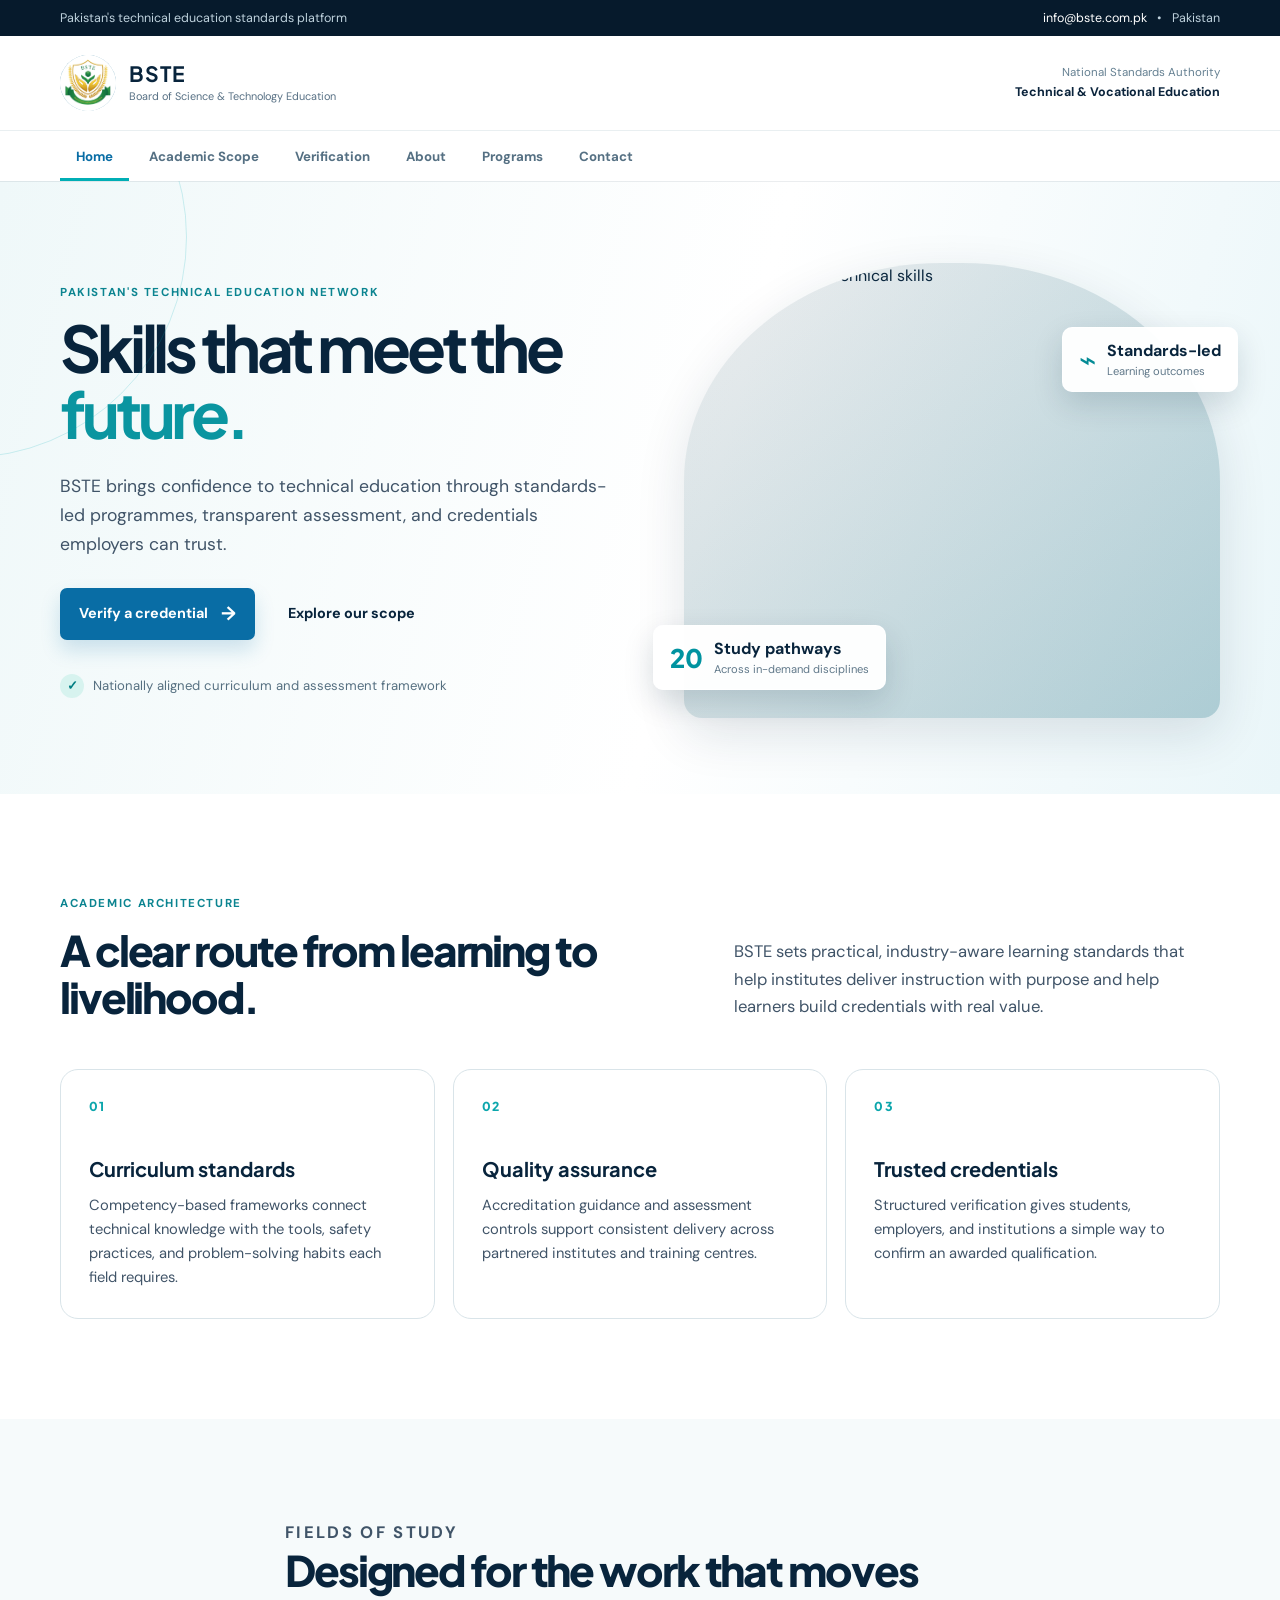
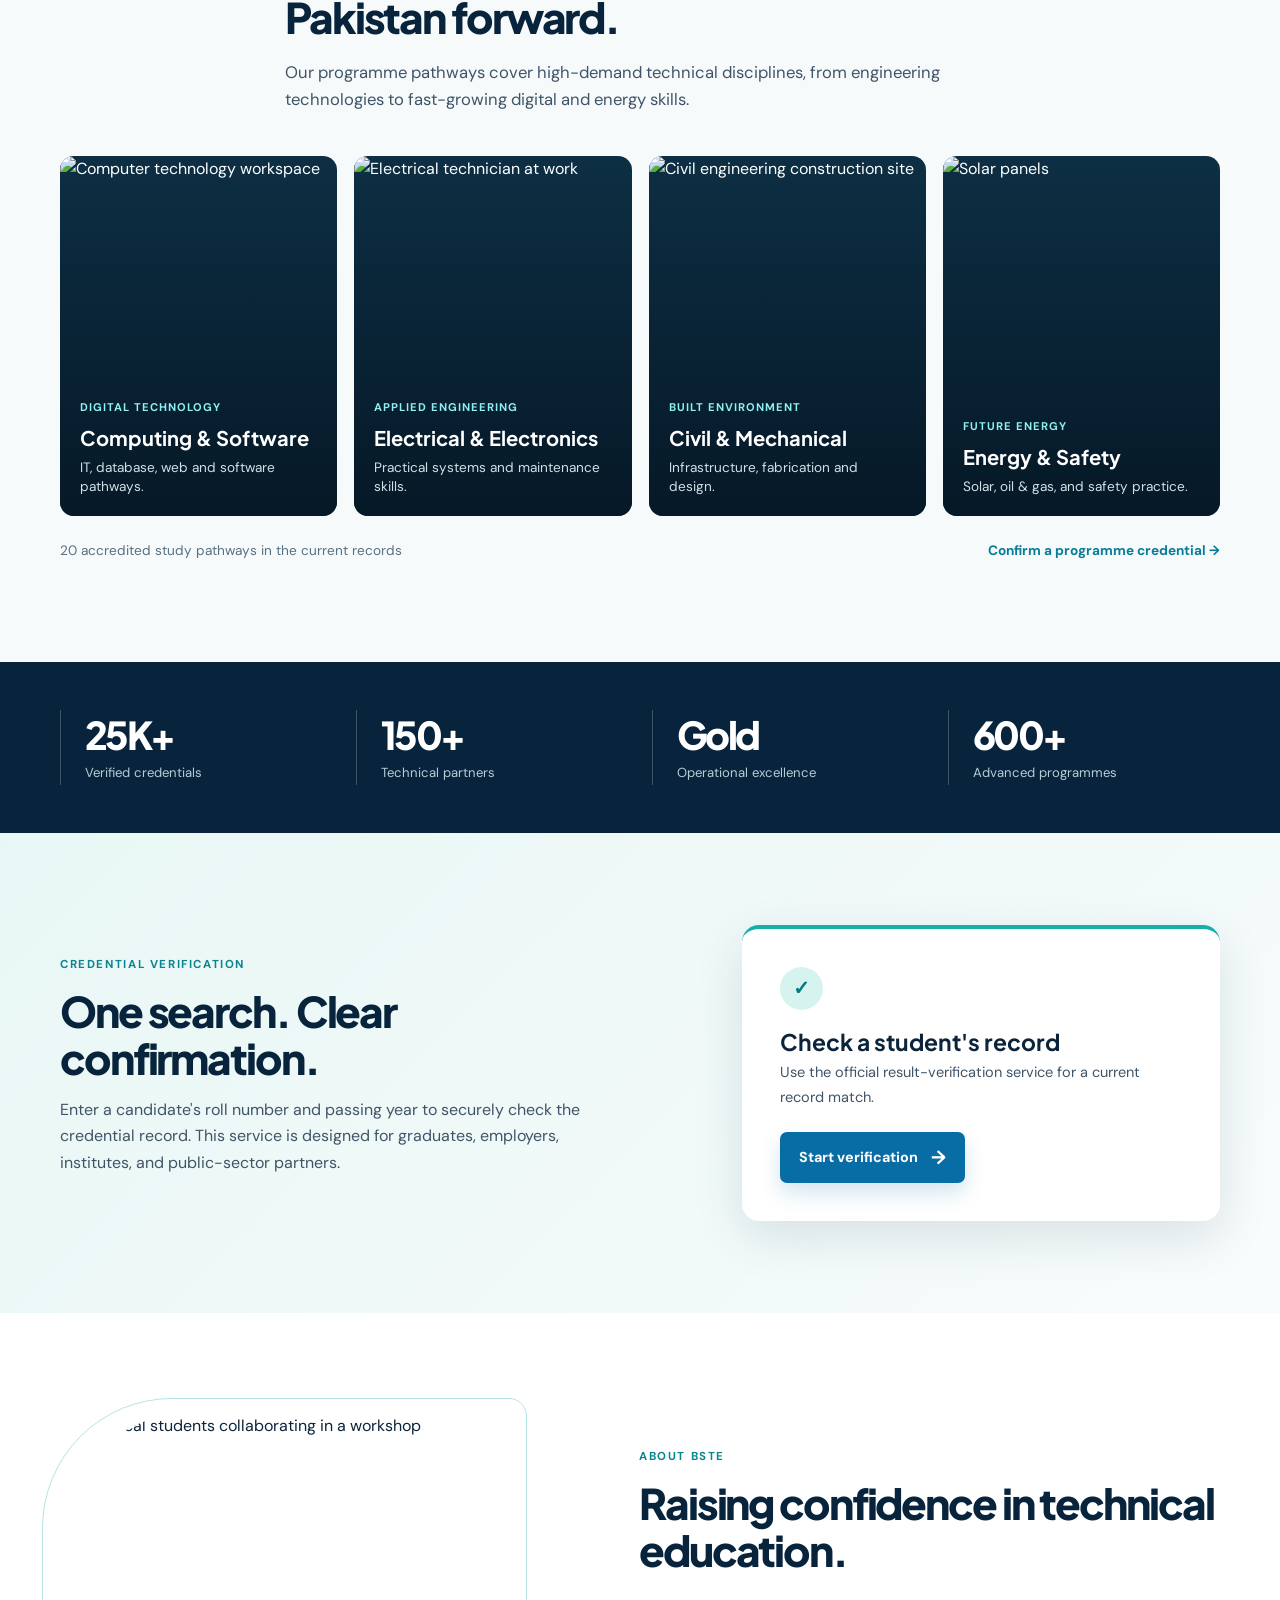
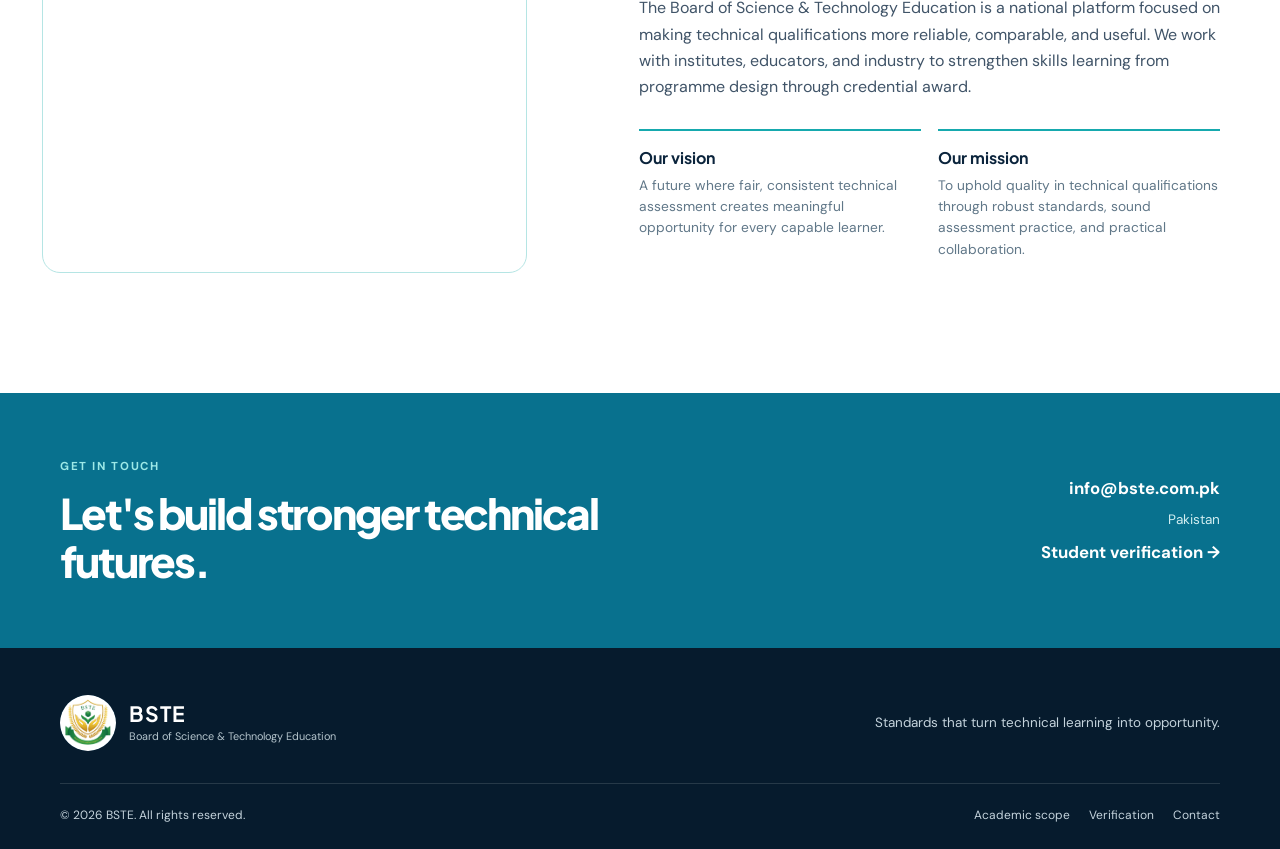
==== index.html @ 21e6ef75 "Update index.html" ====
<!DOCTYPE html>
<html lang="en">
<head>
  <meta charset="UTF-8">
  <meta name="viewport" content="width=device-width, initial-scale=1.0">
  <meta name="description" content="Board of Science & Technology Education — standards, programmes and credential verification.">
  <title>BSTE | Board of Science &amp; Technology Education</title>
  <link rel="preconnect" href="https://fonts.googleapis.com">
  <link rel="preconnect" href="https://fonts.gstatic.com" crossorigin>
  <link href="https://fonts.googleapis.com/css2?family=DM+Sans:wght@400;500;600;700&family=Plus+Jakarta+Sans:wght@600;700;800&display=swap" rel="stylesheet">
  <link rel="stylesheet" href="styles.css">
  <link rel="stylesheet" href="logo-override.css">
</head>
<body>
  <a class="skip-link" href="#main-content">Skip to content</a>
  <div class="topbar">
    <div class="container topbar-inner">
      <span>Pakistan's technical education standards platform</span>
      <div><a href="mailto:info@bste.com.pk">info@bste.com.pk</a><span aria-hidden="true">•</span><span>Pakistan</span></div>
    </div>
  </div>

  <header class="site-header">
    <div class="container header-inner">
      <a class="brand" href="index.html" aria-label="BSTE home">
        <span class="brand-logo" aria-label="BSTE logo"></span>
        <span class="brand-copy"><strong>BSTE</strong><small>Board of Science &amp; Technology Education</small></span>
      </a>
      <div class="header-meta"><span>National Standards Authority</span><strong>Technical &amp; Vocational Education</strong></div>
      <button class="menu-toggle" aria-label="Open menu" aria-expanded="false"><span></span><span></span><span></span></button>
    </div>
    <nav class="main-nav" aria-label="Primary navigation">
      <div class="container nav-inner">
        <a class="active" href="#home">Home</a>
        <a href="#academic-scope">Academic Scope</a>
        <a href="v.html">Verification</a>
        <a href="#about">About</a>
        <a href="#programs">Programs</a>
        <a href="#contact">Contact</a>
      </div>
    </nav>
  </header>

  <main id="main-content">
    <section class="hero" id="home">
      <div class="container hero-grid">
        <div class="hero-copy">
          <p class="eyebrow">Pakistan's technical education network</p>
          <h1>Skills that meet the <em>future.</em></h1>
          <p class="lead">BSTE brings confidence to technical education through standards-led programmes, transparent assessment, and credentials employers can trust.</p>
          <div class="hero-actions">
            <a class="button button-primary" href="v.html">Verify a credential <span>→</span></a>
            <a class="button button-quiet" href="#academic-scope">Explore our scope</a>
          </div>
          <div class="hero-trust"><span class="trust-mark">✓</span><span>Nationally aligned curriculum and assessment framework</span></div>
        </div>
        <div class="hero-visual" aria-label="Technical education student working in a lab">
          <img src="https://images.pexels.com/photos/256381/pexels-photo-256381.jpeg?auto=compress&amp;cs=tinysrgb&amp;w=1200" alt="Student learning technical skills">
          <div class="hero-card hero-card-top"><span class="card-icon">⌁</span><div><strong>Standards-led</strong><small>Learning outcomes</small></div></div>
          <div class="hero-card hero-card-bottom"><span class="metric-number">20</span><div><strong>Study pathways</strong><small>Across in-demand disciplines</small></div></div>
        </div>
      </div>
    </section>

    <section class="section academic" id="academic-scope">
      <div class="container split-heading">
        <div><p class="eyebrow">Academic architecture</p><h2>A clear route from learning to livelihood.</h2></div>
        <p>BSTE sets practical, industry-aware learning standards that help institutes deliver instruction with purpose and help learners build credentials with real value.</p>
      </div>
      <div class="container architecture-grid">
        <article class="architecture-card"><span>01</span><h3>Curriculum standards</h3><p>Competency-based frameworks connect technical knowledge with the tools, safety practices, and problem-solving habits each field requires.</p></article>
        <article class="architecture-card"><span>02</span><h3>Quality assurance</h3><p>Accreditation guidance and assessment controls support consistent delivery across partnered institutes and training centres.</p></article>
        <article class="architecture-card"><span>03</span><h3>Trusted credentials</h3><p>Structured verification gives students, employers, and institutions a simple way to confirm an awarded qualification.</p></article>
      </div>
    </section>

    <section class="section program-section" id="programs">
      <div class="container section-intro">
        <p class="eyebrow">Fields of study</p>
        <h2>Designed for the work that moves Pakistan forward.</h2>
        <p>Our programme pathways cover high-demand technical disciplines, from engineering technologies to fast-growing digital and energy skills.</p>
      </div>
      <div class="container program-grid">
        <article class="program-card featured"><img src="https://images.pexels.com/photos/3861969/pexels-photo-3861969.jpeg?auto=compress&amp;cs=tinysrgb&amp;w=900" alt="Computer technology workspace"><div><span>Digital technology</span><h3>Computing &amp; Software</h3><p>IT, database, web and software pathways.</p></div></article>
        <article class="program-card"><img src="https://images.pexels.com/photos/4481328/pexels-photo-4481328.jpeg?auto=compress&amp;cs=tinysrgb&amp;w=900" alt="Electrical technician at work"><div><span>Applied engineering</span><h3>Electrical &amp; Electronics</h3><p>Practical systems and maintenance skills.</p></div></article>
        <article class="program-card"><img src="https://images.pexels.com/photos/8961134/pexels-photo-8961134.jpeg?auto=compress&amp;cs=tinysrgb&amp;w=900" alt="Civil engineering construction site"><div><span>Built environment</span><h3>Civil &amp; Mechanical</h3><p>Infrastructure, fabrication and design.</p></div></article>
        <article class="program-card"><img src="https://images.pexels.com/photos/9800029/pexels-photo-9800029.jpeg?auto=compress&amp;cs=tinysrgb&amp;w=900" alt="Solar panels"><div><span>Future energy</span><h3>Energy &amp; Safety</h3><p>Solar, oil &amp; gas, and safety practice.</p></div></article>
      </div>
      <div class="container program-footer"><span>20 accredited study pathways in the current records</span><a href="v.html">Confirm a programme credential →</a></div>
    </section>

    <section class="stats-band" aria-label="BSTE statistics">
      <div class="container stats-grid">
        <div><strong>25K+</strong><span>Verified credentials</span></div>
        <div><strong>150+</strong><span>Technical partners</span></div>
        <div><strong>Gold</strong><span>Operational excellence</span></div>
        <div><strong>600+</strong><span>Advanced programmes</span></div>
      </div>
    </section>

    <section class="section verification-panel" id="verification">
      <div class="container verify-grid">
        <div><p class="eyebrow">Credential verification</p><h2>One search. Clear confirmation.</h2><p>Enter a candidate's roll number and passing year to securely check the credential record. This service is designed for graduates, employers, institutes, and public-sector partners.</p></div>
        <div class="verify-callout"><span class="verify-shield">✓</span><h3>Check a student's record</h3><p>Use the official result-verification service for a current record match.</p><a class="button button-primary" href="v.html">Start verification <span>→</span></a></div>
      </div>
    </section>

    <section class="section about-section" id="about">
      <div class="container about-grid">
        <div class="about-image"><img src="https://images.pexels.com/photos/5428003/pexels-photo-5428003.jpeg?auto=compress&amp;cs=tinysrgb&amp;w=1100" alt="Technical students collaborating in a workshop"></div>
        <div class="about-copy"><p class="eyebrow">About BSTE</p><h2>Raising confidence in technical education.</h2><p>The Board of Science &amp; Technology Education is a national platform focused on making technical qualifications more reliable, comparable, and useful. We work with institutes, educators, and industry to strengthen skills learning from programme design through credential award.</p><div class="beliefs"><div><h3>Our vision</h3><p>A future where fair, consistent technical assessment creates meaningful opportunity for every capable learner.</p></div><div><h3>Our mission</h3><p>To uphold quality in technical qualifications through robust standards, sound assessment practice, and practical collaboration.</p></div></div></div>
      </div>
    </section>

    <section class="contact-section" id="contact">
      <div class="container contact-inner"><div><p class="eyebrow">Get in touch</p><h2>Let's build stronger technical futures.</h2></div><div class="contact-links"><a href="mailto:info@bste.com.pk">info@bste.com.pk</a><span>Pakistan</span><a href="v.html">Student verification →</a></div></div>
    </section>
  </main>

  <footer class="site-footer">
    <div class="container footer-top"><a class="brand footer-brand" href="index.html"><span class="brand-logo" aria-hidden="true"></span><span class="brand-copy"><strong>BSTE</strong><small>Board of Science &amp; Technology Education</small></span></a><p>Standards that turn technical learning into opportunity.</p></div>
    <div class="container footer-bottom"><span>© <span id="current-year"></span> BSTE. All rights reserved.</span><div><a href="#academic-scope">Academic scope</a><a href="v.html">Verification</a><a href="#contact">Contact</a></div></div>
  </footer>
  <script src="site.js"></script>
</body>
</html>
---- styles.css ----
:root{--ink:#0b243c;--ink-soft:#405468;--navy:#08243c;--blue:#096da5;--cyan:#00aeb5;--gold:#e6a631;--mist:#eff6f8;--line:#d9e4e9;--white:#fff;--shadow:0 16px 50px rgba(13,42,62,.12);--radius:18px}*{box-sizing:border-box}html{scroll-behavior:smooth}body{margin:0;background:#fff;color:var(--ink);font-family:"DM Sans",Arial,sans-serif;font-size:16px;line-height:1.65}a{color:inherit;text-decoration:none}.container{width:min(1160px,calc(100% - 48px));margin-inline:auto}.skip-link{position:absolute;left:-999px;top:10px;z-index:20;background:#fff;padding:8px 12px}.skip-link:focus{left:12px}.topbar{background:#061a2c;color:#bfd2dd;font-size:.78rem}.topbar-inner{min-height:36px;display:flex;align-items:center;justify-content:space-between;gap:16px}.topbar a{color:#fff}.topbar-inner div{display:flex;align-items:center;gap:10px}.site-header{background:var(--white);position:sticky;top:0;z-index:10;box-shadow:0 1px 0 rgba(8,36,60,.08)}.header-inner{min-height:94px;display:flex;align-items:center;justify-content:space-between;gap:24px}.brand{display:flex;align-items:center;gap:13px;min-width:0}.brand-logo{flex:0 0 56px;width:56px;height:56px;border-radius:50%;background:#0a668f url("logo.png") center/contain no-repeat;box-shadow:inset 0 0 0 2px rgba(255,255,255,.45);position:relative}.brand-logo:not(:has(img))::after{content:"BSTE";font-family:"Plus Jakarta Sans",sans-serif;font-weight:800;color:#fff;font-size:.71rem;letter-spacing:-.06em;position:absolute;inset:0;display:grid;place-items:center}.brand-copy{display:grid;line-height:1.15}.brand-copy strong{font-family:"Plus Jakarta Sans",sans-serif;font-size:1.32rem;letter-spacing:.05em;color:var(--navy)}.brand-copy small{font-size:.68rem;color:#577084;max-width:245px;line-height:1.35;margin-top:3px}.header-meta{text-align:right;display:grid;line-height:1.3;font-size:.72rem;color:#658092}.header-meta strong{font-size:.78rem;color:var(--ink);margin-top:3px}.main-nav{border-top:1px solid #e9eff1}.nav-inner{height:50px;display:flex;align-items:stretch;gap:4px}.main-nav a{font-size:.83rem;font-weight:700;color:#557083;padding:15px 16px 12px;border-bottom:3px solid transparent;white-space:nowrap}.main-nav a:hover,.main-nav a.active{color:var(--blue);border-color:var(--cyan)}.menu-toggle{display:none;background:transparent;border:0;padding:8px;cursor:pointer}.menu-toggle span{display:block;width:24px;height:2px;background:var(--ink);margin:5px}.hero{overflow:hidden;position:relative;background:linear-gradient(105deg,#eff8f9 0%,#fff 55%,#eaf6f9 100%);padding:82px 0 76px}.hero::before{content:"";position:absolute;width:440px;height:440px;border:1px solid rgba(0,174,181,.18);border-radius:50%;left:-255px;top:-165px}.hero-grid{display:grid;grid-template-columns:1.02fr .98fr;align-items:center;gap:66px}.eyebrow{text-transform:uppercase;letter-spacing:.14em;font-weight:700;color:#0b8490;font-size:.72rem;margin:0 0 13px}.hero h1,.verify-hero h1,.result-hero h1{font-family:"Plus Jakarta Sans",sans-serif;font-size:clamp(2.65rem,5vw,4.65rem);letter-spacing:-.065em;line-height:1.03;margin:0;color:var(--navy);max-width:600px}.hero h1 em,.verify-hero em,.result-hero em{font-style:normal;color:#0a95a0}.lead{max-width:550px;font-size:1.1rem;color:var(--ink-soft);margin:25px 0 29px}.hero-actions{display:flex;gap:14px;align-items:center;flex-wrap:wrap}.button{display:inline-flex;align-items:center;justify-content:center;gap:13px;border-radius:7px;padding:13px 18px;font-weight:700;font-size:.9rem;transition:.2s ease;cursor:pointer;border:1px solid transparent}.button span{font-size:1.2rem;line-height:1}.button-primary{background:var(--blue);color:#fff;box-shadow:0 10px 20px rgba(9,109,165,.18)}.button-primary:hover{transform:translateY(-2px);background:#075b8a}.button-quiet{color:var(--navy)}.button-quiet:hover{color:var(--blue)}.hero-trust{display:flex;align-items:center;gap:9px;margin-top:34px;font-size:.82rem;color:#567081}.trust-mark,.verify-shield,.note-icon{display:grid;place-items:center;background:#d7f3ef;color:#007d82;font-weight:800;width:24px;height:24px;border-radius:50%}.hero-visual{height:455px;position:relative}.hero-visual>img{height:100%;width:100%;object-fit:cover;border-radius:48% 48% 18px 18px;display:block;box-shadow:var(--shadow)}.hero-visual::before{content:"";position:absolute;z-index:1;inset:0;border-radius:48% 48% 18px 18px;background:linear-gradient(145deg,rgba(6,32,51,.08),rgba(8,94,115,.28));pointer-events:none}.hero-card{z-index:2;position:absolute;display:flex;gap:11px;align-items:center;background:rgba(255,255,255,.96);border:1px solid rgba(255,255,255,.85);box-shadow:0 12px 30px rgba(10,40,58,.15);border-radius:10px;padding:13px 16px;color:var(--navy);line-height:1.25}.hero-card strong,.hero-card small{display:block}.hero-card small{font-size:.7rem;color:#61798a;margin-top:3px}.hero-card-top{right:-18px;top:64px}.hero-card-bottom{left:-31px;bottom:28px}.card-icon{color:#038b95;font-size:1.8rem}.metric-number{font:800 1.6rem/1 "Plus Jakarta Sans",sans-serif;color:#0093a0}.section{padding:100px 0}.split-heading{display:grid;grid-template-columns:1.1fr .9fr;gap:80px;align-items:end}.section h2,.contact-section h2{font:800 clamp(2rem,3.3vw,3.2rem)/1.12 "Plus Jakarta Sans",sans-serif;letter-spacing:-.05em;margin:0;color:var(--navy)}.split-heading>p,.section-intro>p{color:var(--ink-soft);margin:0;font-size:1.04rem}.architecture-grid{display:grid;grid-template-columns:repeat(3,1fr);gap:18px;margin-top:48px}.architecture-card{border:1px solid var(--line);border-radius:var(--radius);padding:28px;transition:.2s;background:#fff}.architecture-card:hover{transform:translateY(-4px);box-shadow:var(--shadow);border-color:transparent}.architecture-card>span{display:block;font:800 .77rem "Plus Jakarta Sans",sans-serif;color:#0ca6ac;letter-spacing:.1em}.architecture-card h3{font:700 1.25rem "Plus Jakarta Sans",sans-serif;margin:42px 0 12px;color:var(--navy)}.architecture-card p{color:var(--ink-soft);font-size:.92rem;margin:0}.program-section{background:#f6fafb}.section-intro{max-width:710px}.section-intro>p:last-child{margin-top:18px}.program-grid{display:grid;grid-template-columns:repeat(4,1fr);gap:17px;margin-top:42px}.program-card{min-height:360px;position:relative;overflow:hidden;border-radius:14px;background:#0d2f44;color:#fff;isolation:isolate}.program-card img{height:100%;width:100%;object-fit:cover;position:absolute;inset:0;transition:transform .45s ease}.program-card:hover img{transform:scale(1.07)}.program-card::after{content:"";position:absolute;inset:0;background:linear-gradient(180deg,rgba(8,31,48,.02),rgba(5,23,37,.94));z-index:-1}.program-card div{position:absolute;inset:auto 20px 20px}.program-card span{font-size:.7rem;letter-spacing:.09em;text-transform:uppercase;font-weight:700;color:#90eff0}.program-card h3{font:700 1.26rem/1.2 "Plus Jakarta Sans",sans-serif;margin:7px 0}.program-card p{margin:0;color:#d0e1e6;font-size:.85rem;line-height:1.4}.program-footer{display:flex;justify-content:space-between;gap:20px;margin-top:24px;font-size:.85rem;color:#577082}.program-footer a{font-weight:700;color:#087c98}.stats-band{padding:48px 0;background:var(--navy);color:#fff}.stats-grid{display:grid;grid-template-columns:repeat(4,1fr);gap:24px}.stats-grid div{padding-left:24px;border-left:1px solid rgba(255,255,255,.22)}.stats-grid strong{display:block;font:800 clamp(1.7rem,3vw,2.7rem) "Plus Jakarta Sans",sans-serif;letter-spacing:-.07em}.stats-grid span{font-size:.82rem;color:#b7ccd7}.verification-panel{padding:92px 0;background:linear-gradient(135deg,#e8f7f5,#f8fcfc)}.verify-grid{display:grid;grid-template-columns:1fr .85fr;gap:120px;align-items:center}.verify-grid>div>p:not(.eyebrow){color:var(--ink-soft);max-width:550px}.verify-callout{background:#fff;padding:38px;border-radius:17px;box-shadow:var(--shadow);border-top:4px solid #15b0ad}.verify-shield{height:43px;width:43px;font-size:1.25rem}.verify-callout h3{font:700 1.43rem "Plus Jakarta Sans",sans-serif;margin:17px 0 5px}.verify-callout p{font-size:.91rem;margin:0 0 22px}.about-grid{display:grid;grid-template-columns:.92fr 1.08fr;gap:84px;align-items:center}.about-image{min-height:480px;position:relative}.about-image::before{content:"";position:absolute;inset:-15px 28px 20px -18px;border:1px solid #b5e5e4;border-radius:130px 18px 18px 18px}.about-image img{position:relative;width:100%;height:480px;display:block;object-fit:cover;border-radius:130px 18px 18px 18px}.about-copy>p:not(.eyebrow){color:var(--ink-soft);margin:22px 0}.beliefs{display:grid;grid-template-columns:1fr 1fr;gap:17px;margin-top:28px}.beliefs>div{border-top:2px solid #16a9ae;padding-top:16px}.beliefs h3{font:700 1rem "Plus Jakarta Sans",sans-serif;margin:0 0 7px}.beliefs p{font-size:.86rem;line-height:1.55;color:#607788;margin:0}.contact-section{padding:64px 0;background:#08718e;color:#fff}.contact-section .eyebrow{color:#9de9e7}.contact-section h2{color:#fff;max-width:550px}.contact-inner{display:flex;align-items:center;justify-content:space-between;gap:40px}.contact-links{display:grid;gap:7px;text-align:right}.contact-links a{font-weight:700;font-size:1.05rem}.contact-links span{color:#d0edf0;font-size:.85rem}.site-footer{background:#061b2d;color:#c4d3dc;padding:47px 0 23px}.footer-top{display:flex;justify-content:space-between;gap:24px;align-items:center;border-bottom:1px solid rgba(255,255,255,.13);padding-bottom:32px}.footer-top .brand-copy strong{color:#fff}.footer-top .brand-copy small{color:#b5c5cd}.footer-top>p{font-size:.84rem;margin:0}.footer-bottom{display:flex;justify-content:space-between;gap:20px;padding-top:22px;font-size:.75rem}.footer-bottom div{display:flex;gap:19px}.footer-bottom a:hover{color:#fff}.verification-page,.result-page{background:#f5f9fa;min-height:600px}.verify-hero,.result-hero{background:linear-gradient(114deg,#e4f4f4,#fff);padding:70px 0 64px;border-bottom:1px solid #dce9eb}.verify-hero h1,.result-hero h1{font-size:clamp(2.3rem,4vw,3.7rem)}.verify-hero .container>p:last-child{margin:18px 0 0;color:var(--ink-soft);font-size:1.03rem}.form-section{padding:70px 0 94px}.form-layout{display:grid;grid-template-columns:.8fr 1.2fr;gap:42px;align-items:stretch}.verify-notes{background:var(--navy);border-radius:16px;color:#d2e3e8;padding:40px}.note-icon{width:42px;height:42px;font-size:1.15rem}.verify-notes h2{color:#fff;font:700 1.6rem "Plus Jakarta Sans",sans-serif;margin:22px 0 8px}.verify-notes p{font-size:.91rem;margin:0}.verify-notes ul{list-style:none;margin:34px 0 0;padding:0;border-top:1px solid rgba(255,255,255,.18)}.verify-notes li{padding:13px 0;border-bottom:1px solid rgba(255,255,255,.13);font-size:.86rem}.verify-notes li::before{content:"✓";color:#58d8d2;margin-right:9px}.verification-form-card{background:#fff;border-radius:16px;padding:42px;box-shadow:0 10px 38px rgba(12,45,62,.09)}.form-kicker{margin:0;text-transform:uppercase;letter-spacing:.13em;color:#078895;font-size:.7rem;font-weight:700}.verification-form-card h2{font:700 1.75rem "Plus Jakarta Sans",sans-serif;margin:8px 0 5px}.form-copy{color:#657b8b;font-size:.91rem;margin:0 0 27px}.verification-form-card form{display:grid;gap:18px}.verification-form-card label{font-size:.84rem;font-weight:700;color:#233f52}.verification-form-card input{margin-top:7px;display:block;width:100%;border:1px solid #cad9df;border-radius:7px;padding:14px 14px;color:var(--ink);font:500 1rem "DM Sans",sans-serif;outline:none}.verification-form-card input:focus{border-color:#0794a1;box-shadow:0 0 0 3px rgba(7,148,161,.12)}.form-status{min-height:1.3em;margin:0;font-size:.85rem;color:#b3261e}.form-status.success{color:#087c69}.button-wide{width:100%;padding-block:15px}.privacy-note{font-size:.75rem;color:#718591;margin:19px 0 0}.result-section{padding:58px 0 96px}.result-card{background:#fff;border-radius:17px;box-shadow:0 12px 38px rgba(12,45,62,.1);overflow:hidden}.result-status{padding:23px 32px;background:#e4f7f4;display:flex;align-items:center;gap:12px;color:#087b72;font-weight:700}.result-status span{display:grid;place-items:center;width:29px;height:29px;border-radius:50%;background:#10a99f;color:#fff}.result-title{padding:35px 32px 29px;border-bottom:1px solid var(--line)}.result-title .eyebrow{margin-bottom:8px}.result-title h2{font:700 clamp(1.55rem,3vw,2.15rem) "Plus Jakarta Sans",sans-serif;margin:0;color:var(--navy)}.record-grid{padding:5px 32px 26px;display:grid;grid-template-columns:repeat(2,1fr);column-gap:44px}.record-row{padding:17px 0;border-bottom:1px solid #e6eef1;display:flex;align-items:baseline;justify-content:space-between;gap:20px}.record-row dt{font-size:.78rem;color:#607887;font-weight:700}.record-row dd{font-size:.9rem;color:var(--navy);font-weight:600;text-align:right;margin:0}.performance{margin:0 32px 31px;background:#f2f8f9;border-radius:11px;padding:22px 20px}.performance-top{display:flex;justify-content:space-between;gap:14px;align-items:center;margin-bottom:11px}.performance-top span{font-size:.78rem;font-weight:700;color:#526e7e}.performance-top strong{font-size:.91rem;color:#057c82}.performance-bar{height:9px;border-radius:20px;background:#d7e7ea;overflow:hidden}.performance-fill{height:100%;background:linear-gradient(90deg,#0a7fa5,#16bcb5);border-radius:20px}.result-actions{padding:0 32px 34px;display:flex;gap:13px}.button-outline{border-color:#b9cbd3;color:var(--navy);background:#fff}.button-outline:hover{border-color:#078b9a;color:#078b9a}.missing-result{max-width:620px;margin:auto;background:#fff;border-radius:17px;padding:50px;text-align:center;box-shadow:var(--shadow)}.missing-result h2{font:700 1.8rem "Plus Jakarta Sans",sans-serif;margin:17px 0 8px}.missing-result p{color:#617887;margin:0 0 25px}.missing-icon{margin:auto;background:#fcecec;color:#b12727;width:47px;height:47px;display:grid;place-items:center;border-radius:50%;font-weight:800;font-size:1.35rem}@media(max-width:850px){.header-meta{display:none}.hero-grid,.about-grid,.verify-grid,.form-layout{grid-template-columns:1fr;gap:42px}.hero{padding:66px 0}.hero-visual{max-width:550px;width:92%;height:400px;margin-left:auto}.split-heading{grid-template-columns:1fr;gap:17px}.program-grid{grid-template-columns:repeat(2,1fr)}.about-image{max-width:550px}.contact-inner{align-items:flex-start;flex-direction:column}.contact-links{text-align:left}.stats-grid{grid-template-columns:repeat(2,1fr);row-gap:32px}.verify-notes{padding:32px}.form-layout{max-width:650px}.main-nav{overflow:auto}.nav-inner{width:max-content;margin-inline:24px}.main-nav a{padding-inline:12px}}@media(max-width:560px){.container{width:min(100% - 32px,1160px)}.topbar-inner{justify-content:center;text-align:center}.topbar-inner>span{display:none}.header-inner{min-height:75px}.brand-logo{flex-basis:46px;width:46px;height:46px}.brand-copy strong{font-size:1.12rem}.brand-copy small{max-width:190px;font-size:.59rem}.menu-toggle{display:block}.main-nav{max-height:0;overflow:hidden;transition:max-height .25s ease}.main-nav.open{max-height:300px}.nav-inner{height:auto;width:auto;display:grid;margin:0;padding:9px 16px}.main-nav a{padding:9px 3px;border-bottom:0;border-left:3px solid transparent}.main-nav a.active{border-left-color:var(--cyan)}.hero h1{font-size:2.72rem}.hero-visual{width:100%;height:330px}.hero-card-top{right:8px;top:34px}.hero-card-bottom{left:8px;bottom:14px}.hero-card{padding:10px;font-size:.78rem}.section{padding:70px 0}.architecture-grid,.program-grid,.beliefs{grid-template-columns:1fr}.program-card{min-height:270px}.stats-grid{gap:0}.stats-grid div{padding:14px 12px}.stats-grid strong{font-size:1.65rem}.footer-top,.footer-bottom{align-items:flex-start;flex-direction:column}.footer-bottom div{flex-wrap:wrap}.verification-form-card{padding:27px 21px}.verify-hero,.result-hero{padding:53px 0}.record-grid{grid-template-columns:1fr;padding-inline:20px}.result-status,.result-title{padding-inline:20px}.performance{margin-inline:20px}.result-actions{padding:0 20px 25px;flex-direction:column}.result-actions .button{width:100%}.missing-result{padding:34px 22px}.record-row{gap:12px}.record-row dd{max-width:58%}}
---- logo-override.css ----
/* The uploaded root-level logo.png takes precedence over the temporary wordmark. */
.brand-logo::after { display: none !important; }
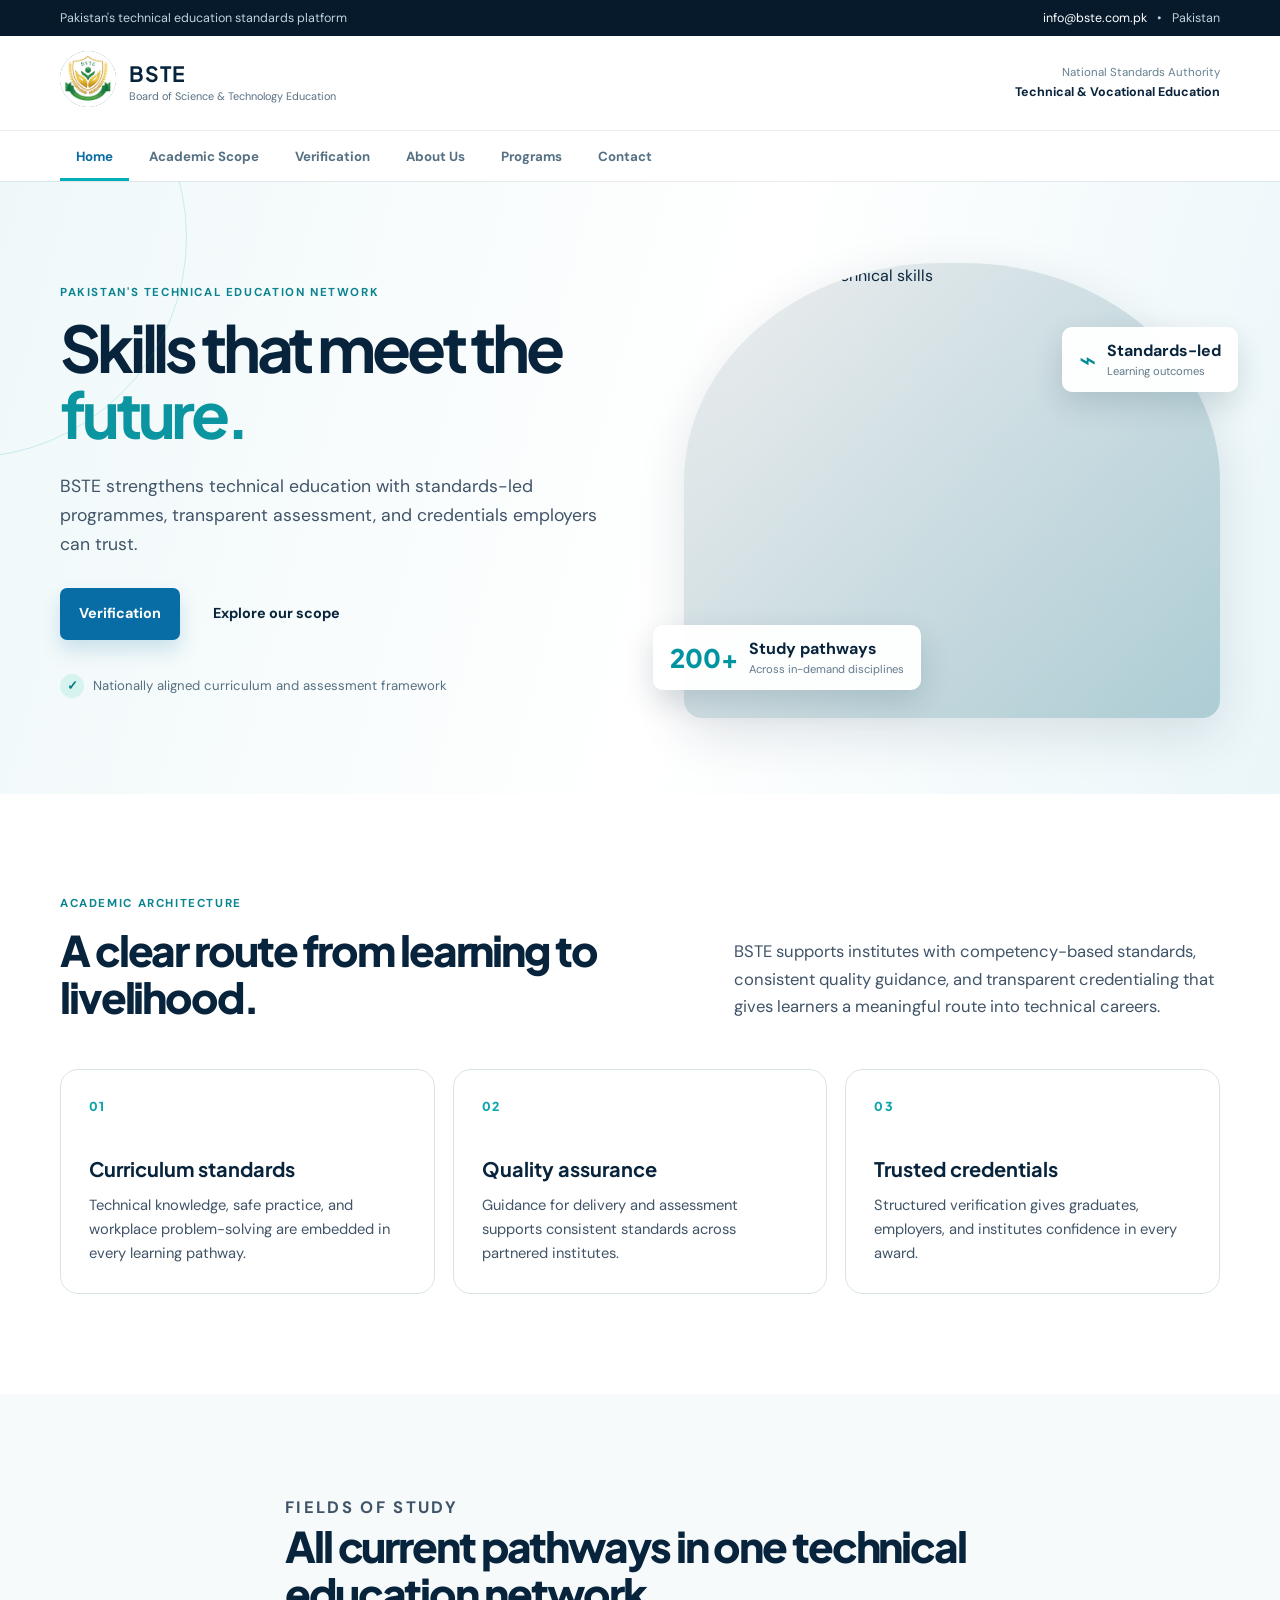
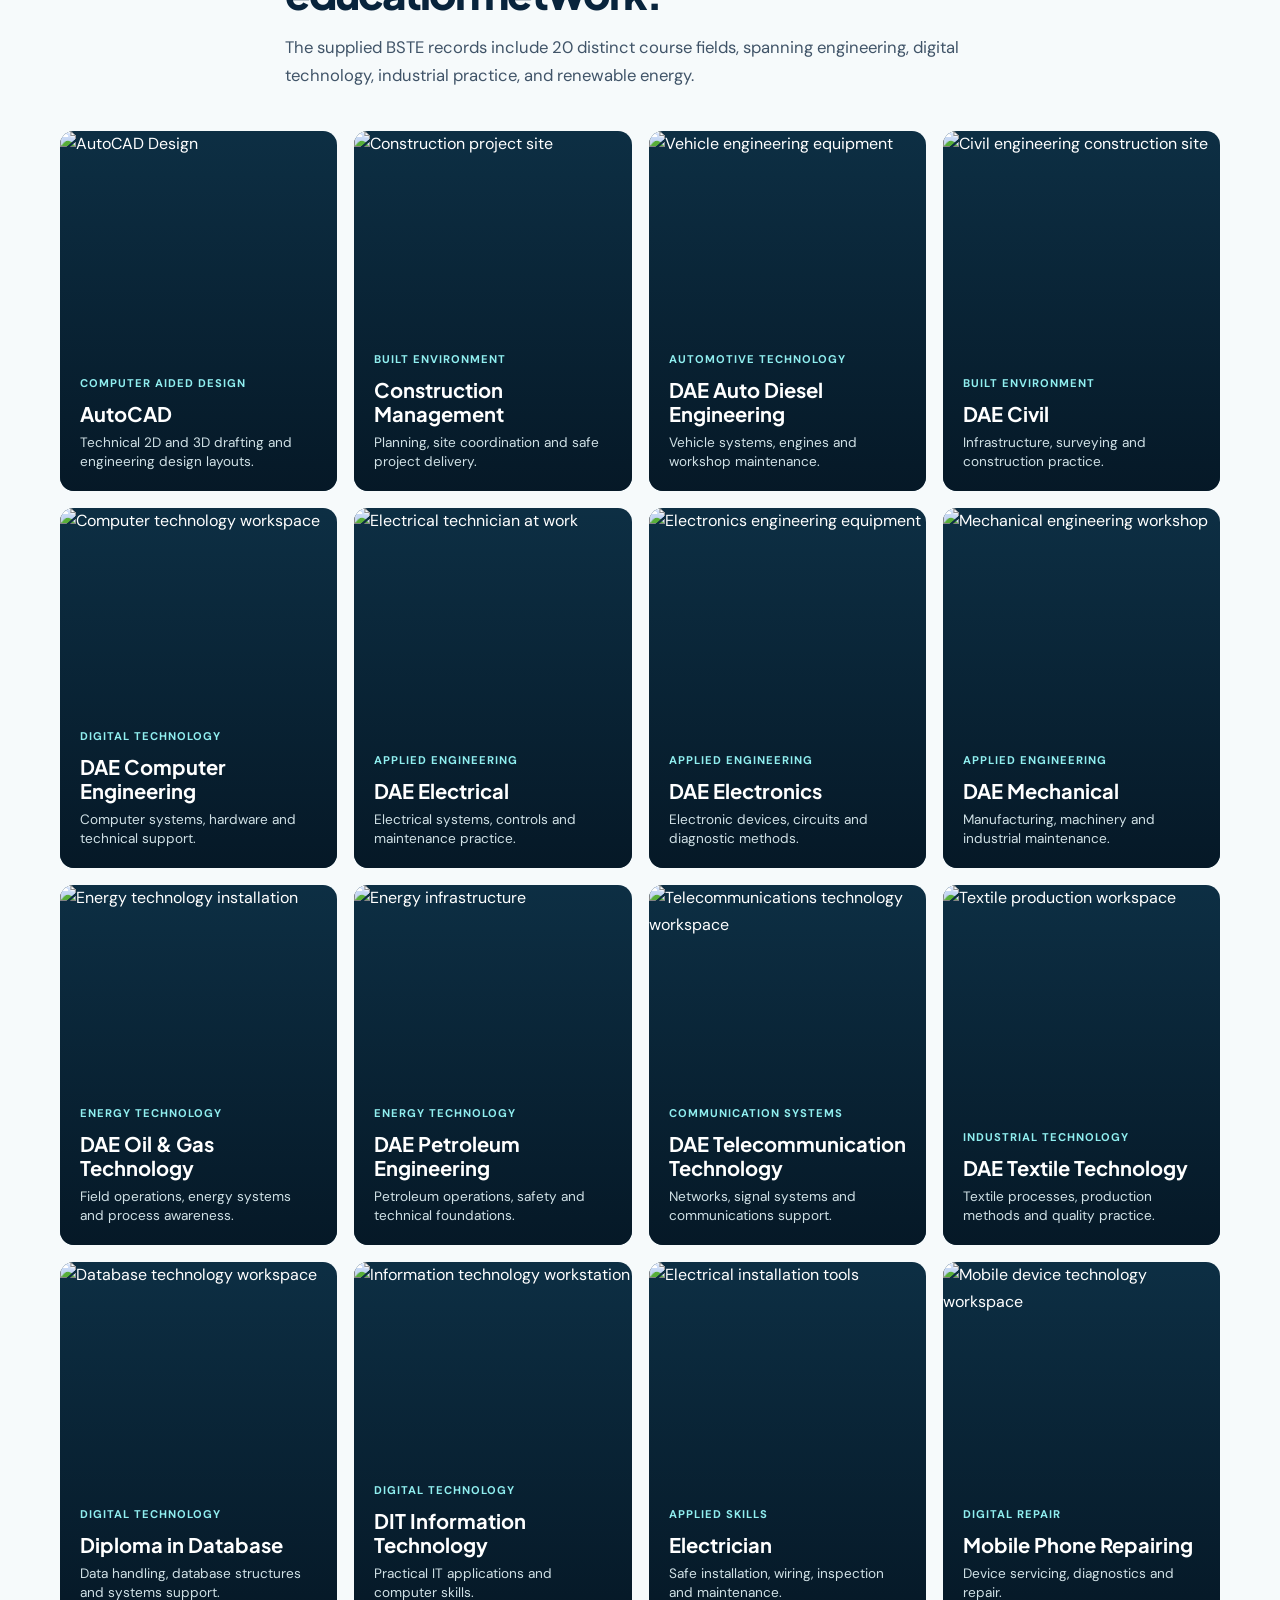
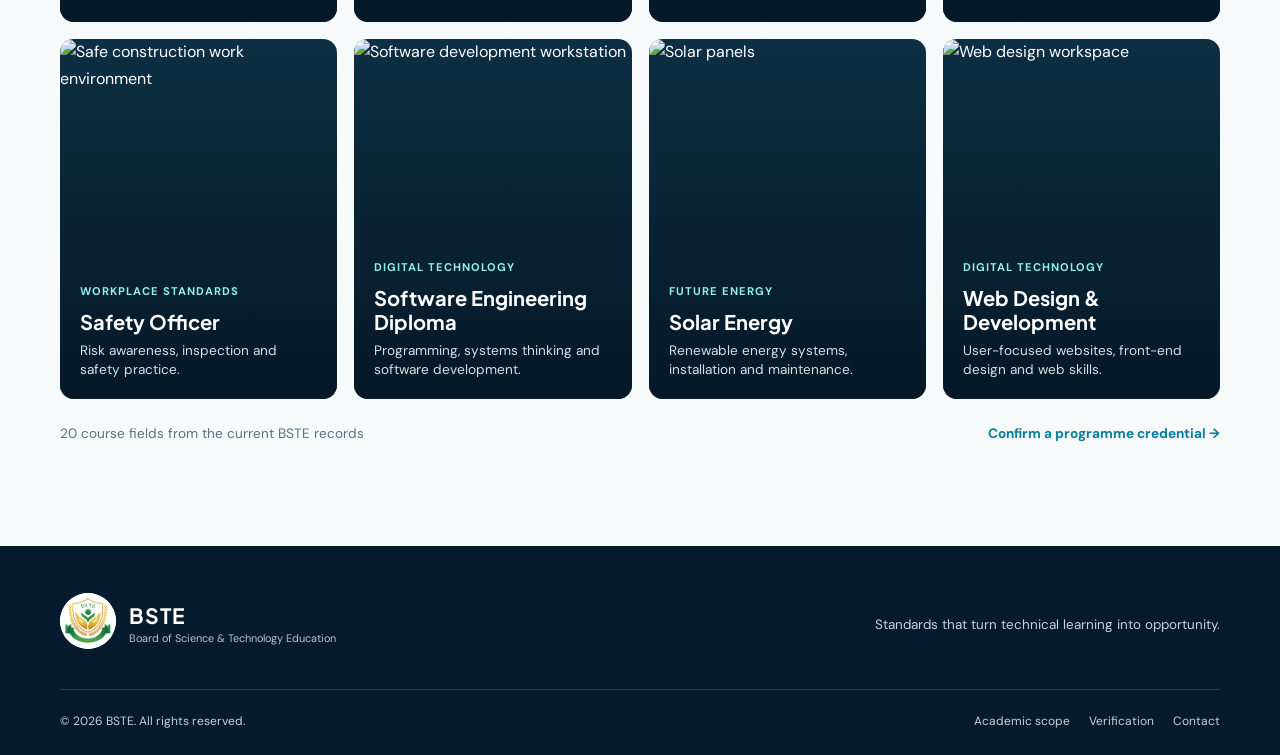
==== commit d2b95078: "Refactor index.html for improved structure and content Updated HTML structure and content for better" ====
--- a/index.html
+++ b/index.html
@@ -1,125 +1,87 @@
-<!DOCTYPE html>
+<!doctype html>
 <html lang="en">
 <head>
-  <meta charset="UTF-8">
-  <meta name="viewport" content="width=device-width, initial-scale=1.0">
-  <meta name="description" content="Board of Science & Technology Education — standards, programmes and credential verification.">
+  <meta charset="utf-8"><meta name="viewport" content="width=device-width,initial-scale=1">
+  <meta name="description" content="Board of Science and Technology Education">
   <title>BSTE | Board of Science &amp; Technology Education</title>
-  <link rel="preconnect" href="https://fonts.googleapis.com">
-  <link rel="preconnect" href="https://fonts.gstatic.com" crossorigin>
+  <link rel="preconnect" href="https://fonts.googleapis.com"><link rel="preconnect" href="https://fonts.gstatic.com" crossorigin>
   <link href="https://fonts.googleapis.com/css2?family=DM+Sans:wght@400;500;600;700&family=Plus+Jakarta+Sans:wght@600;700;800&display=swap" rel="stylesheet">
   <link rel="stylesheet" href="styles.css">
-  <link rel="stylesheet" href="logo-override.css">
 </head>
 <body>
   <a class="skip-link" href="#main-content">Skip to content</a>
-  <div class="topbar">
-    <div class="container topbar-inner">
-      <span>Pakistan's technical education standards platform</span>
-      <div><a href="mailto:info@bste.com.pk">info@bste.com.pk</a><span aria-hidden="true">•</span><span>Pakistan</span></div>
-    </div>
-  </div>
-
+  <div class="topbar"><div class="container topbar-inner"><span>Pakistan's technical education standards platform</span><div><a href="mailto:info@bste.com.pk">info@bste.com.pk</a><span>•</span><span>Pakistan</span></div></div></div>
   <header class="site-header">
-    <div class="container header-inner">
-      <a class="brand" href="index.html" aria-label="BSTE home">
-        <span class="brand-logo" aria-label="BSTE logo"></span>
-        <span class="brand-copy"><strong>BSTE</strong><small>Board of Science &amp; Technology Education</small></span>
-      </a>
-      <div class="header-meta"><span>National Standards Authority</span><strong>Technical &amp; Vocational Education</strong></div>
-      <button class="menu-toggle" aria-label="Open menu" aria-expanded="false"><span></span><span></span><span></span></button>
-    </div>
-    <nav class="main-nav" aria-label="Primary navigation">
-      <div class="container nav-inner">
-        <a class="active" href="#home">Home</a>
-        <a href="#academic-scope">Academic Scope</a>
-        <a href="v.html">Verification</a>
-        <a href="#about">About</a>
-        <a href="#programs">Programs</a>
-        <a href="#contact">Contact</a>
-      </div>
-    </nav>
+    <div class="container header-inner"><a class="brand" href="index.html" aria-label="BSTE home"><div class="logo-circle"><img src="/logo.png" alt="BSTE logo" class="brand-logo"></div><span class="brand-copy"><strong>BSTE</strong><small>Board of Science &amp; Technology Education</small></span></a><div class="header-meta"><span>National Standards Authority</span><strong>Technical &amp; Vocational Education</strong></div><button class="menu-toggle" aria-label="Open menu" aria-expanded="false"><span></span><span></span><span></span></button></div>
+    <nav class="main-nav" aria-label="Primary navigation"><div class="container nav-inner"><a class="active" href="#home">Home</a><a href="#academic-scope">Academic Scope</a><a href="v.html">Verification</a><a href="#about">About Us</a><a href="#programs">Programs</a><a href="#contact">Contact</a></div></nav>
   </header>
-
   <main id="main-content">
-    <section class="hero" id="home">
-      <div class="container hero-grid">
-        <div class="hero-copy">
-          <p class="eyebrow">Pakistan's technical education network</p>
-          <h1>Skills that meet the <em>future.</em></h1>
-          <p class="lead">BSTE brings confidence to technical education through standards-led programmes, transparent assessment, and credentials employers can trust.</p>
-          <div class="hero-actions">
-            <a class="button button-primary" href="v.html">Verify a credential <span>→</span></a>
-            <a class="button button-quiet" href="#academic-scope">Explore our scope</a>
-          </div>
-          <div class="hero-trust"><span class="trust-mark">✓</span><span>Nationally aligned curriculum and assessment framework</span></div>
-        </div>
-        <div class="hero-visual" aria-label="Technical education student working in a lab">
-          <img src="https://images.pexels.com/photos/256381/pexels-photo-256381.jpeg?auto=compress&amp;cs=tinysrgb&amp;w=1200" alt="Student learning technical skills">
-          <div class="hero-card hero-card-top"><span class="card-icon">⌁</span><div><strong>Standards-led</strong><small>Learning outcomes</small></div></div>
-          <div class="hero-card hero-card-bottom"><span class="metric-number">20</span><div><strong>Study pathways</strong><small>Across in-demand disciplines</small></div></div>
-        </div>
-      </div>
-    </section>
-
-    <section class="section academic" id="academic-scope">
-      <div class="container split-heading">
-        <div><p class="eyebrow">Academic architecture</p><h2>A clear route from learning to livelihood.</h2></div>
-        <p>BSTE sets practical, industry-aware learning standards that help institutes deliver instruction with purpose and help learners build credentials with real value.</p>
-      </div>
-      <div class="container architecture-grid">
-        <article class="architecture-card"><span>01</span><h3>Curriculum standards</h3><p>Competency-based frameworks connect technical knowledge with the tools, safety practices, and problem-solving habits each field requires.</p></article>
-        <article class="architecture-card"><span>02</span><h3>Quality assurance</h3><p>Accreditation guidance and assessment controls support consistent delivery across partnered institutes and training centres.</p></article>
-        <article class="architecture-card"><span>03</span><h3>Trusted credentials</h3><p>Structured verification gives students, employers, and institutions a simple way to confirm an awarded qualification.</p></article>
-      </div>
-    </section>
-
-    <section class="section program-section" id="programs">
-      <div class="container section-intro">
-        <p class="eyebrow">Fields of study</p>
-        <h2>Designed for the work that moves Pakistan forward.</h2>
-        <p>Our programme pathways cover high-demand technical disciplines, from engineering technologies to fast-growing digital and energy skills.</p>
-      </div>
-      <div class="container program-grid">
-        <article class="program-card featured"><img src="https://images.pexels.com/photos/3861969/pexels-photo-3861969.jpeg?auto=compress&amp;cs=tinysrgb&amp;w=900" alt="Computer technology workspace"><div><span>Digital technology</span><h3>Computing &amp; Software</h3><p>IT, database, web and software pathways.</p></div></article>
-        <article class="program-card"><img src="https://images.pexels.com/photos/4481328/pexels-photo-4481328.jpeg?auto=compress&amp;cs=tinysrgb&amp;w=900" alt="Electrical technician at work"><div><span>Applied engineering</span><h3>Electrical &amp; Electronics</h3><p>Practical systems and maintenance skills.</p></div></article>
-        <article class="program-card"><img src="https://images.pexels.com/photos/8961134/pexels-photo-8961134.jpeg?auto=compress&amp;cs=tinysrgb&amp;w=900" alt="Civil engineering construction site"><div><span>Built environment</span><h3>Civil &amp; Mechanical</h3><p>Infrastructure, fabrication and design.</p></div></article>
-        <article class="program-card"><img src="https://images.pexels.com/photos/9800029/pexels-photo-9800029.jpeg?auto=compress&amp;cs=tinysrgb&amp;w=900" alt="Solar panels"><div><span>Future energy</span><h3>Energy &amp; Safety</h3><p>Solar, oil &amp; gas, and safety practice.</p></div></article>
-      </div>
-      <div class="container program-footer"><span>20 accredited study pathways in the current records</span><a href="v.html">Confirm a programme credential →</a></div>
-    </section>
-
-    <section class="stats-band" aria-label="BSTE statistics">
-      <div class="container stats-grid">
-        <div><strong>25K+</strong><span>Verified credentials</span></div>
-        <div><strong>150+</strong><span>Technical partners</span></div>
-        <div><strong>Gold</strong><span>Operational excellence</span></div>
-        <div><strong>600+</strong><span>Advanced programmes</span></div>
-      </div>
-    </section>
-
-    <section class="section verification-panel" id="verification">
-      <div class="container verify-grid">
-        <div><p class="eyebrow">Credential verification</p><h2>One search. Clear confirmation.</h2><p>Enter a candidate's roll number and passing year to securely check the credential record. This service is designed for graduates, employers, institutes, and public-sector partners.</p></div>
-        <div class="verify-callout"><span class="verify-shield">✓</span><h3>Check a student's record</h3><p>Use the official result-verification service for a current record match.</p><a class="button button-primary" href="v.html">Start verification <span>→</span></a></div>
-      </div>
-    </section>
-
-    <section class="section about-section" id="about">
-      <div class="container about-grid">
-        <div class="about-image"><img src="https://images.pexels.com/photos/5428003/pexels-photo-5428003.jpeg?auto=compress&amp;cs=tinysrgb&amp;w=1100" alt="Technical students collaborating in a workshop"></div>
-        <div class="about-copy"><p class="eyebrow">About BSTE</p><h2>Raising confidence in technical education.</h2><p>The Board of Science &amp; Technology Education is a national platform focused on making technical qualifications more reliable, comparable, and useful. We work with institutes, educators, and industry to strengthen skills learning from programme design through credential award.</p><div class="beliefs"><div><h3>Our vision</h3><p>A future where fair, consistent technical assessment creates meaningful opportunity for every capable learner.</p></div><div><h3>Our mission</h3><p>To uphold quality in technical qualifications through robust standards, sound assessment practice, and practical collaboration.</p></div></div></div>
-      </div>
-    </section>
-
-    <section class="contact-section" id="contact">
-      <div class="container contact-inner"><div><p class="eyebrow">Get in touch</p><h2>Let's build stronger technical futures.</h2></div><div class="contact-links"><a href="mailto:info@bste.com.pk">info@bste.com.pk</a><span>Pakistan</span><a href="v.html">Student verification →</a></div></div>
-    </section>
+    <section class="hero" id="home"><div class="container hero-grid"><div class="hero-copy"><p class="eyebrow">Pakistan's technical education network</p><h1>Skills that meet the <em>future.</em></h1><p class="lead">BSTE strengthens technical education with standards-led programmes, transparent assessment, and credentials employers can trust.</p><div class="hero-actions"><a class="button button-primary" href="v.html">Verification</a><a class="button button-quiet" href="#academic-scope">Explore our scope</a></div><div class="hero-trust"><span class="trust-mark">✓</span><span>Nationally aligned curriculum and assessment framework</span></div></div><div class="hero-visual"><img src="https://images.pexels.com/photos/256381/pexels-photo-256381.jpeg?auto=compress&amp;cs=tinysrgb&amp;w=1200" alt="Student learning technical skills"><div class="hero-card hero-card-top"><span class="card-icon">⌁</span><div><strong>Standards-led</strong><small>Learning outcomes</small></div></div><div class="hero-card hero-card-bottom"><span class="metric-number">200+</span><div><strong>Study pathways</strong><small>Across in-demand disciplines</small></div></div></div></div></section>
+    <section class="section academic" id="academic-scope"><div class="container split-heading"><div><p class="eyebrow">Academic architecture</p><h2>A clear route from learning to livelihood.</h2></div><p>BSTE supports institutes with competency-based standards, consistent quality guidance, and transparent credentialing that gives learners a meaningful route into technical careers.</p></div><div class="container architecture-grid"><article class="architecture-card"><span>01</span><h3>Curriculum standards</h3><p>Technical knowledge, safe practice, and workplace problem-solving are embedded in every learning pathway.</p></article><article class="architecture-card"><span>02</span><h3>Quality assurance</h3><p>Guidance for delivery and assessment supports consistent standards across partnered institutes.</p></article><article class="architecture-card"><span>03</span><h3>Trusted credentials</h3><p>Structured verification gives graduates, employers, and institutes confidence in every award.</p></article></div></section>
+    <section class="section program-section" id="programs"><div class="container section-intro"><p class="eyebrow">Fields of study</p><h2>All current pathways in one technical education network.</h2><p>The supplied BSTE records include 20 distinct course fields, spanning engineering, digital technology, industrial practice, and renewable energy.</p></div><div class="container program-grid">
+      <!-- 01. AutoCAD -->
+      <article class="program-card"><img src="https://images.pexels.com/photos/3862379/pexels-photo-3862379.jpeg?auto=compress&cs=tinysrgb&w=400" alt="AutoCAD Design"><div><span>Computer Aided Design</span><h3>AutoCAD</h3><p>Technical 2D and 3D drafting and engineering design layouts.</p></div></article>
+            
+      <!-- 03. Construction Management -->
+      <article class="program-card"><img src="https://images.pexels.com/photos/1216589/pexels-photo-1216589.jpeg?auto=compress&cs=tinysrgb&w=400" alt="Construction project site"><div><span>Built environment</span><h3>Construction Management</h3><p>Planning, site coordination and safe project delivery.</p></div></article>
+      
+      <!-- 04. DAE Auto Diesel Engineering -->
+      <article class="program-card"><img src="https://images.pexels.com/photos/36598766/pexels-photo-36598766.jpeg?auto=compress&cs=tinysrgb&w=400" alt="Vehicle engineering equipment"><div><span>Automotive technology</span><h3>DAE Auto Diesel Engineering</h3><p>Vehicle systems, engines and workshop maintenance.</p></div></article>
+      
+      <!-- 05. DAE Civil -->
+      <article class="program-card"><img src="https://images.pexels.com/photos/2219024/pexels-photo-2219024.jpeg?auto=compress&cs=tinysrgb&w=400" alt="Civil engineering construction site"><div><span>Built environment</span><h3>DAE Civil</h3><p>Infrastructure, surveying and construction practice.</p></div></article>
+      
+      <!-- 06. DAE Computer Engineering -->
+      <article class="program-card"><img src="https://images.pexels.com/photos/2582937/pexels-photo-2582937.jpeg?auto=compress&cs=tinysrgb&w=400" alt="Computer technology workspace"><div><span>Digital technology</span><h3>DAE Computer Engineering</h3><p>Computer systems, hardware and technical support.</p></div></article>
+      
+      <!-- 07. DAE Electrical -->
+      <article class="program-card"><img src="https://images.pexels.com/photos/257736/pexels-photo-257736.jpeg?auto=compress&cs=tinysrgb&w=400" alt="Electrical technician at work"><div><span>Applied engineering</span><h3>DAE Electrical</h3><p>Electrical systems, controls and maintenance practice.</p></div></article>
+      
+      <!-- 08. DAE Electronics -->
+      <article class="program-card"><img src="https://images.pexels.com/photos/6636463/pexels-photo-6636463.jpeg?auto=compress&cs=tinysrgb&w=400" alt="Electronics engineering equipment"><div><span>Applied engineering</span><h3>DAE Electronics</h3><p>Electronic devices, circuits and diagnostic methods.</p></div></article>
+      
+      <!-- 09. DAE Mechanical -->
+      <article class="program-card"><img src="https://images.pexels.com/photos/190539/pexels-photo-190539.jpeg?auto=compress&cs=tinysrgb&w=400" alt="Mechanical engineering workshop"><div><span>Applied engineering</span><h3>DAE Mechanical</h3><p>Manufacturing, machinery and industrial maintenance.</p></div></article>
+      
+      <!-- 10. DAE Oil & Gas Technology -->
+      <article class="program-card"><img src="https://images.pexels.com/photos/11958377/pexels-photo-11958377.jpeg?auto=compress&cs=tinysrgb&w=400" alt="Energy technology installation"><div><span>Energy technology</span><h3>DAE Oil &amp; Gas Technology</h3><p>Field operations, energy systems and process awareness.</p></div></article>
+      
+      <!-- 11. DAE Petroleum Engineering -->
+      <article class="program-card"><img src="https://images.pexels.com/photos/28606799/pexels-photo-28606799.jpeg?auto=compress&cs=tinysrgb&w=400" alt="Energy infrastructure"><div><span>Energy technology</span><h3>DAE Petroleum Engineering</h3><p>Petroleum operations, safety and technical foundations.</p></div></article>
+      
+      <!-- 12. DAE Telecommunication Technology -->
+      <article class="program-card"><img src="https://images.pexels.com/photos/4373997/pexels-photo-4373997.jpeg?auto=compress&cs=tinysrgb&w=400" alt="Telecommunications technology workspace"><div><span>Communication systems</span><h3>DAE Telecommunication Technology</h3><p>Networks, signal systems and communications support.</p></div></article>
+      
+      <!-- 13. DAE Textile Technology -->
+      <article class="program-card"><img src="https://images.pexels.com/photos/6634739/pexels-photo-6634739.jpeg?auto=compress&cs=tinysrgb&w=400" alt="Textile production workspace"><div><span>Industrial technology</span><h3>DAE Textile Technology</h3><p>Textile processes, production methods and quality practice.</p></div></article>
+      
+      <!-- 14. Diploma in Database -->
+      <article class="program-card"><img src="https://images.pexels.com/photos/4508751/pexels-photo-4508751.jpeg?auto=compress&cs=tinysrgb&w=400" alt="Database technology workspace"><div><span>Digital technology</span><h3>Diploma in Database</h3><p>Data handling, database structures and systems support.</p></div></article>
+      
+      <!-- 15. DIT Information Technology -->
+      <article class="program-card"><img src="https://images.pexels.com/photos/37605911/pexels-photo-37605911.jpeg?auto=compress&cs=tinysrgb&w=400" alt="Information technology workstation"><div><span>Digital technology</span><h3>DIT Information Technology</h3><p>Practical IT applications and computer skills.</p></div></article>
+      
+      <!-- 16. Electrician -->
+      <article class="program-card"><img src="https://images.pexels.com/photos/14319099/pexels-photo-14319099.jpeg?auto=compress&cs=tinysrgb&w=400" alt="Electrical installation tools"><div><span>Applied skills</span><h3>Electrician</h3><p>Safe installation, wiring, inspection and maintenance.</p></div></article>
+      
+      <!-- 17. Mobile Phone Repairing -->
+      <article class="program-card"><img src="https://images.pexels.com/photos/31862953/pexels-photo-31862953.jpeg?auto=compress&cs=tinysrgb&w=400" alt="Mobile device technology workspace"><div><span>Digital repair</span><h3>Mobile Phone Repairing</h3><p>Device servicing, diagnostics and repair.</p></div></article>
+      
+      <!-- 18. Safety Officer -->
+      <article class="program-card"><img src="https://images.pexels.com/photos/845451/pexels-photo-845451.jpeg?auto=compress&cs=tinysrgb&w=400" alt="Safe construction work environment"><div><span>Workplace standards</span><h3>Safety Officer</h3><p>Risk awareness, inspection and safety practice.</p></div></article>
+      
+      <!-- 19. Software Engineering Diploma -->
+      <article class="program-card"><img src="https://images.pexels.com/photos/1181244/pexels-photo-1181244.jpeg?auto=compress&cs=tinysrgb&w=400" alt="Software development workstation"><div><span>Digital technology</span><h3>Software Engineering Diploma</h3><p>Programming, systems thinking and software development.</p></div></article>
+      
+      <!-- 20. Solar Energy -->
+      <article class="program-card"><img src="https://images.pexels.com/photos/356036/pexels-photo-356036.jpeg?auto=compress&cs=tinysrgb&w=400" alt="Solar panels"><div><span>Future energy</span><h3>Solar Energy</h3><p>Renewable energy systems, installation and maintenance.</p></div></article>
+      
+      <!-- 21. Web Design & Development -->
+      <article class="program-card"><img src="https://images.pexels.com/photos/270404/pexels-photo-270404.jpeg?auto=compress&cs=tinysrgb&w=400" alt="Web design workspace"><div><span>Digital technology</span><h3>Web Design &amp; Development</h3><p>User-focused websites, front-end design and web skills.</p></div></article>
+    </div><div class="container program-footer"><span>20 course fields from the current BSTE records</span><a href="v.html">Confirm a programme credential →</a></div></section>
   </main>
-
-  <footer class="site-footer">
-    <div class="container footer-top"><a class="brand footer-brand" href="index.html"><span class="brand-logo" aria-hidden="true"></span><span class="brand-copy"><strong>BSTE</strong><small>Board of Science &amp; Technology Education</small></span></a><p>Standards that turn technical learning into opportunity.</p></div>
-    <div class="container footer-bottom"><span>© <span id="current-year"></span> BSTE. All rights reserved.</span><div><a href="#academic-scope">Academic scope</a><a href="v.html">Verification</a><a href="#contact">Contact</a></div></div>
+ <footer class="site-footer">
+    <div class="container footer-top"><a class="brand" href="index.html"><div class="logo-circle"><img src="/logo.png" alt="BSTE logo" class="brand-logo"></div><span class="brand-copy"><strong>BSTE</strong><small>Board of Science &amp; Technology Education</small></span></a><p>Standards that turn technical learning into opportunity.</p></div><div class="container footer-bottom"><span>© <span id="current-year"></span> BSTE. All rights reserved.</span><div><a href="#academic-scope">Academic scope</a><a href="v.html">Verification</a><a href="#contact">Contact</a></div></div>
   </footer>
   <script src="site.js"></script>
 </body>
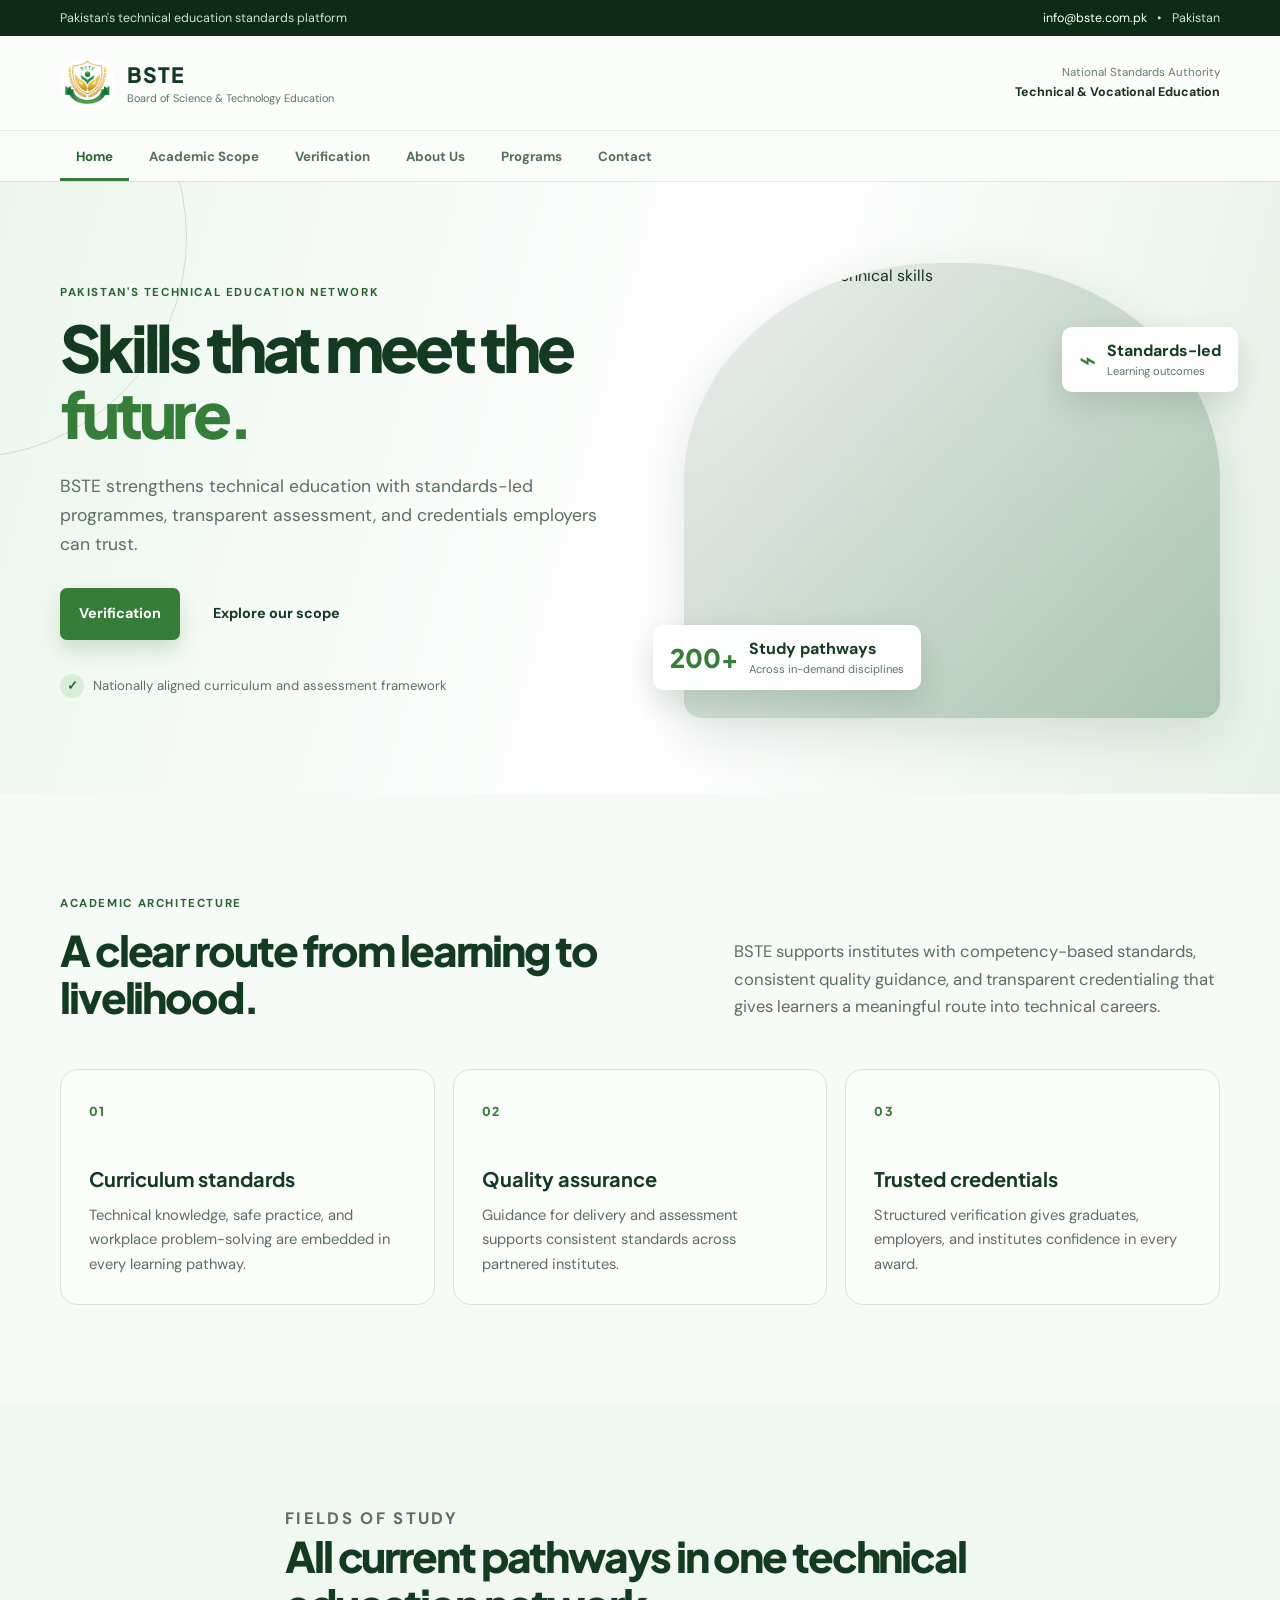
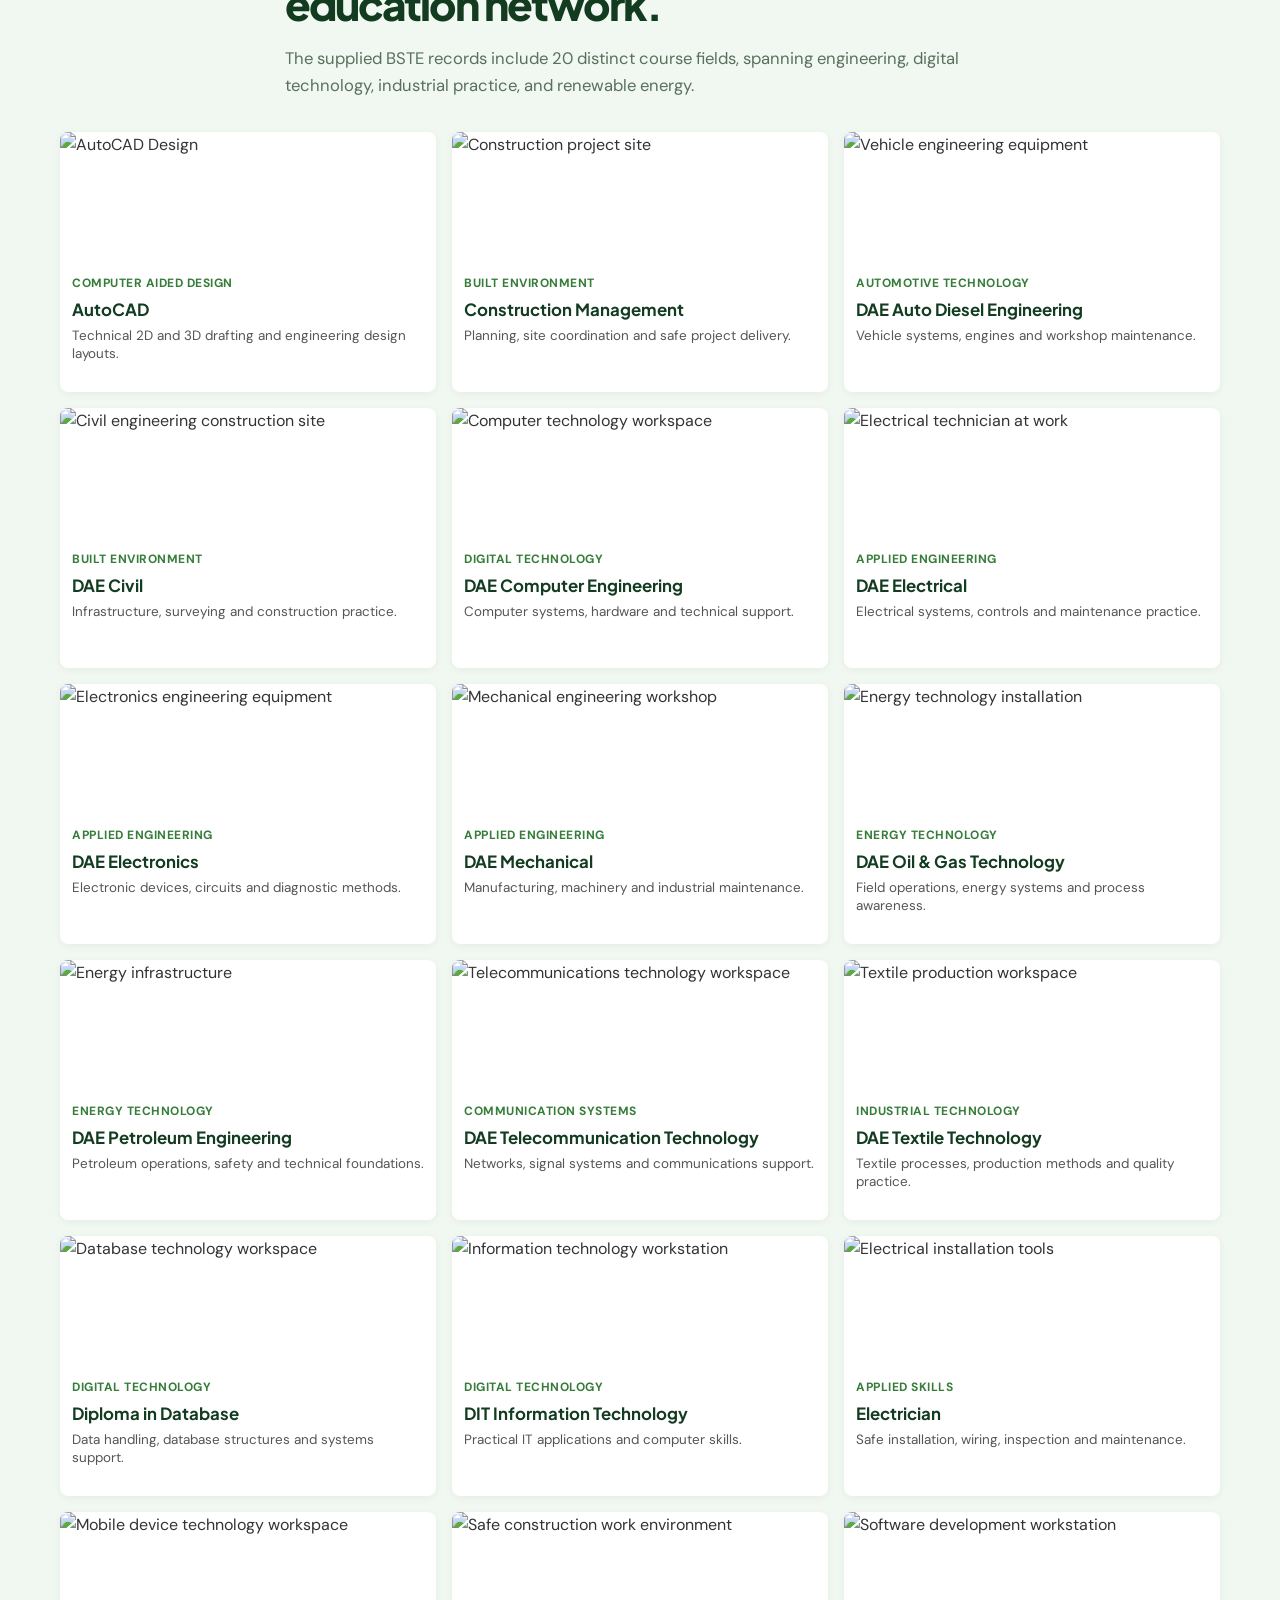
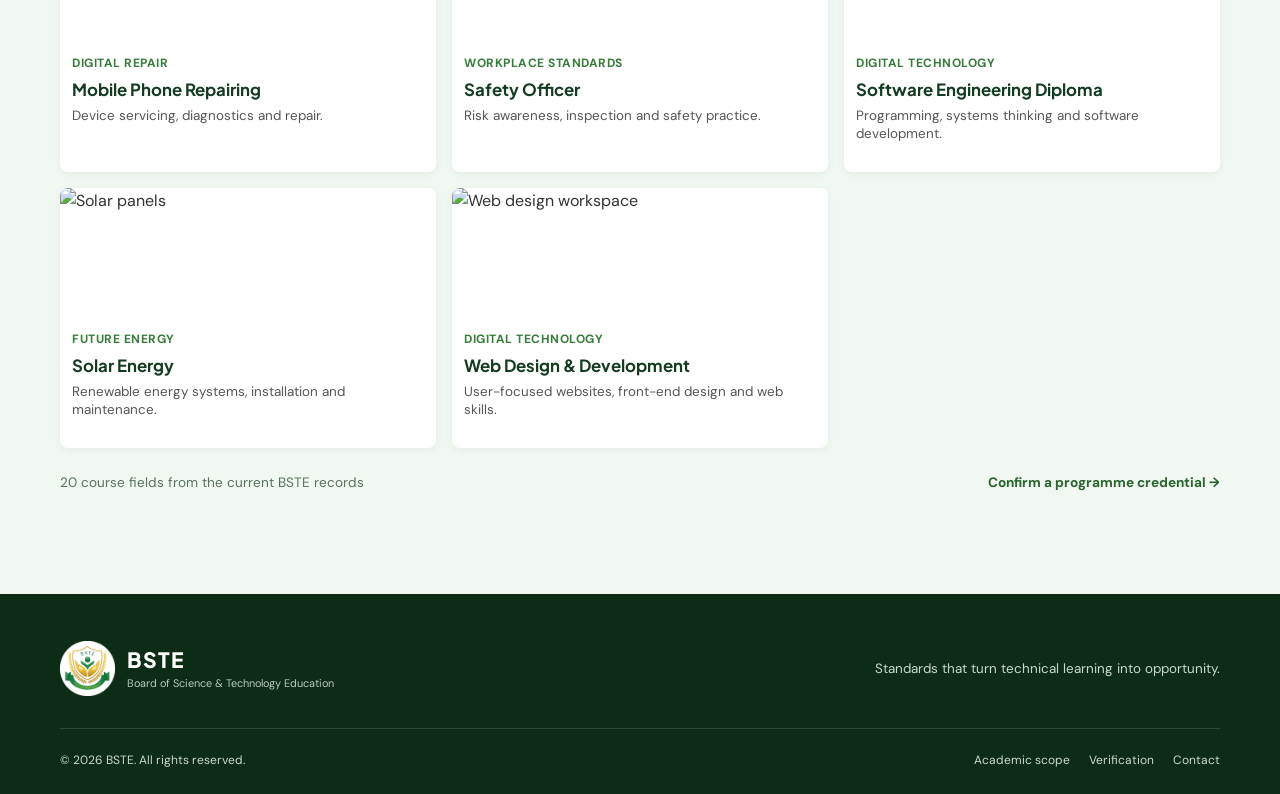
==== commit 03094957: "Update header and footer styles in index.html" ====
--- a/index.html
+++ b/index.html
@@ -12,7 +12,7 @@
   <a class="skip-link" href="#main-content">Skip to content</a>
   <div class="topbar"><div class="container topbar-inner"><span>Pakistan's technical education standards platform</span><div><a href="mailto:info@bste.com.pk">info@bste.com.pk</a><span>•</span><span>Pakistan</span></div></div></div>
   <header class="site-header">
-    <div class="container header-inner"><a class="brand" href="index.html" aria-label="BSTE home"><div class="logo-circle"><img src="/logo.png" alt="BSTE logo" class="brand-logo"></div><span class="brand-copy"><strong>BSTE</strong><small>Board of Science &amp; Technology Education</small></span></a><div class="header-meta"><span>National Standards Authority</span><strong>Technical &amp; Vocational Education</strong></div><button class="menu-toggle" aria-label="Open menu" aria-expanded="false"><span></span><span></span><span></span></button></div>
+    <div class="container header-inner"><a class="brand" href="index.html" aria-label="BSTE home" style="display: flex !important; align-items: center !important; gap: 12px !important; text-decoration: none !important;"><img src="logo.png" alt="BSTE logo" style="height: 55px !important; width: auto !important; max-width: none !important; object-fit: contain !important; display: block !important;"> <span class="brand-copy"><strong>BSTE</strong><small>Board of Science &amp; Technology Education</small></span></a><div class="header-meta"><span>National Standards Authority</span><strong>Technical &amp; Vocational Education</strong></div><button class="menu-toggle" aria-label="Open menu" aria-expanded="false"><span></span><span></span><span></span></button></div>
     <nav class="main-nav" aria-label="Primary navigation"><div class="container nav-inner"><a class="active" href="#home">Home</a><a href="#academic-scope">Academic Scope</a><a href="v.html">Verification</a><a href="#about">About Us</a><a href="#programs">Programs</a><a href="#contact">Contact</a></div></nav>
   </header>
   <main id="main-content">
@@ -81,7 +81,7 @@
     </div><div class="container program-footer"><span>20 course fields from the current BSTE records</span><a href="v.html">Confirm a programme credential →</a></div></section>
   </main>
  <footer class="site-footer">
-    <div class="container footer-top"><a class="brand" href="index.html"><div class="logo-circle"><img src="/logo.png" alt="BSTE logo" class="brand-logo"></div><span class="brand-copy"><strong>BSTE</strong><small>Board of Science &amp; Technology Education</small></span></a><p>Standards that turn technical learning into opportunity.</p></div><div class="container footer-bottom"><span>© <span id="current-year"></span> BSTE. All rights reserved.</span><div><a href="#academic-scope">Academic scope</a><a href="v.html">Verification</a><a href="#contact">Contact</a></div></div>
+    <div class="container footer-top"><a class="brand" href="index.html" style="display: flex !important; align-items: center !important; gap: 12px !important; text-decoration: none !important;"><img src="logo.png" alt="BSTE logo" style="height: 55px !important; width: auto !important; max-width: none !important; object-fit: contain !important; display: block !important;"> <span class="brand-copy"><strong>BSTE</strong><small>Board of Science &amp; Technology Education</small></span></a><p>Standards that turn technical learning into opportunity.</p></div><div class="container footer-bottom"><span>© <span id="current-year"></span> BSTE. All rights reserved.</span><div><a href="#academic-scope">Academic scope</a><a href="v.html">Verification</a><a href="#contact">Contact</a></div></div>
   </footer>
   <script src="site.js"></script>
 </body>
--- a/styles.css
+++ b/styles.css
@@ -1 +1,32 @@
-:root{--ink:#0b243c;--ink-soft:#405468;--navy:#08243c;--blue:#096da5;--cyan:#00aeb5;--gold:#e6a631;--mist:#eff6f8;--line:#d9e4e9;--white:#fff;--shadow:0 16px 50px rgba(13,42,62,.12);--radius:18px}*{box-sizing:border-box}html{scroll-behavior:smooth}body{margin:0;background:#fff;color:var(--ink);font-family:"DM Sans",Arial,sans-serif;font-size:16px;line-height:1.65}a{color:inherit;text-decoration:none}.container{width:min(1160px,calc(100% - 48px));margin-inline:auto}.skip-link{position:absolute;left:-999px;top:10px;z-index:20;background:#fff;padding:8px 12px}.skip-link:focus{left:12px}.topbar{background:#061a2c;color:#bfd2dd;font-size:.78rem}.topbar-inner{min-height:36px;display:flex;align-items:center;justify-content:space-between;gap:16px}.topbar a{color:#fff}.topbar-inner div{display:flex;align-items:center;gap:10px}.site-header{background:var(--white);position:sticky;top:0;z-index:10;box-shadow:0 1px 0 rgba(8,36,60,.08)}.header-inner{min-height:94px;display:flex;align-items:center;justify-content:space-between;gap:24px}.brand{display:flex;align-items:center;gap:13px;min-width:0}.brand-logo{flex:0 0 56px;width:56px;height:56px;border-radius:50%;background:#0a668f url("logo.png") center/contain no-repeat;box-shadow:inset 0 0 0 2px rgba(255,255,255,.45);position:relative}.brand-logo:not(:has(img))::after{content:"BSTE";font-family:"Plus Jakarta Sans",sans-serif;font-weight:800;color:#fff;font-size:.71rem;letter-spacing:-.06em;position:absolute;inset:0;display:grid;place-items:center}.brand-copy{display:grid;line-height:1.15}.brand-copy strong{font-family:"Plus Jakarta Sans",sans-serif;font-size:1.32rem;letter-spacing:.05em;color:var(--navy)}.brand-copy small{font-size:.68rem;color:#577084;max-width:245px;line-height:1.35;margin-top:3px}.header-meta{text-align:right;display:grid;line-height:1.3;font-size:.72rem;color:#658092}.header-meta strong{font-size:.78rem;color:var(--ink);margin-top:3px}.main-nav{border-top:1px solid #e9eff1}.nav-inner{height:50px;display:flex;align-items:stretch;gap:4px}.main-nav a{font-size:.83rem;font-weight:700;color:#557083;padding:15px 16px 12px;border-bottom:3px solid transparent;white-space:nowrap}.main-nav a:hover,.main-nav a.active{color:var(--blue);border-color:var(--cyan)}.menu-toggle{display:none;background:transparent;border:0;padding:8px;cursor:pointer}.menu-toggle span{display:block;width:24px;height:2px;background:var(--ink);margin:5px}.hero{overflow:hidden;position:relative;background:linear-gradient(105deg,#eff8f9 0%,#fff 55%,#eaf6f9 100%);padding:82px 0 76px}.hero::before{content:"";position:absolute;width:440px;height:440px;border:1px solid rgba(0,174,181,.18);border-radius:50%;left:-255px;top:-165px}.hero-grid{display:grid;grid-template-columns:1.02fr .98fr;align-items:center;gap:66px}.eyebrow{text-transform:uppercase;letter-spacing:.14em;font-weight:700;color:#0b8490;font-size:.72rem;margin:0 0 13px}.hero h1,.verify-hero h1,.result-hero h1{font-family:"Plus Jakarta Sans",sans-serif;font-size:clamp(2.65rem,5vw,4.65rem);letter-spacing:-.065em;line-height:1.03;margin:0;color:var(--navy);max-width:600px}.hero h1 em,.verify-hero em,.result-hero em{font-style:normal;color:#0a95a0}.lead{max-width:550px;font-size:1.1rem;color:var(--ink-soft);margin:25px 0 29px}.hero-actions{display:flex;gap:14px;align-items:center;flex-wrap:wrap}.button{display:inline-flex;align-items:center;justify-content:center;gap:13px;border-radius:7px;padding:13px 18px;font-weight:700;font-size:.9rem;transition:.2s ease;cursor:pointer;border:1px solid transparent}.button span{font-size:1.2rem;line-height:1}.button-primary{background:var(--blue);color:#fff;box-shadow:0 10px 20px rgba(9,109,165,.18)}.button-primary:hover{transform:translateY(-2px);background:#075b8a}.button-quiet{color:var(--navy)}.button-quiet:hover{color:var(--blue)}.hero-trust{display:flex;align-items:center;gap:9px;margin-top:34px;font-size:.82rem;color:#567081}.trust-mark,.verify-shield,.note-icon{display:grid;place-items:center;background:#d7f3ef;color:#007d82;font-weight:800;width:24px;height:24px;border-radius:50%}.hero-visual{height:455px;position:relative}.hero-visual>img{height:100%;width:100%;object-fit:cover;border-radius:48% 48% 18px 18px;display:block;box-shadow:var(--shadow)}.hero-visual::before{content:"";position:absolute;z-index:1;inset:0;border-radius:48% 48% 18px 18px;background:linear-gradient(145deg,rgba(6,32,51,.08),rgba(8,94,115,.28));pointer-events:none}.hero-card{z-index:2;position:absolute;display:flex;gap:11px;align-items:center;background:rgba(255,255,255,.96);border:1px solid rgba(255,255,255,.85);box-shadow:0 12px 30px rgba(10,40,58,.15);border-radius:10px;padding:13px 16px;color:var(--navy);line-height:1.25}.hero-card strong,.hero-card small{display:block}.hero-card small{font-size:.7rem;color:#61798a;margin-top:3px}.hero-card-top{right:-18px;top:64px}.hero-card-bottom{left:-31px;bottom:28px}.card-icon{color:#038b95;font-size:1.8rem}.metric-number{font:800 1.6rem/1 "Plus Jakarta Sans",sans-serif;color:#0093a0}.section{padding:100px 0}.split-heading{display:grid;grid-template-columns:1.1fr .9fr;gap:80px;align-items:end}.section h2,.contact-section h2{font:800 clamp(2rem,3.3vw,3.2rem)/1.12 "Plus Jakarta Sans",sans-serif;letter-spacing:-.05em;margin:0;color:var(--navy)}.split-heading>p,.section-intro>p{color:var(--ink-soft);margin:0;font-size:1.04rem}.architecture-grid{display:grid;grid-template-columns:repeat(3,1fr);gap:18px;margin-top:48px}.architecture-card{border:1px solid var(--line);border-radius:var(--radius);padding:28px;transition:.2s;background:#fff}.architecture-card:hover{transform:translateY(-4px);box-shadow:var(--shadow);border-color:transparent}.architecture-card>span{display:block;font:800 .77rem "Plus Jakarta Sans",sans-serif;color:#0ca6ac;letter-spacing:.1em}.architecture-card h3{font:700 1.25rem "Plus Jakarta Sans",sans-serif;margin:42px 0 12px;color:var(--navy)}.architecture-card p{color:var(--ink-soft);font-size:.92rem;margin:0}.program-section{background:#f6fafb}.section-intro{max-width:710px}.section-intro>p:last-child{margin-top:18px}.program-grid{display:grid;grid-template-columns:repeat(4,1fr);gap:17px;margin-top:42px}.program-card{min-height:360px;position:relative;overflow:hidden;border-radius:14px;background:#0d2f44;color:#fff;isolation:isolate}.program-card img{height:100%;width:100%;object-fit:cover;position:absolute;inset:0;transition:transform .45s ease}.program-card:hover img{transform:scale(1.07)}.program-card::after{content:"";position:absolute;inset:0;background:linear-gradient(180deg,rgba(8,31,48,.02),rgba(5,23,37,.94));z-index:-1}.program-card div{position:absolute;inset:auto 20px 20px}.program-card span{font-size:.7rem;letter-spacing:.09em;text-transform:uppercase;font-weight:700;color:#90eff0}.program-card h3{font:700 1.26rem/1.2 "Plus Jakarta Sans",sans-serif;margin:7px 0}.program-card p{margin:0;color:#d0e1e6;font-size:.85rem;line-height:1.4}.program-footer{display:flex;justify-content:space-between;gap:20px;margin-top:24px;font-size:.85rem;color:#577082}.program-footer a{font-weight:700;color:#087c98}.stats-band{padding:48px 0;background:var(--navy);color:#fff}.stats-grid{display:grid;grid-template-columns:repeat(4,1fr);gap:24px}.stats-grid div{padding-left:24px;border-left:1px solid rgba(255,255,255,.22)}.stats-grid strong{display:block;font:800 clamp(1.7rem,3vw,2.7rem) "Plus Jakarta Sans",sans-serif;letter-spacing:-.07em}.stats-grid span{font-size:.82rem;color:#b7ccd7}.verification-panel{padding:92px 0;background:linear-gradient(135deg,#e8f7f5,#f8fcfc)}.verify-grid{display:grid;grid-template-columns:1fr .85fr;gap:120px;align-items:center}.verify-grid>div>p:not(.eyebrow){color:var(--ink-soft);max-width:550px}.verify-callout{background:#fff;padding:38px;border-radius:17px;box-shadow:var(--shadow);border-top:4px solid #15b0ad}.verify-shield{height:43px;width:43px;font-size:1.25rem}.verify-callout h3{font:700 1.43rem "Plus Jakarta Sans",sans-serif;margin:17px 0 5px}.verify-callout p{font-size:.91rem;margin:0 0 22px}.about-grid{display:grid;grid-template-columns:.92fr 1.08fr;gap:84px;align-items:center}.about-image{min-height:480px;position:relative}.about-image::before{content:"";position:absolute;inset:-15px 28px 20px -18px;border:1px solid #b5e5e4;border-radius:130px 18px 18px 18px}.about-image img{position:relative;width:100%;height:480px;display:block;object-fit:cover;border-radius:130px 18px 18px 18px}.about-copy>p:not(.eyebrow){color:var(--ink-soft);margin:22px 0}.beliefs{display:grid;grid-template-columns:1fr 1fr;gap:17px;margin-top:28px}.beliefs>div{border-top:2px solid #16a9ae;padding-top:16px}.beliefs h3{font:700 1rem "Plus Jakarta Sans",sans-serif;margin:0 0 7px}.beliefs p{font-size:.86rem;line-height:1.55;color:#607788;margin:0}.contact-section{padding:64px 0;background:#08718e;color:#fff}.contact-section .eyebrow{color:#9de9e7}.contact-section h2{color:#fff;max-width:550px}.contact-inner{display:flex;align-items:center;justify-content:space-between;gap:40px}.contact-links{display:grid;gap:7px;text-align:right}.contact-links a{font-weight:700;font-size:1.05rem}.contact-links span{color:#d0edf0;font-size:.85rem}.site-footer{background:#061b2d;color:#c4d3dc;padding:47px 0 23px}.footer-top{display:flex;justify-content:space-between;gap:24px;align-items:center;border-bottom:1px solid rgba(255,255,255,.13);padding-bottom:32px}.footer-top .brand-copy strong{color:#fff}.footer-top .brand-copy small{color:#b5c5cd}.footer-top>p{font-size:.84rem;margin:0}.footer-bottom{display:flex;justify-content:space-between;gap:20px;padding-top:22px;font-size:.75rem}.footer-bottom div{display:flex;gap:19px}.footer-bottom a:hover{color:#fff}.verification-page,.result-page{background:#f5f9fa;min-height:600px}.verify-hero,.result-hero{background:linear-gradient(114deg,#e4f4f4,#fff);padding:70px 0 64px;border-bottom:1px solid #dce9eb}.verify-hero h1,.result-hero h1{font-size:clamp(2.3rem,4vw,3.7rem)}.verify-hero .container>p:last-child{margin:18px 0 0;color:var(--ink-soft);font-size:1.03rem}.form-section{padding:70px 0 94px}.form-layout{display:grid;grid-template-columns:.8fr 1.2fr;gap:42px;align-items:stretch}.verify-notes{background:var(--navy);border-radius:16px;color:#d2e3e8;padding:40px}.note-icon{width:42px;height:42px;font-size:1.15rem}.verify-notes h2{color:#fff;font:700 1.6rem "Plus Jakarta Sans",sans-serif;margin:22px 0 8px}.verify-notes p{font-size:.91rem;margin:0}.verify-notes ul{list-style:none;margin:34px 0 0;padding:0;border-top:1px solid rgba(255,255,255,.18)}.verify-notes li{padding:13px 0;border-bottom:1px solid rgba(255,255,255,.13);font-size:.86rem}.verify-notes li::before{content:"✓";color:#58d8d2;margin-right:9px}.verification-form-card{background:#fff;border-radius:16px;padding:42px;box-shadow:0 10px 38px rgba(12,45,62,.09)}.form-kicker{margin:0;text-transform:uppercase;letter-spacing:.13em;color:#078895;font-size:.7rem;font-weight:700}.verification-form-card h2{font:700 1.75rem "Plus Jakarta Sans",sans-serif;margin:8px 0 5px}.form-copy{color:#657b8b;font-size:.91rem;margin:0 0 27px}.verification-form-card form{display:grid;gap:18px}.verification-form-card label{font-size:.84rem;font-weight:700;color:#233f52}.verification-form-card input{margin-top:7px;display:block;width:100%;border:1px solid #cad9df;border-radius:7px;padding:14px 14px;color:var(--ink);font:500 1rem "DM Sans",sans-serif;outline:none}.verification-form-card input:focus{border-color:#0794a1;box-shadow:0 0 0 3px rgba(7,148,161,.12)}.form-status{min-height:1.3em;margin:0;font-size:.85rem;color:#b3261e}.form-status.success{color:#087c69}.button-wide{width:100%;padding-block:15px}.privacy-note{font-size:.75rem;color:#718591;margin:19px 0 0}.result-section{padding:58px 0 96px}.result-card{background:#fff;border-radius:17px;box-shadow:0 12px 38px rgba(12,45,62,.1);overflow:hidden}.result-status{padding:23px 32px;background:#e4f7f4;display:flex;align-items:center;gap:12px;color:#087b72;font-weight:700}.result-status span{display:grid;place-items:center;width:29px;height:29px;border-radius:50%;background:#10a99f;color:#fff}.result-title{padding:35px 32px 29px;border-bottom:1px solid var(--line)}.result-title .eyebrow{margin-bottom:8px}.result-title h2{font:700 clamp(1.55rem,3vw,2.15rem) "Plus Jakarta Sans",sans-serif;margin:0;color:var(--navy)}.record-grid{padding:5px 32px 26px;display:grid;grid-template-columns:repeat(2,1fr);column-gap:44px}.record-row{padding:17px 0;border-bottom:1px solid #e6eef1;display:flex;align-items:baseline;justify-content:space-between;gap:20px}.record-row dt{font-size:.78rem;color:#607887;font-weight:700}.record-row dd{font-size:.9rem;color:var(--navy);font-weight:600;text-align:right;margin:0}.performance{margin:0 32px 31px;background:#f2f8f9;border-radius:11px;padding:22px 20px}.performance-top{display:flex;justify-content:space-between;gap:14px;align-items:center;margin-bottom:11px}.performance-top span{font-size:.78rem;font-weight:700;color:#526e7e}.performance-top strong{font-size:.91rem;color:#057c82}.performance-bar{height:9px;border-radius:20px;background:#d7e7ea;overflow:hidden}.performance-fill{height:100%;background:linear-gradient(90deg,#0a7fa5,#16bcb5);border-radius:20px}.result-actions{padding:0 32px 34px;display:flex;gap:13px}.button-outline{border-color:#b9cbd3;color:var(--navy);background:#fff}.button-outline:hover{border-color:#078b9a;color:#078b9a}.missing-result{max-width:620px;margin:auto;background:#fff;border-radius:17px;padding:50px;text-align:center;box-shadow:var(--shadow)}.missing-result h2{font:700 1.8rem "Plus Jakarta Sans",sans-serif;margin:17px 0 8px}.missing-result p{color:#617887;margin:0 0 25px}.missing-icon{margin:auto;background:#fcecec;color:#b12727;width:47px;height:47px;display:grid;place-items:center;border-radius:50%;font-weight:800;font-size:1.35rem}@media(max-width:850px){.header-meta{display:none}.hero-grid,.about-grid,.verify-grid,.form-layout{grid-template-columns:1fr;gap:42px}.hero{padding:66px 0}.hero-visual{max-width:550px;width:92%;height:400px;margin-left:auto}.split-heading{grid-template-columns:1fr;gap:17px}.program-grid{grid-template-columns:repeat(2,1fr)}.about-image{max-width:550px}.contact-inner{align-items:flex-start;flex-direction:column}.contact-links{text-align:left}.stats-grid{grid-template-columns:repeat(2,1fr);row-gap:32px}.verify-notes{padding:32px}.form-layout{max-width:650px}.main-nav{overflow:auto}.nav-inner{width:max-content;margin-inline:24px}.main-nav a{padding-inline:12px}}@media(max-width:560px){.container{width:min(100% - 32px,1160px)}.topbar-inner{justify-content:center;text-align:center}.topbar-inner>span{display:none}.header-inner{min-height:75px}.brand-logo{flex-basis:46px;width:46px;height:46px}.brand-copy strong{font-size:1.12rem}.brand-copy small{max-width:190px;font-size:.59rem}.menu-toggle{display:block}.main-nav{max-height:0;overflow:hidden;transition:max-height .25s ease}.main-nav.open{max-height:300px}.nav-inner{height:auto;width:auto;display:grid;margin:0;padding:9px 16px}.main-nav a{padding:9px 3px;border-bottom:0;border-left:3px solid transparent}.main-nav a.active{border-left-color:var(--cyan)}.hero h1{font-size:2.72rem}.hero-visual{width:100%;height:330px}.hero-card-top{right:8px;top:34px}.hero-card-bottom{left:8px;bottom:14px}.hero-card{padding:10px;font-size:.78rem}.section{padding:70px 0}.architecture-grid,.program-grid,.beliefs{grid-template-columns:1fr}.program-card{min-height:270px}.stats-grid{gap:0}.stats-grid div{padding:14px 12px}.stats-grid strong{font-size:1.65rem}.footer-top,.footer-bottom{align-items:flex-start;flex-direction:column}.footer-bottom div{flex-wrap:wrap}.verification-form-card{padding:27px 21px}.verify-hero,.result-hero{padding:53px 0}.record-grid{grid-template-columns:1fr;padding-inline:20px}.result-status,.result-title{padding-inline:20px}.performance{margin-inline:20px}.result-actions{padding:0 20px 25px;flex-direction:column}.result-actions .button{width:100%}.missing-result{padding:34px 22px}.record-row{gap:12px}.record-row dd{max-width:58%}}
+:root{--ink:#17321d;--soft:#58705d;--forest:#123b20;--green:#367d39;--dark:#28642c;--mint:#eaf4eb;--line:#d7e4d8;--white:#fbfdfb;--shadow:0 16px 50px rgba(23,50,29,.12)}*{box-sizing:border-box}html{scroll-behavior:smooth}body{margin:0;background:#f7fbf7;color:var(--ink);font:16px/1.65 "DM Sans",Arial,sans-serif}a{color:inherit;text-decoration:none}.container{width:min(1160px,calc(100% - 48px));margin:auto}.skip-link{position:absolute;left:-999px;top:10px;z-index:50;background:#fff;padding:8px 12px}.skip-link:focus{left:12px}.topbar{background:#0d2c16;color:#cfe1d0;font-size:.78rem}.topbar-inner{min-height:36px;display:flex;justify-content:space-between;align-items:center;gap:16px}.topbar a{color:#fff}.topbar-inner div{display:flex;gap:10px}.site-header{position:sticky;top:0;z-index:10;background:var(--white);box-shadow:0 1px 0 rgba(18,59,32,.1)}.header-inner{min-height:94px;display:flex;justify-content:space-between;align-items:center;gap:24px}.brand{display:flex;align-items:center;gap:13px}.brand-logo{width:56px;height:56px;flex:0 0 56px;border-radius:50%;background:var(--green) url("logo.png") center/contain no-repeat;box-shadow:inset 0 0 0 2px rgba(255,255,255,.45)}.brand-copy{display:grid;line-height:1.15}.brand-copy strong{color:var(--forest);font:800 1.32rem "Plus Jakarta Sans",sans-serif;letter-spacing:.05em}.brand-copy small{max-width:245px;margin-top:3px;color:#5b7460;font-size:.68rem;line-height:1.35}.header-meta{display:grid;color:#648068;font-size:.72rem;text-align:right}.header-meta strong{color:var(--ink);font-size:.78rem}.main-nav{border-top:1px solid #e3ece4}.nav-inner{height:50px;display:flex;align-items:stretch;gap:4px}.main-nav a{padding:15px 16px 12px;border-bottom:3px solid transparent;color:#527057;font-size:.83rem;font-weight:700;white-space:nowrap}.main-nav a:hover,.main-nav .active{border-color:var(--green);color:var(--dark)}.menu-toggle{display:none;border:0;background:transparent;padding:8px}.menu-toggle span{display:block;width:24px;height:2px;margin:5px;background:var(--ink)}.hero{position:relative;overflow:hidden;padding:82px 0 76px;background:linear-gradient(105deg,#edf6ee,#fff 55%,#e5f1e6)}.hero::before{content:"";position:absolute;left:-255px;top:-165px;width:440px;height:440px;border:1px solid rgba(54,125,57,.2);border-radius:50%}.hero-grid{display:grid;grid-template-columns:1.02fr .98fr;align-items:center;gap:66px}.eyebrow{margin:0 0 13px;color:var(--dark);font-size:.72rem;font-weight:700;letter-spacing:.14em;text-transform:uppercase}.hero h1,.verify-hero h1,.result-hero h1{max-width:600px;margin:0;color:var(--forest);font:800 clamp(2.6rem,5vw,4.65rem)/1.03 "Plus Jakarta Sans",sans-serif;letter-spacing:-.065em}.hero h1 em,.verify-hero em,.result-hero em{color:var(--green);font-style:normal}.lead{max-width:550px;margin:25px 0 29px;color:var(--soft);font-size:1.1rem}.hero-actions{display:flex;align-items:center;flex-wrap:wrap;gap:14px}.button{display:inline-flex;justify-content:center;align-items:center;gap:13px;padding:13px 18px;border:1px solid transparent;border-radius:7px;cursor:pointer;font-size:.9rem;font-weight:700;transition:.2s}.button span{font-size:1.2rem}.button-primary{color:#fff;background:var(--green);box-shadow:0 10px 20px rgba(54,125,57,.2)}.button-primary:hover{background:var(--dark);transform:translateY(-2px)}.button-quiet{color:var(--forest)}.hero-trust{display:flex;align-items:center;gap:9px;margin-top:34px;color:#59745e;font-size:.82rem}.trust-mark,.verify-shield,.note-icon{display:grid;place-items:center;width:24px;height:24px;border-radius:50%;background:#d8eed9;color:var(--dark);font-weight:800}.hero-visual{position:relative;height:455px}.hero-visual>img{width:100%;height:100%;display:block;border-radius:48% 48% 18px 18px;box-shadow:var(--shadow);object-fit:cover}.hero-visual:before{content:"";position:absolute;z-index:1;inset:0;border-radius:48% 48% 18px 18px;background:linear-gradient(145deg,rgba(13,44,22,.08),rgba(22,92,38,.3))}.hero-card{position:absolute;z-index:2;display:flex;align-items:center;gap:11px;padding:13px 16px;border:1px solid rgba(255,255,255,.85);border-radius:10px;background:rgba(255,255,255,.96);box-shadow:0 12px 30px rgba(22,58,30,.15);color:var(--forest);line-height:1.25}.hero-card strong,.hero-card small{display:block}.hero-card small{margin-top:3px;color:#5c7761;font-size:.7rem}.hero-card-top{right:-18px;top:64px}.hero-card-bottom{left:-31px;bottom:28px}.card-icon,.metric-number{color:var(--green)}.card-icon{font-size:1.8rem}.metric-number{font:800 1.6rem/1 "Plus Jakarta Sans",sans-serif}.section{padding:100px 0}.section h2,.contact-section h2{margin:0;color:var(--forest);font:800 clamp(2rem,3.3vw,3.2rem)/1.12 "Plus Jakarta Sans",sans-serif;letter-spacing:-.05em}.split-heading{display:grid;grid-template-columns:1.1fr .9fr;align-items:end;gap:80px}.split-heading>p,.section-intro>p{margin:0;color:var(--soft);font-size:1.04rem}.architecture-grid{display:grid;grid-template-columns:repeat(3,1fr);gap:18px;margin-top:48px}.architecture-card{padding:28px;border:1px solid var(--line);border-radius:18px;background:var(--white);transition:.2s}.architecture-card:hover{border-color:transparent;box-shadow:var(--shadow);transform:translateY(-4px)}.architecture-card>span{color:var(--green);font:800 .77rem "Plus Jakarta Sans",sans-serif;letter-spacing:.1em}.architecture-card h3{margin:42px 0 12px;color:var(--forest);font:700 1.25rem "Plus Jakarta Sans",sans-serif}.architecture-card p{margin:0;color:var(--soft);font-size:.92rem}.program-section{background:#f1f7f1}.section-intro{max-width:710px}.section-intro>p:last-child{margin-top:18px}.program-grid{display:grid;grid-template-columns:repeat(3,1fr);gap:16px;margin-top:32px}.program-card{position:relative;display:flex;flex-direction:column;min-height:260px;overflow:hidden;border-radius:8px;background:#ffffff;box-shadow:0 2px 8px rgba(0,0,0,0.05);color:#333;isolation:isolate}.program-card img{width:100%;height:130px;object-fit:cover;transition:transform .45s}.program-card:hover img{transform:scale(1.04)}.program-card:after{content:none}.program-card div{padding:12px;display:flex;flex-direction:column;gap:3px;background:transparent;border:none !important}.program-card div span{color:var(--green);font-weight:700;font-size:0.75rem;text-transform:uppercase;letter-spacing:0.5px}.program-card div h3{margin:2px 0 4px;color:var(--forest);font:700 1.05rem "Plus Jakarta Sans",sans-serif}.program-card div p{margin:0;color:#555;font-size:0.84rem;line-height:1.35}.program-footer{display:flex;justify-content:space-between;gap:20px;margin-top:24px;color:#58745d;font-size:.85rem}.program-footer a{color:var(--dark);font-weight:700}.stats-band{padding:48px 0;background:var(--forest);color:#fff}.stats-grid{display:grid;grid-template-columns:repeat(4,1fr);gap:24px}.stats-grid div{padding-left:24px;border-left:1px solid rgba(255,255,255,.22)}.stats-grid strong{display:block;font:800 clamp(1.7rem,3vw,2.7rem) "Plus Jakarta Sans",sans-serif;letter-spacing:-.07em}.stats-grid span{color:#c7dac9;font-size:.82rem}.verification-panel{padding:92px 0;background:linear-gradient(135deg,#e7f4e8,#fbfefb)}.verify-grid{display:grid;grid-template-columns:1fr .85fr;align-items:center;gap:120px}.verify-grid>div>p:not(.eyebrow){color:var(--soft)}.verify-callout{padding:38px;border-top:4px solid var(--green);border-radius:17px;background:var(--white);box-shadow:var(--shadow)}.verify-shield{width:43px;height:43px;font-size:1.25rem}.verify-callout h3{margin:17px 0 5px;color:var(--forest);font:700 1.43rem "Plus Jakarta Sans",sans-serif}.verify-callout p{margin:0 0 22px;color:var(--soft);font-size:.91rem}.about-grid{display:grid;grid-template-columns:.92fr 1.08fr;align-items:center;gap:84px}.about-image{position:relative;min-height:480px}.about-image:before{content:"";position:absolute;inset:-15px 28px 20px -18px;border:1px solid #b7dcb9;border-radius:130px 18px 18px 18px}.about-image img{position:relative;width:100%;height:480px;display:block;border-radius:130px 18px 18px 18px;object-fit:cover}.about-copy>p:not(.eyebrow){margin:22px 0;color:var(--soft)}.beliefs{display:grid;grid-template-columns:1fr 1fr;gap:17px;margin-top:28px}.beliefs>div{padding-top:16px;border-top:2px solid var(--green)}.beliefs h3{margin:0 0 7px;color:var(--forest);font:700 1rem "Plus Jakarta Sans",sans-serif}.beliefs p{margin:0;color:#5c7560;font-size:.86rem;line-height:1.55}.contact-section{padding:64px 0;background:var(--green);color:#fff}.contact-section .eyebrow{color:#dff4c7}.contact-section h2{color:#fff}.contact-inner{display:flex;align-items:center;justify-content:space-between;gap:40px}.contact-links{display:grid;gap:7px;text-align:right}.contact-links a{font-size:1.05rem;font-weight:700}.contact-links span{color:#dcf0de;font-size:.85rem}.site-footer{padding:47px 0 23px;background:#0d2c16;color:#c9daca}.footer-top{display:flex;align-items:center;justify-content:space-between;gap:24px;padding-bottom:32px;border-bottom:1px solid rgba(255,255,255,.13)}.footer-top .brand-copy strong{color:#fff}.footer-top .brand-copy small{color:#b6cdb8}.footer-top>p{margin:0;font-size:.84rem}.footer-bottom{display:flex;justify-content:space-between;gap:20px;padding-top:22px;font-size:.75rem}.footer-bottom div{display:flex;gap:19px}.footer-bottom a:hover{color:#fff}.verification-page,.result-page{min-height:600px;background:#f5faf5}.verify-hero,.result-hero{padding:48px 0 42px;border-bottom:1px solid #d6e6d7;background:linear-gradient(114deg,#e3f1e4,#fff)}.verify-hero h1,.result-hero h1{font-size:clamp(2.3rem,4vw,3.7rem)}.verify-hero .container>p:last-child{margin:14px 0 0;color:var(--soft)}.form-section{padding:44px 0 74px}.form-layout{display:grid;grid-template-columns:1.2fr .8fr;gap:32px}.verification-form-card{padding:38px 42px;border-radius:16px;background:var(--white);box-shadow:0 10px 38px rgba(23,50,29,.09)}.form-kicker{margin:0;color:var(--green);font-size:.7rem;font-weight:700;letter-spacing:.13em;text-transform:uppercase}.verification-form-card h2{margin:8px 0 5px;color:var(--forest);font:700 1.75rem "Plus Jakarta Sans",sans-serif}.form-copy{margin:0 0 23px;color:#627a66;font-size:.91rem}.verification-form-card form{display:grid;gap:15px}.verification-form-card label{color:#2b4a31;font-size:.84rem;font-weight:700}.verification-form-card input{display:block;width:100%;margin-top:7px;padding:13px 14px;border:1px solid #c9dccb;border-radius:7px;outline:none;background:#fff;color:var(--ink);font:500 1rem "DM Sans",sans-serif}.verification-form-card input:focus{border-color:var(--green);box-shadow:0 0 0 3px rgba(54,125,57,.12)}.form-status{min-height:1.3em;margin:0;color:#a62f25;font-size:.85rem}.button-wide{width:100%;padding-block:14px}.privacy-note{margin:17px 0 0;color:#708673;font-size:.75rem}.verify-notes{padding:38px;border-radius:16px;background:var(--forest);color:#d9ebdb}.note-icon{width:42px;height:42px;background:#d7ef9a;color:var(--dark);font-size:1.15rem}.verify-notes h2{margin:22px 0 8px;color:#fff;font:700 1.6rem "Plus Jakarta Sans",sans-serif}.verify-notes p{margin:0;font-size:.91rem}.verify-notes ul{margin:34px 0 0;padding:0;border-top:1px solid rgba(255,255,255,.18);list-style:none}.verify-notes li{padding:13px 0;border-bottom:1px solid rgba(255,255,255,.13);font-size:.86rem}.verify-notes li:before{content:"✓";margin-right:9px;color:#d7ef9a}.result-section{padding:26px 0 64px}.result-card{overflow:hidden;border-radius:17px;background:var(--white);box-shadow:0 12px 38px rgba(23,50,29,.1)}.result-status{display:flex;align-items:center;gap:12px;padding:17px 32px;background:#e1f1e2;color:var(--dark);font-weight:700}.result-status span{display:grid;place-items:center;width:27px;height:27px;border-radius:50%;background:var(--green);color:#fff}.result-title{padding:22px 32px 19px;border-bottom:1px solid var(--line)}.result-title .eyebrow{margin-bottom:5px}.result-title h2{margin:0;color:var(--forest);font:700 clamp(1.5rem,3vw,2rem) "Plus Jakarta Sans",sans-serif}.record-grid{display:grid;grid-template-columns:repeat(2,1fr);column-gap:44px;padding:2px 32px 17px}.record-row{display:flex;justify-content:space-between;align-items:baseline;gap:20px;padding:12px 0;border-bottom:1px solid #e2ece3}.record-row dt{color:#5f7863;font-size:.78rem;font-weight:700}.record-row dd{max-width:66%;margin:0;color:var(--forest);font-size:.89rem;font-weight:600;text-align:right}.performance{margin:0 32px 20px;padding:17px 20px;border-radius:11px;background:#f0f7f0}.performance-top{display:flex;justify-content:space-between;gap:14px;margin-bottom:10px}.performance-top span{color:#526e57;font-size:.78rem;font-weight:700}.performance-top strong{color:var(--dark);font-size:.91rem}.performance-bar{height:9px;overflow:hidden;border-radius:20px;background:#d4e6d5}.performance-fill{height:100%;border-radius:20px;background:linear-gradient(90deg,var(--green),#83b853)}.result-actions{display:flex;gap:13px;padding:0 32px 27px}.button-outline{border-color:#b8cfbb;background:var(--white);color:var(--forest)}.missing-result{max-width:620px;margin:auto;padding:50px;border-radius:17px;background:var(--white);box-shadow:var(--shadow);text-align:center}.missing-result h2{margin:17px 0 8px;color:var(--forest);font:700 1.8rem "Plus Jakarta Sans",sans-serif}.missing-result p{margin:0 0 25px;color:#617966}.missing-icon{display:grid;place-items:center;width:47px;height:47px;margin:auto;border-radius:50%;background:#fcecec;color:#a62f25;font-size:1.35rem;font-weight:800}@media(max-width:850px){.header-meta{display:none}.hero-grid,.about-grid,.verify-grid,.form-layout{grid-template-columns:1fr;gap:42px}.hero{padding:66px 0}.hero-visual{width:92%;max-width:550px;height:400px;margin-left:auto}.split-heading{grid-template-columns:1fr;gap:17px}.program-grid{grid-template-columns:repeat(2,1fr)}.program-card{min-height:375px}.about-image{max-width:550px}.contact-inner{flex-direction:column;align-items:flex-start}.contact-links{text-align:left}.stats-grid{grid-template-columns:repeat(2,1fr);row-gap:32px}.form-layout{max-width:650px}.main-nav{overflow:auto}.nav-inner{width:max-content;margin-inline:24px}.main-nav a{padding-inline:12px}}@media(max-width:560px){.container{width:min(100% - 32px,1160px)}.topbar-inner{justify-content:center;text-align:center}.topbar-inner>span,.header-meta{display:none}.header-inner{min-height:75px}.brand-logo{flex-basis:46px;width:46px;height:46px}.brand-copy strong{font-size:1.12rem}.brand-copy small{max-width:190px;font-size:.59rem}.menu-toggle{display:block}.main-nav{max-height:0;overflow:hidden;transition:max-height .25s}.main-nav.open{max-height:300px}.nav-inner{display:grid;width:auto;height:auto;margin:0;padding:9px 16px}.main-nav a{padding:9px 3px;border-bottom:0;border-left:3px solid transparent}.main-nav .active{border-left-color:var(--green)}.hero h1{font-size:2.72rem}.hero-visual{width:100%;height:330px}.hero-card-top{top:34px;right:8px}.hero-card-bottom{bottom:14px;left:8px}.hero-card{padding:10px;font-size:.78rem}.section{padding:70px 0}.architecture-grid,.program-grid,.beliefs{grid-template-columns:1fr}.program-card{min-height:330px}.program-card div{right:14px;bottom:14px;left:14px}.stats-grid{gap:0}.stats-grid div{padding:14px 12px}.footer-top,.footer-bottom{flex-direction:column;align-items:flex-start}.footer-bottom div{flex-wrap:wrap}.verify-hero,.result-hero{padding:36px 0 31px}.form-section{padding:25px 0 56px}.verification-form-card,.verify-notes{padding:27px}.result-section{padding:16px 0 45px}.result-status,.result-title{padding-inline:20px}.record-grid{grid-template-columns:1fr;padding-inline:20px}.record-row{gap:12px;padding:10px 0}.record-row dd{max-width:58%}.performance{margin-inline:20px;padding:15px}.result-actions{flex-direction:column;padding:0 20px 25px}.result-actions .button{width:100%}.missing-result{padding:34px 22px}}
+/* Logo ke wrapper ko bilkul default aur clean karne ke liye */
+.logo-circle {
+    display: block !important;
+    background: transparent !important;
+    background-color: transparent !important;
+    border-radius: 0 !important;
+    padding: 0 !important;
+    box-index: none !important;
+    box-shadow: none !important;
+    
+    /* Yahan iski fixed width/height khatam kar rahe hain taake oval shape toot jaye */
+    width: auto !important; 
+    height: 55px !important; /* Aap logo ki height yahan se control kar sakte hain */
+    min-width: unset !important;
+    min-height: unset !important;
+}
+
+/* Logo image ko uski asli scale (aspect ratio) mein dikhane ke liye */
+.brand-logo {
+    height: 100% !important;
+    width: auto !important; /* Isse image horizontally stretch nahi hogi */
+    object-fit: contain !important;
+    display: block !important;
+}
+
+/* Header ke andar space barabar karne ke liye */
+.brand {
+    display: flex !important;
+    align-items: center !important;
+    gap: 15px !important;
+}
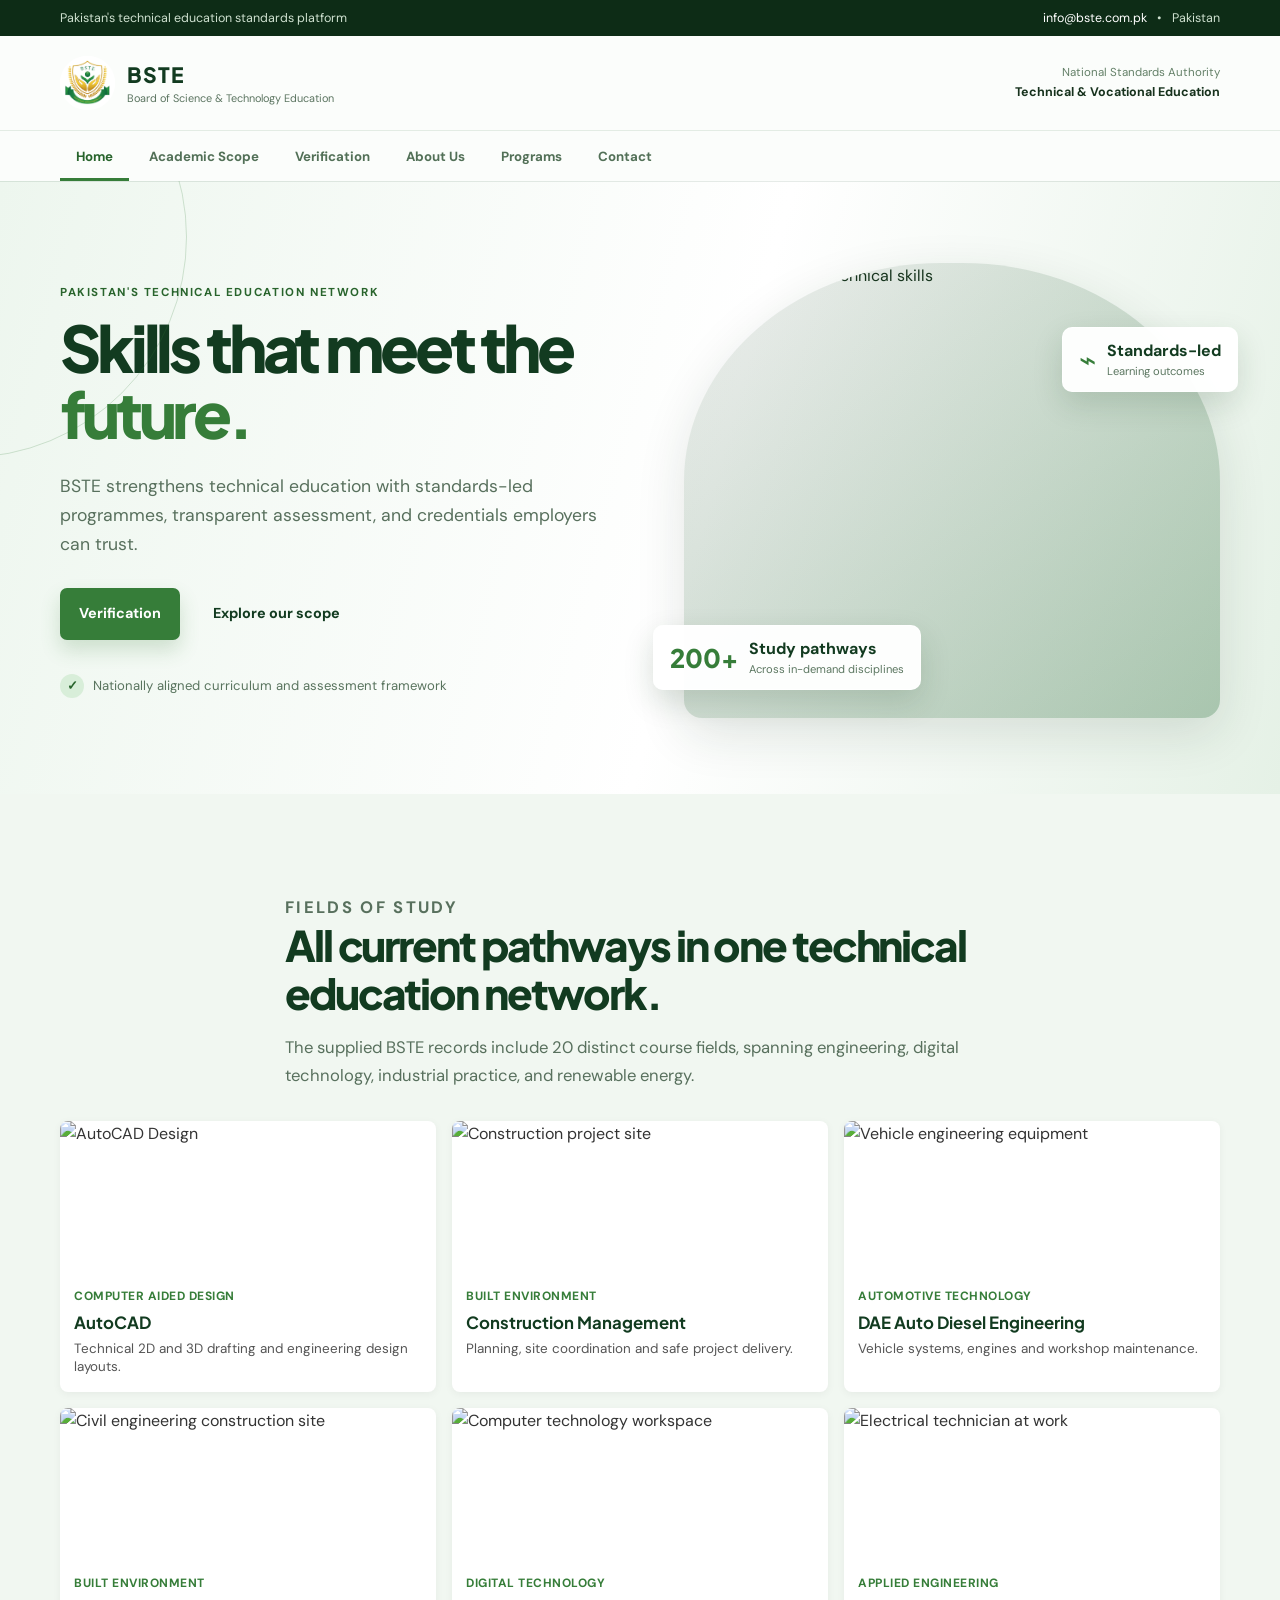
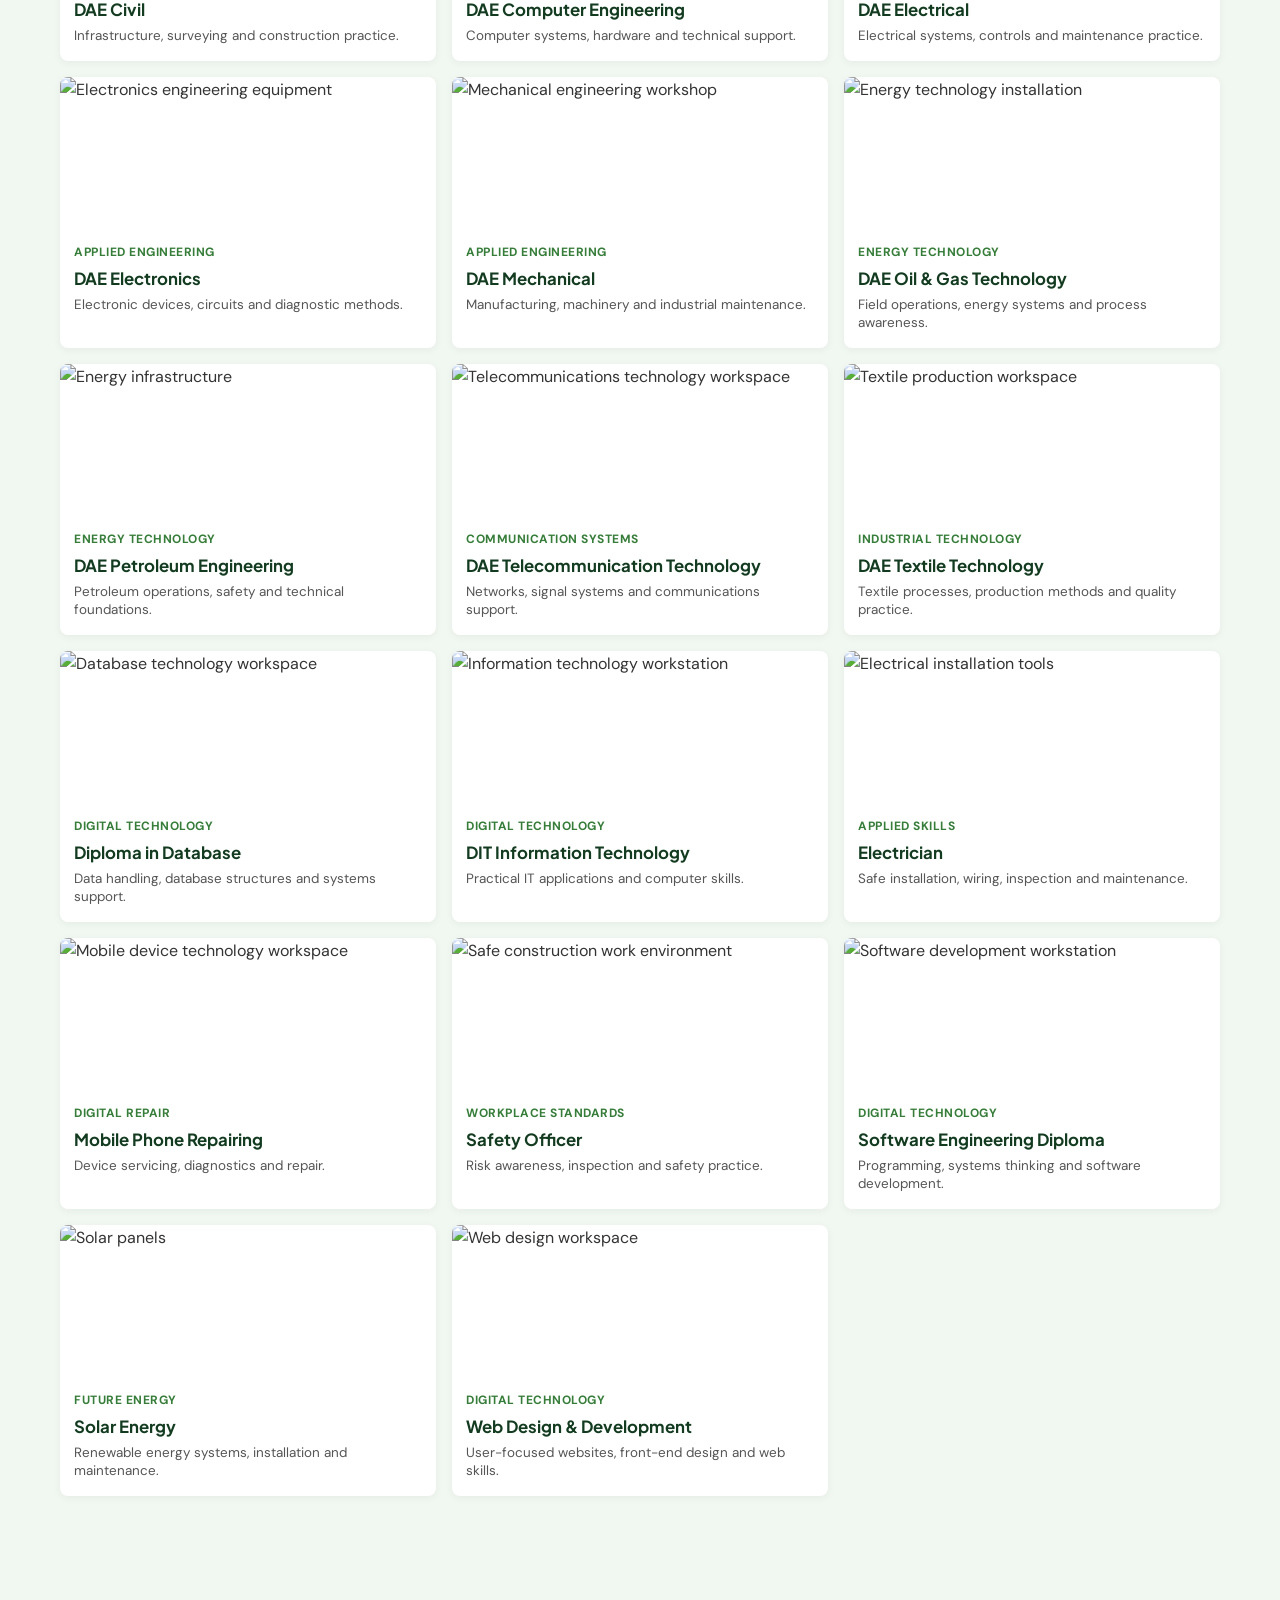
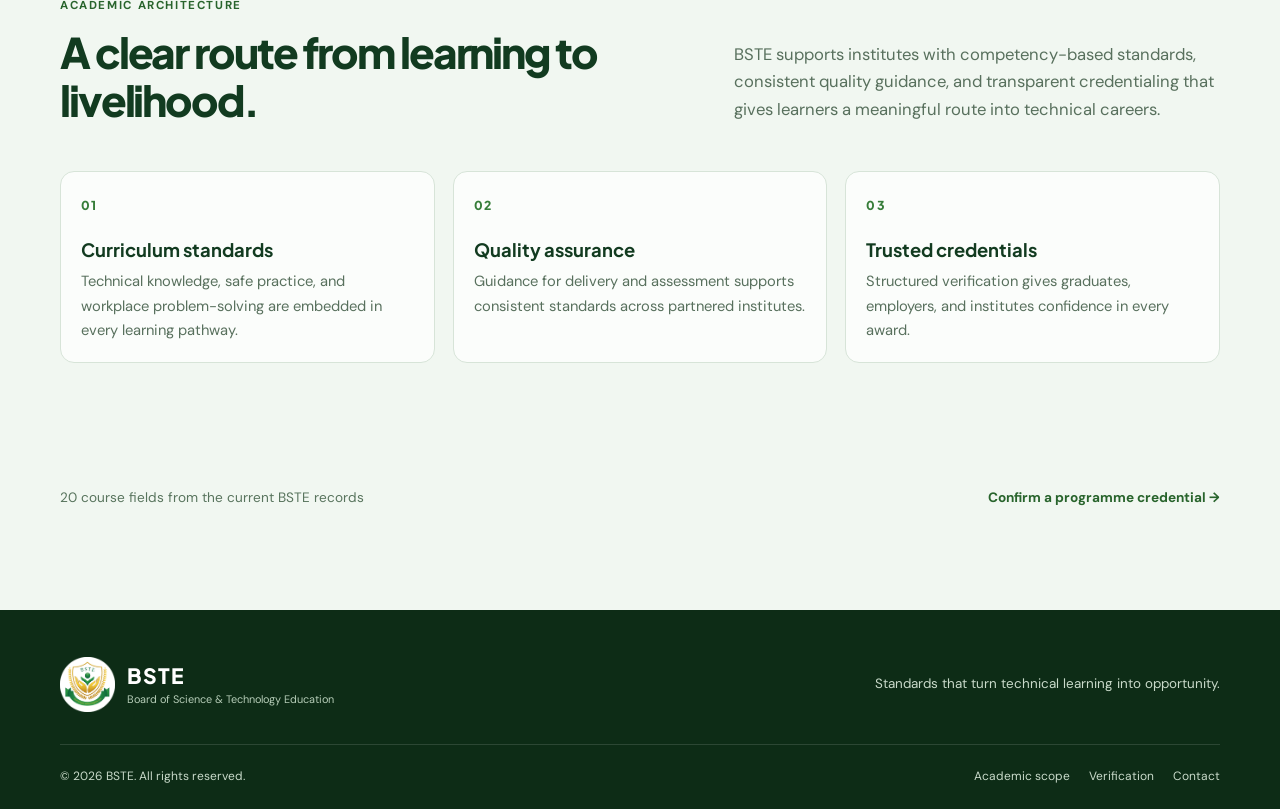
==== commit 64fadfc6: "Reorganize academic section and program footer" ====
--- a/index.html
+++ b/index.html
@@ -17,7 +17,6 @@
   </header>
   <main id="main-content">
     <section class="hero" id="home"><div class="container hero-grid"><div class="hero-copy"><p class="eyebrow">Pakistan's technical education network</p><h1>Skills that meet the <em>future.</em></h1><p class="lead">BSTE strengthens technical education with standards-led programmes, transparent assessment, and credentials employers can trust.</p><div class="hero-actions"><a class="button button-primary" href="v.html">Verification</a><a class="button button-quiet" href="#academic-scope">Explore our scope</a></div><div class="hero-trust"><span class="trust-mark">✓</span><span>Nationally aligned curriculum and assessment framework</span></div></div><div class="hero-visual"><img src="https://images.pexels.com/photos/256381/pexels-photo-256381.jpeg?auto=compress&amp;cs=tinysrgb&amp;w=1200" alt="Student learning technical skills"><div class="hero-card hero-card-top"><span class="card-icon">⌁</span><div><strong>Standards-led</strong><small>Learning outcomes</small></div></div><div class="hero-card hero-card-bottom"><span class="metric-number">200+</span><div><strong>Study pathways</strong><small>Across in-demand disciplines</small></div></div></div></div></section>
-    <section class="section academic" id="academic-scope"><div class="container split-heading"><div><p class="eyebrow">Academic architecture</p><h2>A clear route from learning to livelihood.</h2></div><p>BSTE supports institutes with competency-based standards, consistent quality guidance, and transparent credentialing that gives learners a meaningful route into technical careers.</p></div><div class="container architecture-grid"><article class="architecture-card"><span>01</span><h3>Curriculum standards</h3><p>Technical knowledge, safe practice, and workplace problem-solving are embedded in every learning pathway.</p></article><article class="architecture-card"><span>02</span><h3>Quality assurance</h3><p>Guidance for delivery and assessment supports consistent standards across partnered institutes.</p></article><article class="architecture-card"><span>03</span><h3>Trusted credentials</h3><p>Structured verification gives graduates, employers, and institutes confidence in every award.</p></article></div></section>
     <section class="section program-section" id="programs"><div class="container section-intro"><p class="eyebrow">Fields of study</p><h2>All current pathways in one technical education network.</h2><p>The supplied BSTE records include 20 distinct course fields, spanning engineering, digital technology, industrial practice, and renewable energy.</p></div><div class="container program-grid">
       <!-- 01. AutoCAD -->
       <article class="program-card"><img src="https://images.pexels.com/photos/3862379/pexels-photo-3862379.jpeg?auto=compress&cs=tinysrgb&w=400" alt="AutoCAD Design"><div><span>Computer Aided Design</span><h3>AutoCAD</h3><p>Technical 2D and 3D drafting and engineering design layouts.</p></div></article>
@@ -78,7 +77,9 @@
       
       <!-- 21. Web Design & Development -->
       <article class="program-card"><img src="https://images.pexels.com/photos/270404/pexels-photo-270404.jpeg?auto=compress&cs=tinysrgb&w=400" alt="Web design workspace"><div><span>Digital technology</span><h3>Web Design &amp; Development</h3><p>User-focused websites, front-end design and web skills.</p></div></article>
-    </div><div class="container program-footer"><span>20 course fields from the current BSTE records</span><a href="v.html">Confirm a programme credential →</a></div></section>
+    </div>
+         <section class="section academic" id="academic-scope"><div class="container split-heading"><div><p class="eyebrow">Academic architecture</p><h2>A clear route from learning to livelihood.</h2></div><p>BSTE supports institutes with competency-based standards, consistent quality guidance, and transparent credentialing that gives learners a meaningful route into technical careers.</p></div><div class="container architecture-grid"><article class="architecture-card"><span>01</span><h3>Curriculum standards</h3><p>Technical knowledge, safe practice, and workplace problem-solving are embedded in every learning pathway.</p></article><article class="architecture-card"><span>02</span><h3>Quality assurance</h3><p>Guidance for delivery and assessment supports consistent standards across partnered institutes.</p></article><article class="architecture-card"><span>03</span><h3>Trusted credentials</h3><p>Structured verification gives graduates, employers, and institutes confidence in every award.</p></article></div></section>
+      <div class="container program-footer"><span>20 course fields from the current BSTE records</span><a href="v.html">Confirm a programme credential →</a></div></section>
   </main>
  <footer class="site-footer">
     <div class="container footer-top"><a class="brand" href="index.html" style="display: flex !important; align-items: center !important; gap: 12px !important; text-decoration: none !important;"><img src="logo.png" alt="BSTE logo" style="height: 55px !important; width: auto !important; max-width: none !important; object-fit: contain !important; display: block !important;"> <span class="brand-copy"><strong>BSTE</strong><small>Board of Science &amp; Technology Education</small></span></a><p>Standards that turn technical learning into opportunity.</p></div><div class="container footer-bottom"><span>© <span id="current-year"></span> BSTE. All rights reserved.</span><div><a href="#academic-scope">Academic scope</a><a href="v.html">Verification</a><a href="#contact">Contact</a></div></div>
--- a/styles.css
+++ b/styles.css
@@ -1,32 +1,1316 @@
-:root{--ink:#17321d;--soft:#58705d;--forest:#123b20;--green:#367d39;--dark:#28642c;--mint:#eaf4eb;--line:#d7e4d8;--white:#fbfdfb;--shadow:0 16px 50px rgba(23,50,29,.12)}*{box-sizing:border-box}html{scroll-behavior:smooth}body{margin:0;background:#f7fbf7;color:var(--ink);font:16px/1.65 "DM Sans",Arial,sans-serif}a{color:inherit;text-decoration:none}.container{width:min(1160px,calc(100% - 48px));margin:auto}.skip-link{position:absolute;left:-999px;top:10px;z-index:50;background:#fff;padding:8px 12px}.skip-link:focus{left:12px}.topbar{background:#0d2c16;color:#cfe1d0;font-size:.78rem}.topbar-inner{min-height:36px;display:flex;justify-content:space-between;align-items:center;gap:16px}.topbar a{color:#fff}.topbar-inner div{display:flex;gap:10px}.site-header{position:sticky;top:0;z-index:10;background:var(--white);box-shadow:0 1px 0 rgba(18,59,32,.1)}.header-inner{min-height:94px;display:flex;justify-content:space-between;align-items:center;gap:24px}.brand{display:flex;align-items:center;gap:13px}.brand-logo{width:56px;height:56px;flex:0 0 56px;border-radius:50%;background:var(--green) url("logo.png") center/contain no-repeat;box-shadow:inset 0 0 0 2px rgba(255,255,255,.45)}.brand-copy{display:grid;line-height:1.15}.brand-copy strong{color:var(--forest);font:800 1.32rem "Plus Jakarta Sans",sans-serif;letter-spacing:.05em}.brand-copy small{max-width:245px;margin-top:3px;color:#5b7460;font-size:.68rem;line-height:1.35}.header-meta{display:grid;color:#648068;font-size:.72rem;text-align:right}.header-meta strong{color:var(--ink);font-size:.78rem}.main-nav{border-top:1px solid #e3ece4}.nav-inner{height:50px;display:flex;align-items:stretch;gap:4px}.main-nav a{padding:15px 16px 12px;border-bottom:3px solid transparent;color:#527057;font-size:.83rem;font-weight:700;white-space:nowrap}.main-nav a:hover,.main-nav .active{border-color:var(--green);color:var(--dark)}.menu-toggle{display:none;border:0;background:transparent;padding:8px}.menu-toggle span{display:block;width:24px;height:2px;margin:5px;background:var(--ink)}.hero{position:relative;overflow:hidden;padding:82px 0 76px;background:linear-gradient(105deg,#edf6ee,#fff 55%,#e5f1e6)}.hero::before{content:"";position:absolute;left:-255px;top:-165px;width:440px;height:440px;border:1px solid rgba(54,125,57,.2);border-radius:50%}.hero-grid{display:grid;grid-template-columns:1.02fr .98fr;align-items:center;gap:66px}.eyebrow{margin:0 0 13px;color:var(--dark);font-size:.72rem;font-weight:700;letter-spacing:.14em;text-transform:uppercase}.hero h1,.verify-hero h1,.result-hero h1{max-width:600px;margin:0;color:var(--forest);font:800 clamp(2.6rem,5vw,4.65rem)/1.03 "Plus Jakarta Sans",sans-serif;letter-spacing:-.065em}.hero h1 em,.verify-hero em,.result-hero em{color:var(--green);font-style:normal}.lead{max-width:550px;margin:25px 0 29px;color:var(--soft);font-size:1.1rem}.hero-actions{display:flex;align-items:center;flex-wrap:wrap;gap:14px}.button{display:inline-flex;justify-content:center;align-items:center;gap:13px;padding:13px 18px;border:1px solid transparent;border-radius:7px;cursor:pointer;font-size:.9rem;font-weight:700;transition:.2s}.button span{font-size:1.2rem}.button-primary{color:#fff;background:var(--green);box-shadow:0 10px 20px rgba(54,125,57,.2)}.button-primary:hover{background:var(--dark);transform:translateY(-2px)}.button-quiet{color:var(--forest)}.hero-trust{display:flex;align-items:center;gap:9px;margin-top:34px;color:#59745e;font-size:.82rem}.trust-mark,.verify-shield,.note-icon{display:grid;place-items:center;width:24px;height:24px;border-radius:50%;background:#d8eed9;color:var(--dark);font-weight:800}.hero-visual{position:relative;height:455px}.hero-visual>img{width:100%;height:100%;display:block;border-radius:48% 48% 18px 18px;box-shadow:var(--shadow);object-fit:cover}.hero-visual:before{content:"";position:absolute;z-index:1;inset:0;border-radius:48% 48% 18px 18px;background:linear-gradient(145deg,rgba(13,44,22,.08),rgba(22,92,38,.3))}.hero-card{position:absolute;z-index:2;display:flex;align-items:center;gap:11px;padding:13px 16px;border:1px solid rgba(255,255,255,.85);border-radius:10px;background:rgba(255,255,255,.96);box-shadow:0 12px 30px rgba(22,58,30,.15);color:var(--forest);line-height:1.25}.hero-card strong,.hero-card small{display:block}.hero-card small{margin-top:3px;color:#5c7761;font-size:.7rem}.hero-card-top{right:-18px;top:64px}.hero-card-bottom{left:-31px;bottom:28px}.card-icon,.metric-number{color:var(--green)}.card-icon{font-size:1.8rem}.metric-number{font:800 1.6rem/1 "Plus Jakarta Sans",sans-serif}.section{padding:100px 0}.section h2,.contact-section h2{margin:0;color:var(--forest);font:800 clamp(2rem,3.3vw,3.2rem)/1.12 "Plus Jakarta Sans",sans-serif;letter-spacing:-.05em}.split-heading{display:grid;grid-template-columns:1.1fr .9fr;align-items:end;gap:80px}.split-heading>p,.section-intro>p{margin:0;color:var(--soft);font-size:1.04rem}.architecture-grid{display:grid;grid-template-columns:repeat(3,1fr);gap:18px;margin-top:48px}.architecture-card{padding:28px;border:1px solid var(--line);border-radius:18px;background:var(--white);transition:.2s}.architecture-card:hover{border-color:transparent;box-shadow:var(--shadow);transform:translateY(-4px)}.architecture-card>span{color:var(--green);font:800 .77rem "Plus Jakarta Sans",sans-serif;letter-spacing:.1em}.architecture-card h3{margin:42px 0 12px;color:var(--forest);font:700 1.25rem "Plus Jakarta Sans",sans-serif}.architecture-card p{margin:0;color:var(--soft);font-size:.92rem}.program-section{background:#f1f7f1}.section-intro{max-width:710px}.section-intro>p:last-child{margin-top:18px}.program-grid{display:grid;grid-template-columns:repeat(3,1fr);gap:16px;margin-top:32px}.program-card{position:relative;display:flex;flex-direction:column;min-height:260px;overflow:hidden;border-radius:8px;background:#ffffff;box-shadow:0 2px 8px rgba(0,0,0,0.05);color:#333;isolation:isolate}.program-card img{width:100%;height:130px;object-fit:cover;transition:transform .45s}.program-card:hover img{transform:scale(1.04)}.program-card:after{content:none}.program-card div{padding:12px;display:flex;flex-direction:column;gap:3px;background:transparent;border:none !important}.program-card div span{color:var(--green);font-weight:700;font-size:0.75rem;text-transform:uppercase;letter-spacing:0.5px}.program-card div h3{margin:2px 0 4px;color:var(--forest);font:700 1.05rem "Plus Jakarta Sans",sans-serif}.program-card div p{margin:0;color:#555;font-size:0.84rem;line-height:1.35}.program-footer{display:flex;justify-content:space-between;gap:20px;margin-top:24px;color:#58745d;font-size:.85rem}.program-footer a{color:var(--dark);font-weight:700}.stats-band{padding:48px 0;background:var(--forest);color:#fff}.stats-grid{display:grid;grid-template-columns:repeat(4,1fr);gap:24px}.stats-grid div{padding-left:24px;border-left:1px solid rgba(255,255,255,.22)}.stats-grid strong{display:block;font:800 clamp(1.7rem,3vw,2.7rem) "Plus Jakarta Sans",sans-serif;letter-spacing:-.07em}.stats-grid span{color:#c7dac9;font-size:.82rem}.verification-panel{padding:92px 0;background:linear-gradient(135deg,#e7f4e8,#fbfefb)}.verify-grid{display:grid;grid-template-columns:1fr .85fr;align-items:center;gap:120px}.verify-grid>div>p:not(.eyebrow){color:var(--soft)}.verify-callout{padding:38px;border-top:4px solid var(--green);border-radius:17px;background:var(--white);box-shadow:var(--shadow)}.verify-shield{width:43px;height:43px;font-size:1.25rem}.verify-callout h3{margin:17px 0 5px;color:var(--forest);font:700 1.43rem "Plus Jakarta Sans",sans-serif}.verify-callout p{margin:0 0 22px;color:var(--soft);font-size:.91rem}.about-grid{display:grid;grid-template-columns:.92fr 1.08fr;align-items:center;gap:84px}.about-image{position:relative;min-height:480px}.about-image:before{content:"";position:absolute;inset:-15px 28px 20px -18px;border:1px solid #b7dcb9;border-radius:130px 18px 18px 18px}.about-image img{position:relative;width:100%;height:480px;display:block;border-radius:130px 18px 18px 18px;object-fit:cover}.about-copy>p:not(.eyebrow){margin:22px 0;color:var(--soft)}.beliefs{display:grid;grid-template-columns:1fr 1fr;gap:17px;margin-top:28px}.beliefs>div{padding-top:16px;border-top:2px solid var(--green)}.beliefs h3{margin:0 0 7px;color:var(--forest);font:700 1rem "Plus Jakarta Sans",sans-serif}.beliefs p{margin:0;color:#5c7560;font-size:.86rem;line-height:1.55}.contact-section{padding:64px 0;background:var(--green);color:#fff}.contact-section .eyebrow{color:#dff4c7}.contact-section h2{color:#fff}.contact-inner{display:flex;align-items:center;justify-content:space-between;gap:40px}.contact-links{display:grid;gap:7px;text-align:right}.contact-links a{font-size:1.05rem;font-weight:700}.contact-links span{color:#dcf0de;font-size:.85rem}.site-footer{padding:47px 0 23px;background:#0d2c16;color:#c9daca}.footer-top{display:flex;align-items:center;justify-content:space-between;gap:24px;padding-bottom:32px;border-bottom:1px solid rgba(255,255,255,.13)}.footer-top .brand-copy strong{color:#fff}.footer-top .brand-copy small{color:#b6cdb8}.footer-top>p{margin:0;font-size:.84rem}.footer-bottom{display:flex;justify-content:space-between;gap:20px;padding-top:22px;font-size:.75rem}.footer-bottom div{display:flex;gap:19px}.footer-bottom a:hover{color:#fff}.verification-page,.result-page{min-height:600px;background:#f5faf5}.verify-hero,.result-hero{padding:48px 0 42px;border-bottom:1px solid #d6e6d7;background:linear-gradient(114deg,#e3f1e4,#fff)}.verify-hero h1,.result-hero h1{font-size:clamp(2.3rem,4vw,3.7rem)}.verify-hero .container>p:last-child{margin:14px 0 0;color:var(--soft)}.form-section{padding:44px 0 74px}.form-layout{display:grid;grid-template-columns:1.2fr .8fr;gap:32px}.verification-form-card{padding:38px 42px;border-radius:16px;background:var(--white);box-shadow:0 10px 38px rgba(23,50,29,.09)}.form-kicker{margin:0;color:var(--green);font-size:.7rem;font-weight:700;letter-spacing:.13em;text-transform:uppercase}.verification-form-card h2{margin:8px 0 5px;color:var(--forest);font:700 1.75rem "Plus Jakarta Sans",sans-serif}.form-copy{margin:0 0 23px;color:#627a66;font-size:.91rem}.verification-form-card form{display:grid;gap:15px}.verification-form-card label{color:#2b4a31;font-size:.84rem;font-weight:700}.verification-form-card input{display:block;width:100%;margin-top:7px;padding:13px 14px;border:1px solid #c9dccb;border-radius:7px;outline:none;background:#fff;color:var(--ink);font:500 1rem "DM Sans",sans-serif}.verification-form-card input:focus{border-color:var(--green);box-shadow:0 0 0 3px rgba(54,125,57,.12)}.form-status{min-height:1.3em;margin:0;color:#a62f25;font-size:.85rem}.button-wide{width:100%;padding-block:14px}.privacy-note{margin:17px 0 0;color:#708673;font-size:.75rem}.verify-notes{padding:38px;border-radius:16px;background:var(--forest);color:#d9ebdb}.note-icon{width:42px;height:42px;background:#d7ef9a;color:var(--dark);font-size:1.15rem}.verify-notes h2{margin:22px 0 8px;color:#fff;font:700 1.6rem "Plus Jakarta Sans",sans-serif}.verify-notes p{margin:0;font-size:.91rem}.verify-notes ul{margin:34px 0 0;padding:0;border-top:1px solid rgba(255,255,255,.18);list-style:none}.verify-notes li{padding:13px 0;border-bottom:1px solid rgba(255,255,255,.13);font-size:.86rem}.verify-notes li:before{content:"✓";margin-right:9px;color:#d7ef9a}.result-section{padding:26px 0 64px}.result-card{overflow:hidden;border-radius:17px;background:var(--white);box-shadow:0 12px 38px rgba(23,50,29,.1)}.result-status{display:flex;align-items:center;gap:12px;padding:17px 32px;background:#e1f1e2;color:var(--dark);font-weight:700}.result-status span{display:grid;place-items:center;width:27px;height:27px;border-radius:50%;background:var(--green);color:#fff}.result-title{padding:22px 32px 19px;border-bottom:1px solid var(--line)}.result-title .eyebrow{margin-bottom:5px}.result-title h2{margin:0;color:var(--forest);font:700 clamp(1.5rem,3vw,2rem) "Plus Jakarta Sans",sans-serif}.record-grid{display:grid;grid-template-columns:repeat(2,1fr);column-gap:44px;padding:2px 32px 17px}.record-row{display:flex;justify-content:space-between;align-items:baseline;gap:20px;padding:12px 0;border-bottom:1px solid #e2ece3}.record-row dt{color:#5f7863;font-size:.78rem;font-weight:700}.record-row dd{max-width:66%;margin:0;color:var(--forest);font-size:.89rem;font-weight:600;text-align:right}.performance{margin:0 32px 20px;padding:17px 20px;border-radius:11px;background:#f0f7f0}.performance-top{display:flex;justify-content:space-between;gap:14px;margin-bottom:10px}.performance-top span{color:#526e57;font-size:.78rem;font-weight:700}.performance-top strong{color:var(--dark);font-size:.91rem}.performance-bar{height:9px;overflow:hidden;border-radius:20px;background:#d4e6d5}.performance-fill{height:100%;border-radius:20px;background:linear-gradient(90deg,var(--green),#83b853)}.result-actions{display:flex;gap:13px;padding:0 32px 27px}.button-outline{border-color:#b8cfbb;background:var(--white);color:var(--forest)}.missing-result{max-width:620px;margin:auto;padding:50px;border-radius:17px;background:var(--white);box-shadow:var(--shadow);text-align:center}.missing-result h2{margin:17px 0 8px;color:var(--forest);font:700 1.8rem "Plus Jakarta Sans",sans-serif}.missing-result p{margin:0 0 25px;color:#617966}.missing-icon{display:grid;place-items:center;width:47px;height:47px;margin:auto;border-radius:50%;background:#fcecec;color:#a62f25;font-size:1.35rem;font-weight:800}@media(max-width:850px){.header-meta{display:none}.hero-grid,.about-grid,.verify-grid,.form-layout{grid-template-columns:1fr;gap:42px}.hero{padding:66px 0}.hero-visual{width:92%;max-width:550px;height:400px;margin-left:auto}.split-heading{grid-template-columns:1fr;gap:17px}.program-grid{grid-template-columns:repeat(2,1fr)}.program-card{min-height:375px}.about-image{max-width:550px}.contact-inner{flex-direction:column;align-items:flex-start}.contact-links{text-align:left}.stats-grid{grid-template-columns:repeat(2,1fr);row-gap:32px}.form-layout{max-width:650px}.main-nav{overflow:auto}.nav-inner{width:max-content;margin-inline:24px}.main-nav a{padding-inline:12px}}@media(max-width:560px){.container{width:min(100% - 32px,1160px)}.topbar-inner{justify-content:center;text-align:center}.topbar-inner>span,.header-meta{display:none}.header-inner{min-height:75px}.brand-logo{flex-basis:46px;width:46px;height:46px}.brand-copy strong{font-size:1.12rem}.brand-copy small{max-width:190px;font-size:.59rem}.menu-toggle{display:block}.main-nav{max-height:0;overflow:hidden;transition:max-height .25s}.main-nav.open{max-height:300px}.nav-inner{display:grid;width:auto;height:auto;margin:0;padding:9px 16px}.main-nav a{padding:9px 3px;border-bottom:0;border-left:3px solid transparent}.main-nav .active{border-left-color:var(--green)}.hero h1{font-size:2.72rem}.hero-visual{width:100%;height:330px}.hero-card-top{top:34px;right:8px}.hero-card-bottom{bottom:14px;left:8px}.hero-card{padding:10px;font-size:.78rem}.section{padding:70px 0}.architecture-grid,.program-grid,.beliefs{grid-template-columns:1fr}.program-card{min-height:330px}.program-card div{right:14px;bottom:14px;left:14px}.stats-grid{gap:0}.stats-grid div{padding:14px 12px}.footer-top,.footer-bottom{flex-direction:column;align-items:flex-start}.footer-bottom div{flex-wrap:wrap}.verify-hero,.result-hero{padding:36px 0 31px}.form-section{padding:25px 0 56px}.verification-form-card,.verify-notes{padding:27px}.result-section{padding:16px 0 45px}.result-status,.result-title{padding-inline:20px}.record-grid{grid-template-columns:1fr;padding-inline:20px}.record-row{gap:12px;padding:10px 0}.record-row dd{max-width:58%}.performance{margin-inline:20px;padding:15px}.result-actions{flex-direction:column;padding:0 20px 25px}.result-actions .button{width:100%}.missing-result{padding:34px 22px}}
-/* Logo ke wrapper ko bilkul default aur clean karne ke liye */
-.logo-circle {
-    display: block !important;
-    background: transparent !important;
-    background-color: transparent !important;
-    border-radius: 0 !important;
-    padding: 0 !important;
-    box-index: none !important;
-    box-shadow: none !important;
-    
-    /* Yahan iski fixed width/height khatam kar rahe hain taake oval shape toot jaye */
-    width: auto !important; 
-    height: 55px !important; /* Aap logo ki height yahan se control kar sakte hain */
-    min-width: unset !important;
-    min-height: unset !important;
-}
-
-/* Logo image ko uski asli scale (aspect ratio) mein dikhane ke liye */
+:root {
+  --ink: #17321d;
+  --soft: #58705d;
+  --forest: #123b20;
+  --green: #367d39;
+  --dark: #28642c;
+  --mint: #eaf4eb;
+  --line: #d7e4d8;
+  --white: #fbfdfb;
+  --shadow: 0 16px 50px rgba(23, 50, 29, .12);
+}
+
+* {
+  box-sizing: border-box;
+}
+
+html {
+  scroll-behavior: smooth;
+}
+
+body {
+  margin: 0;
+  background: #f7fbf7;
+  color: var(--ink);
+  font: 16px/1.65 "DM Sans", Arial, sans-serif;
+}
+
+a {
+  color: inherit;
+  text-decoration: none;
+}
+
+.container {
+  width: min(1160px, calc(100% - 48px));
+  margin: auto;
+}
+
+.skip-link {
+  position: absolute;
+  left: -999px;
+  top: 10px;
+  z-index: 50;
+  background: #fff;
+  padding: 8px 12px;
+}
+
+.skip-link:focus {
+  left: 12px;
+}
+
+.topbar {
+  background: #0d2c16;
+  color: #cfe1d0;
+  font-size: .78rem;
+}
+
+.topbar-inner {
+  min-height: 36px;
+  display: flex;
+  justify-content: space-between;
+  align-items: center;
+  gap: 16px;
+}
+
+.topbar a {
+  color: #fff;
+}
+
+.topbar-inner div {
+  display: flex;
+  gap: 10px;
+}
+
+.site-header {
+  position: sticky;
+  top: 0;
+  z-index: 10;
+  background: var(--white);
+  box-shadow: 0 1px 0 rgba(18, 59, 32, .1);
+}
+
+.header-inner {
+  min-height: 94px;
+  display: flex;
+  justify-content: space-between;
+  align-items: center;
+  gap: 24px;
+}
+
+.brand {
+  display: flex;
+  align-items: center;
+  gap: 13px;
+}
+
+/* --- LOGO FIXED CODE START --- */
 .brand-logo {
-    height: 100% !important;
-    width: auto !important; /* Isse image horizontally stretch nahi hogi */
-    object-fit: contain !important;
-    display: block !important;
-}
-
-/* Header ke andar space barabar karne ke liye */
-.brand {
-    display: flex !important;
-    align-items: center !important;
-    gap: 15px !important;
-}
+  height: 55px !important;
+  width: auto !important;
+  max-width: none !important;
+  object-fit: contain !important;
+  border-radius: 0 !important;
+  background: transparent !important;
+  box-shadow: none !important;
+}
+/* --- LOGO FIXED CODE END --- */
+
+.brand-copy {
+  display: grid;
+  line-height: 1.15;
+}
+
+.brand-copy strong {
+  color: var(--forest);
+  font: 800 1.32rem "Plus Jakarta Sans", sans-serif;
+  letter-spacing: .05em;
+}
+
+.brand-copy small {
+  max-width: 245px;
+  margin-top: 3px;
+  color: #5b7460;
+  font-size: .68rem;
+  line-height: 1.35;
+}
+
+.header-meta {
+  display: grid;
+  color: #648068;
+  font-size: .72rem;
+  text-align: right;
+}
+
+.header-meta strong {
+  color: var(--ink);
+  font-size: .78rem;
+}
+
+.main-nav {
+  border-top: 1px solid #e3ece4;
+}
+
+.nav-inner {
+  height: 50px;
+  display: flex;
+  align-items: stretch;
+  gap: 4px;
+}
+
+.main-nav a {
+  padding: 15px 16px 12px;
+  border-bottom: 3px solid transparent;
+  color: #527057;
+  font-size: .83rem;
+  font-weight: 700;
+  white-space: nowrap;
+}
+
+.main-nav a:hover,
+.main-nav .active {
+  border-color: var(--green);
+  color: var(--dark);
+}
+
+.menu-toggle {
+  display: none;
+  border: 0;
+  background: transparent;
+  padding: 8px;
+}
+
+.menu-toggle span {
+  display: block;
+  width: 24px;
+  height: 2px;
+  margin: 5px;
+  background: var(--ink);
+}
+
+.hero {
+  position: relative;
+  overflow: hidden;
+  padding: 82px 0 76px;
+  background: linear-gradient(105deg, #edf6ee, #fff 55%, #e5f1e6);
+}
+
+.hero::before {
+  content: "";
+  position: absolute;
+  left: -255px;
+  top: -165px;
+  width: 440px;
+  height: 440px;
+  border: 1px solid rgba(54, 125, 57, .2);
+  border-radius: 50%;
+}
+
+.hero-grid {
+  display: grid;
+  grid-template-columns: 1.02fr .98fr;
+  align-items: center;
+  gap: 66px;
+}
+
+.eyebrow {
+  margin: 0 0 13px;
+  color: var(--dark);
+  font-size: .72rem;
+  font-weight: 700;
+  letter-spacing: .14em;
+  text-transform: uppercase;
+}
+
+.hero h1,
+.verify-hero h1,
+.result-hero h1 {
+  max-width: 600px;
+  margin: 0;
+  color: var(--forest);
+  font: 800 clamp(2.6rem, 5vw, 4.65rem)/1.03 "Plus Jakarta Sans", sans-serif;
+  letter-spacing: -.065em;
+}
+
+.hero h1 em,
+.verify-hero em,
+.result-hero em {
+  color: var(--green);
+  font-style: normal;
+}
+
+.lead {
+  max-width: 550px;
+  margin: 25px 0 29px;
+  color: var(--soft);
+  font-size: 1.1rem;
+}
+
+.hero-actions {
+  display: flex;
+  align-items: center;
+  flex-wrap: wrap;
+  gap: 14px;
+}
+
+.button {
+  display: inline-flex;
+  justify-content: center;
+  align-items: center;
+  gap: 13px;
+  padding: 13px 18px;
+  border: 1px solid transparent;
+  border-radius: 7px;
+  cursor: pointer;
+  font-size: .9rem;
+  font-weight: 700;
+  transition: .2s;
+}
+
+.button span {
+  font-size: 1.2rem;
+}
+
+.button-primary {
+  color: #fff;
+  background: var(--green);
+  box-shadow: 0 10px 20px rgba(54, 125, 57, .2);
+}
+
+.button-primary:hover {
+  background: var(--dark);
+  transform: translateY(-2px);
+}
+
+.button-quiet {
+  color: var(--forest);
+}
+
+.hero-trust {
+  display: flex;
+  align-items: center;
+  gap: 9px;
+  margin-top: 34px;
+  color: #59745e;
+  font-size: .82rem;
+}
+
+.trust-mark,
+.verify-shield,
+.note-icon {
+  display: grid;
+  place-items: center;
+  width: 24px;
+  height: 24px;
+  border-radius: 50%;
+  background: #d8eed9;
+  color: var(--dark);
+  font-weight: 800;
+}
+
+.hero-visual {
+  position: relative;
+  height: 455px;
+}
+
+.hero-visual>img {
+  width: 100%;
+  height: 100%;
+  display: block;
+  border-radius: 48% 48% 18px 18px;
+  box-shadow: var(--shadow);
+  object-fit: cover;
+}
+
+.hero-visual:before {
+  content: "";
+  position: absolute;
+  z-index: 1;
+  inset: 0;
+  border-radius: 48% 48% 18px 18px;
+  background: linear-gradient(145deg, rgba(13, 44, 22, .08), rgba(22, 92, 38, .3));
+}
+
+.hero-card {
+  position: absolute;
+  z-index: 2;
+  display: flex;
+  align-items: center;
+  gap: 11px;
+  padding: 13px 16px;
+  border: 1px solid rgba(255, 255, 255, .85);
+  border-radius: 10px;
+  background: rgba(255, 255, 255, .96);
+  box-shadow: 0 12px 30px rgba(22, 58, 30, .15);
+  color: var(--forest);
+  line-height: 1.25;
+}
+
+.hero-card strong,
+.hero-card small {
+  display: block;
+}
+
+.hero-card small {
+  margin-top: 3px;
+  color: #5c7761;
+  font-size: .7rem;
+}
+
+.hero-card-top {
+  right: -18px;
+  top: 64px;
+}
+
+.hero-card-bottom {
+  left: -31px;
+  bottom: 28px;
+}
+
+.card-icon,
+.metric-number {
+  color: var(--green);
+}
+
+.card-icon {
+  font-size: 1.8rem;
+}
+
+.metric-number {
+  font: 800 1.6rem/1 "Plus Jakarta Sans", sans-serif;
+}
+
+.section {
+  padding: 100px 0;
+}
+
+.section h2,
+.contact-section h2 {
+  margin: 0;
+  color: var(--forest);
+  font: 800 clamp(2rem, 3.3vw, 3.2rem)/1.12 "Plus Jakarta Sans", sans-serif;
+  letter-spacing: -.05em;
+}
+
+.split-heading {
+  display: grid;
+  grid-template-columns: 1.1fr .9fr;
+  align-items: end;
+  gap: 80px;
+}
+
+.split-heading>p,
+.section-intro>p {
+  margin: 0;
+  color: var(--soft);
+  font-size: 1.04rem;
+}
+
+.architecture-grid {
+  display: grid;
+  grid-template-columns: repeat(3, 1fr);
+  gap: 18px;
+  margin-top: 48px;
+}
+
+/* COMPACT ADJUSTMENT DONE HERE */
+.architecture-card {
+  padding: 20px;
+  border: 1px solid var(--line);
+  border-radius: 14px;
+  background: var(--white);
+  transition: .2s;
+}
+
+.architecture-card:hover {
+  border-color: transparent;
+  box-shadow: var(--shadow);
+  transform: translateY(-4px);
+}
+
+.architecture-card>span {
+  color: var(--green);
+  font: 800 .77rem "Plus Jakarta Sans", sans-serif;
+  letter-spacing: .1em;
+}
+
+/* COMPACT ADJUSTMENT DONE HERE */
+.architecture-card h3 {
+  margin: 20px 0 8px;
+  color: var(--forest);
+  font: 700 1.15rem "Plus Jakarta Sans", sans-serif;
+}
+
+.architecture-card p {
+  margin: 0;
+  color: var(--soft);
+  font-size: .92rem;
+}
+
+.program-section {
+  background: #f1f7f1;
+}
+
+.section-intro {
+  max-width: 710px;
+}
+
+.section-intro>p:last-child {
+  margin-top: 18px;
+}
+
+.program-grid {
+  display: grid;
+  grid-template-columns: repeat(3, 1fr);
+  gap: 16px;
+  margin-top: 32px;
+}
+
+/* COMPACT ADJUSTMENT DONE HERE (REMOVED FIXED MIN-HEIGHT) */
+.program-card {
+  position: relative;
+  display: flex;
+  flex-direction: column;
+  min-height: auto;
+  overflow: hidden;
+  border-radius: 8px;
+  background: #ffffff;
+  box-shadow: 0 2px 8px rgba(0, 0, 0, 0.05);
+  color: #333;
+  isolation: isolate;
+  padding-bottom: 12px;
+}
+
+/* COMPACT ADJUSTMENT DONE HERE */
+.program-card img {
+  width: 100%;
+  height: 150px;
+  object-fit: cover;
+  transition: transform .45s;
+}
+
+.program-card:hover img {
+  transform: scale(1.04);
+}
+
+.program-card:after {
+  content: none;
+}
+
+/* COMPACT ADJUSTMENT DONE HERE */
+.program-card div {
+  padding: 16px 14px 4px;
+  display: flex;
+  flex-direction: column;
+  gap: 3px;
+  background: transparent;
+  border: none !important;
+}
+
+.program-card div span {
+  color: var(--green);
+  font-weight: 700;
+  font-size: 0.75rem;
+  text-transform: uppercase;
+  letter-spacing: 0.5px;
+}
+
+.program-card div h3 {
+  margin: 2px 0 4px;
+  color: var(--forest);
+  font: 700 1.05rem "Plus Jakarta Sans", sans-serif;
+}
+
+.program-card div p {
+  margin: 0;
+  color: #555;
+  font-size: 0.84rem;
+  line-height: 1.35;
+}
+
+.program-footer {
+  display: flex;
+  justify-content: space-between;
+  gap: 20px;
+  margin-top: 24px;
+  color: #58745d;
+  font-size: .85rem;
+}
+
+.program-footer a {
+  color: var(--dark);
+  font-weight: 700;
+}
+
+.stats-band {
+  padding: 48px 0;
+  background: var(--forest);
+  color: #fff;
+}
+
+.stats-grid {
+  display: grid;
+  grid-template-columns: repeat(4, 1fr);
+  gap: 24px;
+}
+
+.stats-grid div {
+  padding-left: 24px;
+  border-left: 1px solid rgba(255, 255, 255, .22);
+}
+
+.stats-grid strong {
+  display: block;
+  font: 800 clamp(1.7rem, 3vw, 2.7rem) "Plus Jakarta Sans", sans-serif;
+  letter-spacing: -.07em;
+}
+
+.stats-grid span {
+  color: #c7dac9;
+  font-size: .82rem;
+}
+
+.verification-panel {
+  padding: 92px 0;
+  background: linear-gradient(135deg, #e7f4e8, #fbfefb);
+}
+
+.verify-grid {
+  display: grid;
+  grid-template-columns: 1fr .85fr;
+  align-items: center;
+  gap: 120px;
+}
+
+.verify-grid>div>p:not(.eyebrow) {
+  color: var(--soft);
+}
+
+.verify-callout {
+  padding: 38px;
+  border-top: 4px solid var(--green);
+  border-radius: 17px;
+  background: var(--white);
+  box-shadow: var(--shadow);
+}
+
+.verify-shield {
+  width: 43px;
+  height: 43px;
+  font-size: 1.25rem;
+}
+
+.verify-callout h3 {
+  margin: 17px 0 5px;
+  color: var(--forest);
+  font: 700 1.43rem "Plus Jakarta Sans", sans-serif;
+}
+
+.verify-callout p {
+  margin: 0 0 22px;
+  color: var(--soft);
+  font-size: .91rem;
+}
+
+.about-grid {
+  display: grid;
+  grid-template-columns: .92fr 1.08fr;
+  align-items: center;
+  gap: 84px;
+}
+
+.about-image {
+  position: relative;
+  min-height: 480px;
+}
+
+.about-image:before {
+  content: "";
+  position: absolute;
+  inset: -15px 28px 20px -18px;
+  border: 1px solid #b7dcb9;
+  border-radius: 130px 18px 18px 18px;
+}
+
+.about-image img {
+  position: relative;
+  width: 100%;
+  height: 480px;
+  display: block;
+  border-radius: 130px 18px 18px 18px;
+  object-fit: cover;
+}
+
+.about-copy>p:not(.eyebrow) {
+  margin: 22px 0;
+  color: var(--soft);
+}
+
+.beliefs {
+  display: grid;
+  grid-template-columns: 1fr 1fr;
+  gap: 17px;
+  margin-top: 28px;
+}
+
+.beliefs>div {
+  padding-top: 16px;
+  border-top: 2px solid var(--green);
+}
+
+.beliefs h3 {
+  margin: 0 0 7px;
+  color: var(--forest);
+  font: 700 1rem "Plus Jakarta Sans", sans-serif;
+}
+
+.beliefs p {
+  margin: 0;
+  color: #5c7560;
+  font-size: .86rem;
+  line-height: 1.55;
+}
+
+.contact-section {
+  padding: 64px 0;
+  background: var(--green);
+  color: #fff;
+}
+
+.contact-section .eyebrow {
+  color: #dff4c7;
+}
+
+.contact-section h2 {
+  color: #fff;
+}
+
+.contact-inner {
+  display: flex;
+  align-items: center;
+  justify-content: space-between;
+  gap: 40px;
+}
+
+.contact-links {
+  display: grid;
+  gap: 7px;
+  text-align: right;
+}
+
+.contact-links a {
+  font-size: 1.05rem;
+  font-weight: 700;
+}
+
+.contact-links span {
+  color: #dcf0de;
+  font-size: .85rem;
+}
+
+.site-footer {
+  padding: 47px 0 23px;
+  background: #0d2c16;
+  color: #c9daca;
+}
+
+.footer-top {
+  display: flex;
+  align-items: center;
+  justify-content: space-between;
+  gap: 24px;
+  padding-bottom: 32px;
+  border-bottom: 1px solid rgba(255, 255, 255, .13);
+}
+
+.footer-top .brand-copy strong {
+  color: #fff;
+}
+
+.footer-top .brand-copy small {
+  color: #b6cdb8;
+}
+
+.footer-top>p {
+  margin: 0;
+  font-size: .84rem;
+}
+
+.footer-bottom {
+  display: flex;
+  justify-content: space-between;
+  gap: 20px;
+  padding-top: 22px;
+  font-size: .75rem;
+}
+
+.footer-bottom div {
+  display: flex;
+  gap: 19px;
+}
+
+.footer-bottom a:hover {
+  color: #fff;
+}
+
+.verification-page,
+.result-page {
+  min-height: 600px;
+  background: #f5faf5;
+}
+
+.verify-hero,
+.result-hero {
+  padding: 48px 0 42px;
+  border-bottom: 1px solid #d6e6d7;
+  background: linear-gradient(114deg, #e3f1e4, #fff);
+}
+
+.verify-hero h1,
+.result-hero h1 {
+  font-size: clamp(2.3rem, 4vw, 3.7rem);
+}
+
+.verify-hero .container>p:last-child {
+  margin: 14px 0 0;
+  color: var(--soft);
+}
+
+.form-section {
+  padding: 44px 0 74px;
+}
+
+.form-layout {
+  display: grid;
+  grid-template-columns: 1.2fr .8fr;
+  gap: 32px;
+}
+
+.verification-form-card {
+  padding: 38px 42px;
+  border-radius: 16px;
+  background: var(--white);
+  box-shadow: 0 10px 38px rgba(23, 50, 29, .09);
+}
+
+.form-kicker {
+  margin: 0;
+  color: var(--green);
+  font-size: .7rem;
+  font-weight: 700;
+  letter-spacing: .13em;
+  text-transform: uppercase;
+}
+
+.verification-form-card h2 {
+  margin: 8px 0 5px;
+  color: var(--forest);
+  font: 700 1.75rem "Plus Jakarta Sans", sans-serif;
+}
+
+.form-copy {
+  margin: 0 0 23px;
+  color: #627a66;
+  font-size: .91rem;
+}
+
+.verification-form-card form {
+  display: grid;
+  gap: 15px;
+}
+
+.verification-form-card label {
+  color: #2b4a31;
+  font-size: .84rem;
+  font-weight: 700;
+}
+
+.verification-form-card input {
+  display: block;
+  width: 100%;
+  margin-top: 7px;
+  padding: 13px 14px;
+  border: 1px solid #c9dccb;
+  border-radius: 7px;
+  outline: none;
+  background: #fff;
+  color: var(--ink);
+  font: 500 1rem "DM Sans", sans-serif;
+}
+
+.verification-form-card input:focus {
+  border-color: var(--green);
+  box-shadow: 0 0 0 3px rgba(54, 125, 57, .12);
+}
+
+.form-status {
+  min-height: 1.3em;
+  margin: 0;
+  color: #a62f25;
+  font-size: .85rem;
+}
+
+.button-wide {
+  width: 100%;
+  padding-block: 14px;
+}
+
+.privacy-note {
+  margin: 17px 0 0;
+  color: #708673;
+  font-size: .75rem;
+}
+
+.verify-notes {
+  padding: 38px;
+  border-radius: 16px;
+  background: var(--forest);
+  color: #d9ebdb;
+}
+
+.note-icon {
+  width: 42px;
+  height: 42px;
+  background: #d7ef9a;
+  color: var(--dark);
+  font-size: 1.15rem;
+}
+
+.verify-notes h2 {
+  margin: 22px 0 8px;
+  color: #fff;
+  font: 700 1.6rem "Plus Jakarta Sans", sans-serif;
+}
+
+.verify-notes p {
+  margin: 0;
+  font-size: .91rem;
+}
+
+.verify-notes ul {
+  margin: 34px 0 0;
+  padding: 0;
+  border-top: 1px solid rgba(255, 255, 255, .18);
+  list-style: none;
+}
+
+.verify-notes li {
+  padding: 13px 0;
+  border-bottom: 1px solid rgba(255, 255, 255, .13);
+  font-size: .86rem;
+}
+
+.verify-notes li:before {
+  content: "✓";
+  margin-right: 9px;
+  color: #d7ef9a;
+}
+
+.result-section {
+  padding: 26px 0 64px;
+}
+
+.result-card {
+  overflow: hidden;
+  border-radius: 17px;
+  background: var(--white);
+  box-shadow: 0 12px 38px rgba(23, 50, 29, .1);
+}
+
+.result-status {
+  display: flex;
+  align-items: center;
+  gap: 12px;
+  padding: 17px 32px;
+  background: #e1f1e2;
+  color: var(--dark);
+  font-weight: 700;
+}
+
+.result-status span {
+  display: grid;
+  place-items: center;
+  width: 27px;
+  height: 27px;
+  border-radius: 50%;
+  background: var(--green);
+  color: #fff;
+}
+
+.result-title {
+  padding: 22px 32px 19px;
+  border-bottom: 1px solid var(--line);
+}
+
+.result-title .eyebrow {
+  margin-bottom: 5px;
+}
+
+.result-title h2 {
+  margin: 0;
+  color: var(--forest);
+  font: 700 clamp(1.5rem, 3vw, 2rem) "Plus Jakarta Sans", sans-serif;
+}
+
+.record-grid {
+  display: grid;
+  grid-template-columns: repeat(2, 1fr);
+  column-gap: 44px;
+  padding: 2px 32px 17px;
+}
+
+.record-row {
+  display: flex;
+  justify-content: space-between;
+  align-items: baseline;
+  gap: 20px;
+  padding: 12px 0;
+  border-bottom: 1px solid #e2ece3;
+}
+
+.record-row dt {
+  color: #5f7863;
+  font-size: .78rem;
+  font-weight: 700;
+}
+
+.record-row dd {
+  max-width: 66%;
+  margin: 0;
+  color: var(--forest);
+  font-size: .89rem;
+  font-weight: 600;
+  text-align: right;
+}
+
+.performance {
+  margin: 0 32px 20px;
+  padding: 17px 20px;
+  border-radius: 11px;
+  background: #f0f7f0;
+}
+
+.performance-top {
+  display: flex;
+  justify-content: space-between;
+  gap: 14px;
+  margin-bottom: 10px;
+}
+
+.performance-top span {
+  color: #526e57;
+  font-size: .78rem;
+  font-weight: 700;
+}
+
+.performance-top strong {
+  color: var(--dark);
+  font-size: .91rem;
+}
+
+.performance-bar {
+  height: 9px;
+  overflow: hidden;
+  border-radius: 20px;
+  background: #d4e6d5;
+}
+
+.performance-fill {
+  height: 100%;
+  border-radius: 20px;
+  background: linear-gradient(90deg, var(--green), #83b853);
+}
+
+.result-actions {
+  display: flex;
+  gap: 13px;
+  padding: 0 32px 27px;
+}
+
+.button-outline {
+  border-color: #b8cfbb;
+  background: var(--white);
+  color: var(--forest);
+}
+
+.missing-result {
+  max-width: 620px;
+  margin: auto;
+  padding: 50px;
+  border-radius: 17px;
+  background: var(--white);
+  box-shadow: var(--shadow);
+  text-align: center;
+}
+
+.missing-result h2 {
+  margin: 17px 0 8px;
+  color: var(--forest);
+  font: 700 1.8rem "Plus Jakarta Sans", sans-serif;
+}
+
+.missing-result p {
+  margin: 0 0 25px;
+  color: #617966;
+}
+
+.missing-icon {
+  display: grid;
+  place-items: center;
+  width: 47px;
+  height: 47px;
+  margin: auto;
+  border-radius: 50%;
+  background: #fcecec;
+  color: #a62f25;
+  font-size: 1.35rem;
+  font-weight: 800;
+}
+
+@media(max-width:850px) {
+  .header-meta {
+    display: none;
+  }
+
+  .hero-grid,
+  .about-grid,
+  .verify-grid,
+  .form-layout {
+    grid-template-columns: 1fr;
+    gap: 42px;
+  }
+
+  .hero {
+    padding: 66px 0;
+  }
+
+  .hero-visual {
+    width: 92%;
+    max-width: 550px;
+    height: 400px;
+    margin-left: auto;
+  }
+
+  .split-heading {
+    grid-template-columns: 1fr;
+    gap: 17px;
+  }
+
+  .program-grid {
+    grid-template-columns: repeat(2, 1fr);
+  }
+
+  /* REMOVED FIXED MIN-HEIGHT TO PREVENT WHITE GAPS ON TABLETS */
+  .program-card {
+    min-height: auto;
+  }
+
+  .about-image {
+    max-width: 550px;
+  }
+
+  .contact-inner {
+    flex-direction: column;
+    align-items: flex-start;
+  }
+
+  .contact-links {
+    text-align: left;
+  }
+
+  .stats-grid {
+    grid-template-columns: repeat(2, 1fr);
+    row-gap: 32px;
+  }
+
+  .form-layout {
+    max-width: 650px;
+  }
+
+  .main-nav {
+    overflow: auto;
+  }
+
+  .nav-inner {
+    width: max-content;
+    margin-inline: 24px;
+  }
+
+  .main-nav a {
+    padding-inline: 12px;
+  }
+}
+
+@media(max-width:560px) {
+  .container {
+    width: min(100% - 32px, 1160px);
+  }
+
+  .topbar-inner {
+    justify-content: center;
+    text-align: center;
+  }
+
+  .topbar-inner>span,
+  .header-meta {
+    display: none;
+  }
+
+  .header-inner {
+    min-height: 75px;
+  }
+
+  /* --- MOBILE LOGO RESET --- */
+  .brand-logo {
+    flex-basis: auto !important;
+    width: auto !important;
+    height: 46px !important;
+  }
+
+  .brand-copy strong {
+    font-size: 1.12rem;
+  }
+
+  .brand-copy small {
+    max-width: 190px;
+    font-size: .59rem;
+  }
+
+  .menu-toggle {
+    display: block;
+  }
+
+  .main-nav {
+    max-height: 0;
+    overflow: hidden;
+    transition: max-height .25s;
+  }
+
+  .main-nav.open {
+    max-height: 300px;
+  }
+
+  .nav-inner {
+    display: grid;
+    width: auto;
+    height: auto;
+    margin: 0;
+    padding: 9px 16px;
+  }
+
+  .main-nav a {
+    padding: 9px 3px;
+    border-bottom: 0;
+    border-left: 3px solid transparent;
+  }
+
+  .main-nav .active {
+    border-left-color: var(--green);
+  }
+
+  .hero h1 {
+    font-size: 2.72rem;
+  }
+
+  .hero-visual {
+    width: 100%;
+    height: 330px;
+  }
+
+  .hero-card-top {
+    top: 34px;
+    right: 8px;
+  }
+
+  .hero-card-bottom {
+    bottom: 14px;
+    left: 8px;
+  }
+
+  .hero-card {
+    padding: 10px;
+    font-size: .78rem;
+  }
+
+  .section {
+    padding: 70px 0;
+  }
+
+  .architecture-grid,
+  .program-grid,
+  .beliefs {
+    grid-template-columns: 1fr;
+  }
+
+  /* REMOVED FIXED MIN-HEIGHT TO PREVENT GAPS ON PHONES */
+  .program-card {
+    min-height: auto;
+  }
+
+  /* FIXED MOBILE PADDING GAP TO ALLOW FLEX NORMAL FLOW */
+  .program-card div {
+    padding: 14px;
+  }
+
+  .stats-grid {
+    gap: 0;
+  }
+
+  .stats-grid div {
+    padding: 14px 12px;
+  }
+
+  .footer-top,
+  .footer-bottom {
+    flex-direction: column;
+    align-items: flex-start;
+  }
+
+  .footer-bottom div {
+    flex-wrap: wrap;
+  }
+
+  .verify-hero,
+  .result-hero {
+    padding: 36px 0 31px;
+  }
+
+  .form-section {
+    padding: 25px 0 56px;
+  }
+
+  .verification-form-card,
+  .verify-notes {
+    padding: 27px;
+  }
+
+  .result-section {
+    padding: 16px 0 45px;
+  }
+
+  .result-status,
+  .result-title {
+    padding-inline: 20px;
+  }
+
+  .record-grid {
+    grid-template-columns: 1fr;
+    padding-inline: 20px;
+  }
+
+  .record-row {
+    gap: 12px;
+    padding: 10px 0;
+  }
+
+  .record-row dd {
+    max-width: 58%;
+  }
+
+  .performance {
+    margin-inline: 20px;
+    padding: 15px;
+  }
+
+  .result-actions {
+    flex-direction: column;
+    padding: 0 20px 25px;
+  }
+
+  .result-actions .button {
+    width: 100%;
+  }
+
+  .missing-result {
+    padding: 34px 22px;
+  }
+}
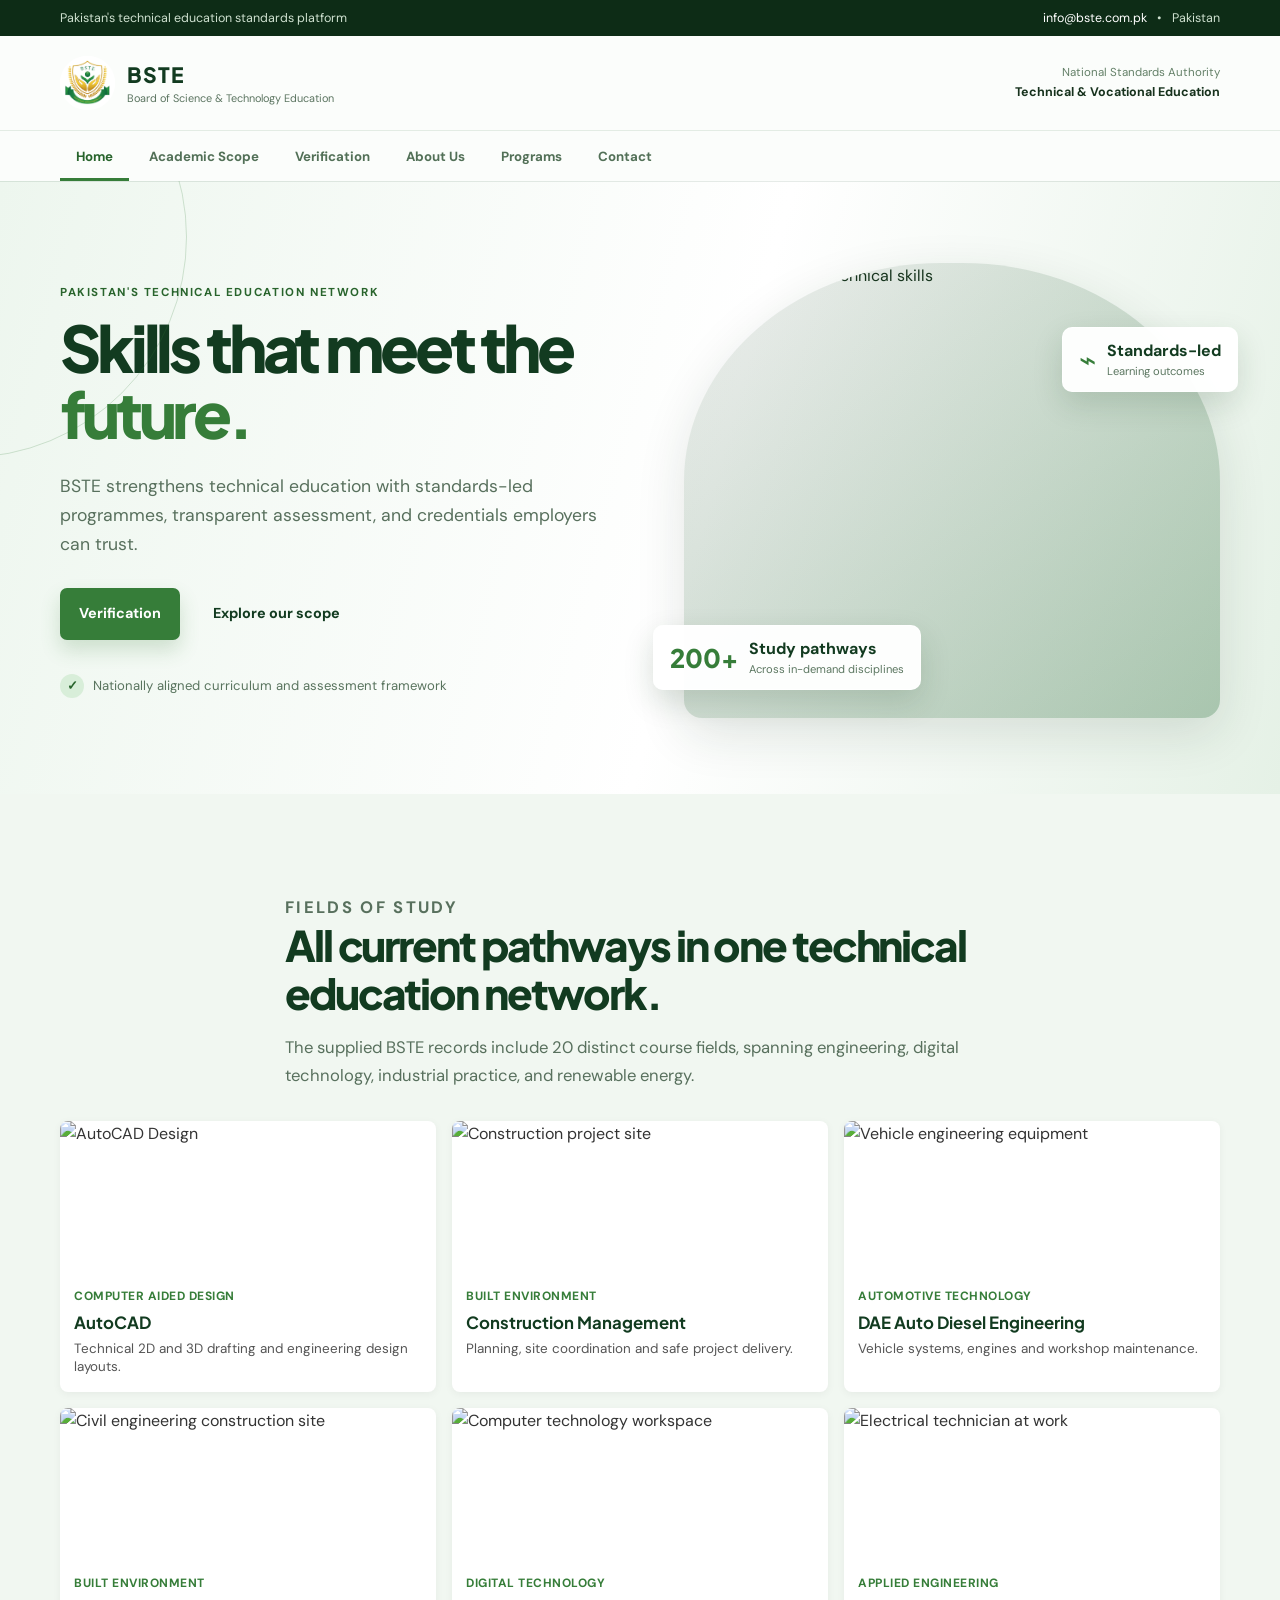
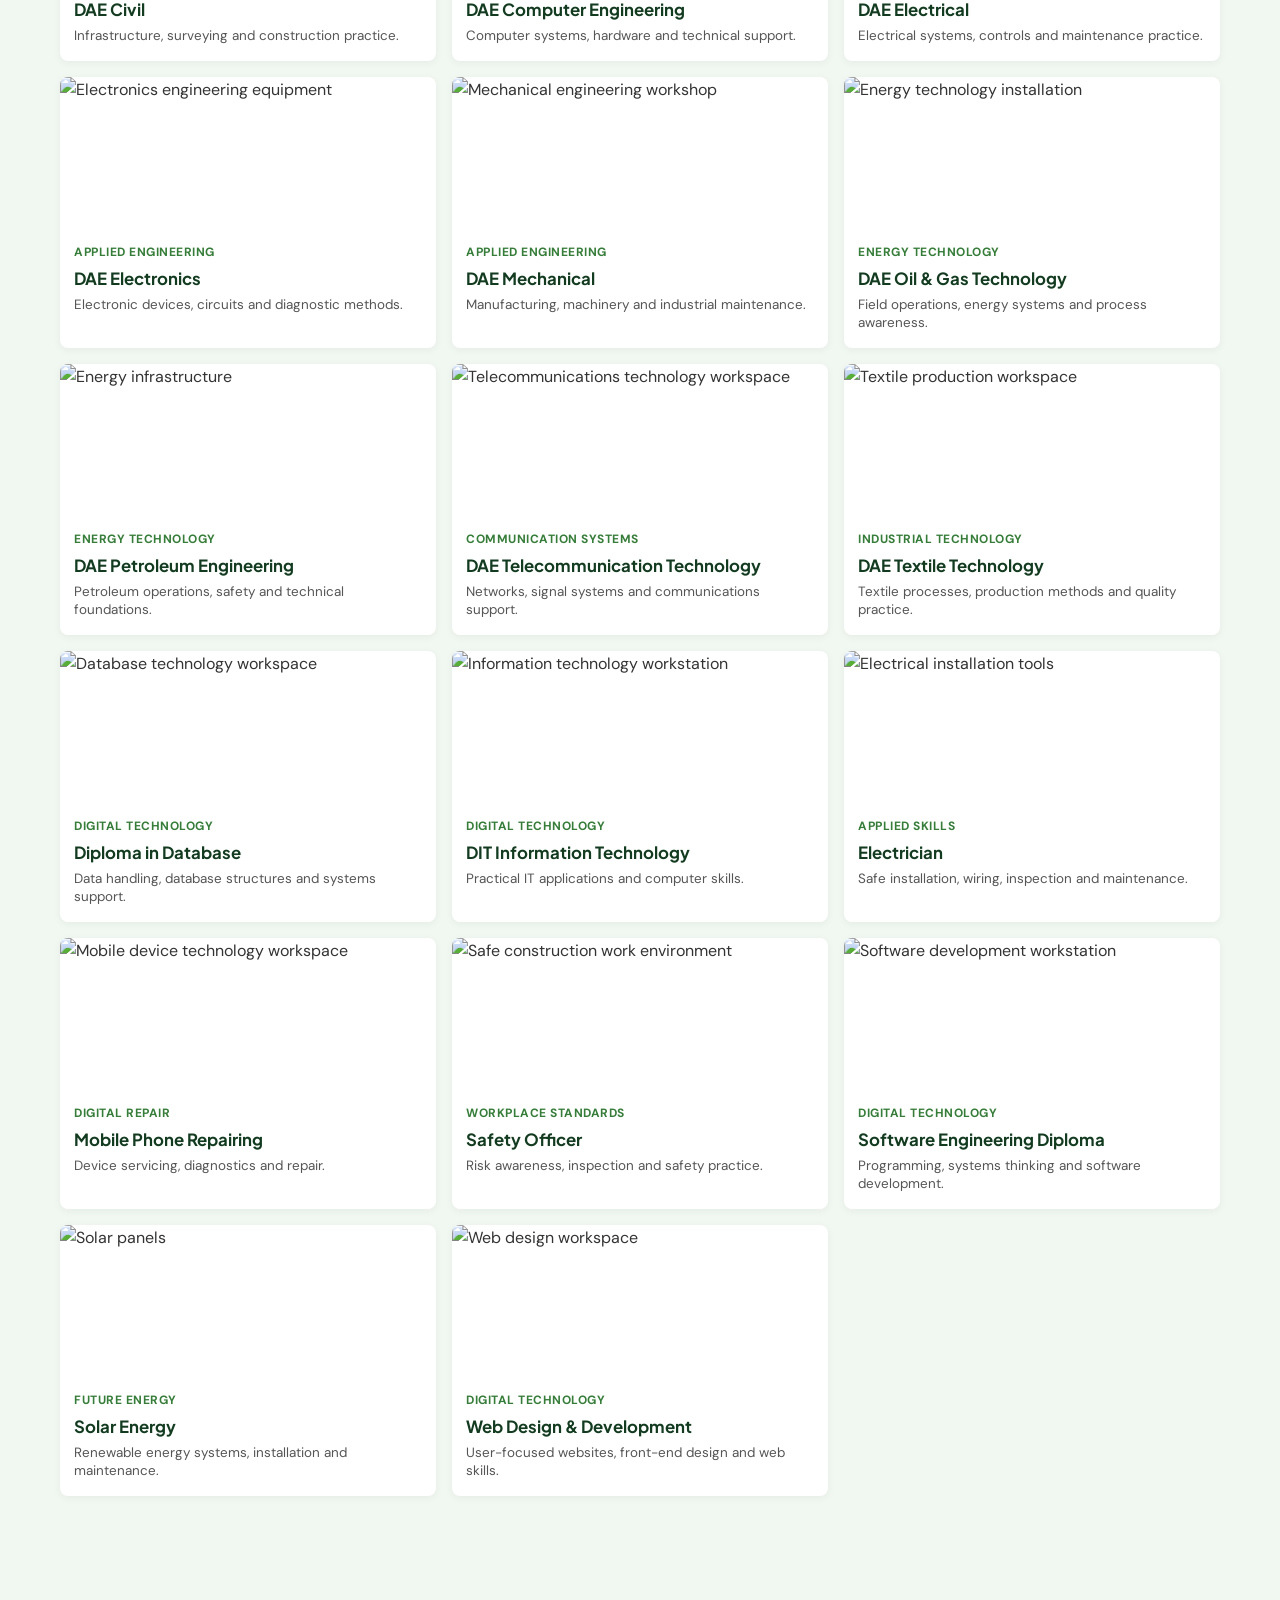
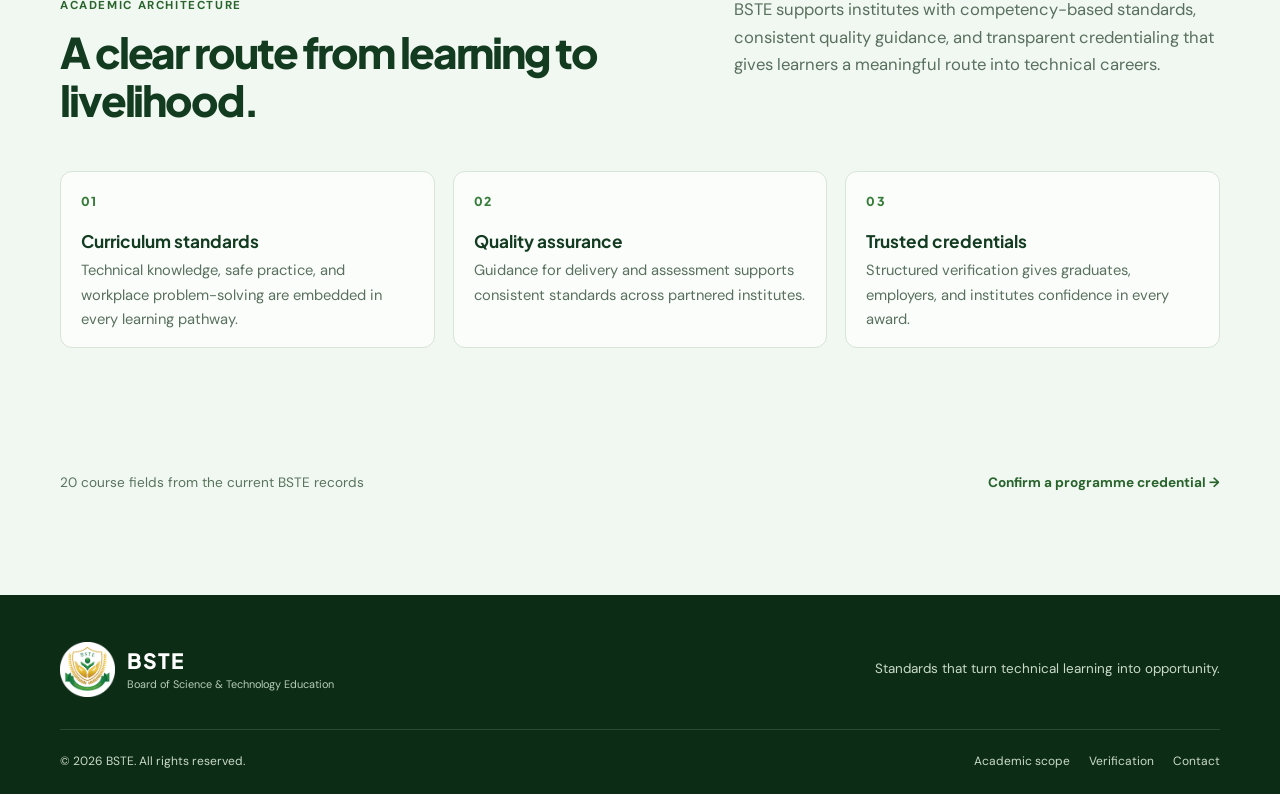
==== commit 4b380b47: "Enhance meta tags for SEO and social sharing Updated SEO and social share meta tags for better visib" ====
--- a/index.html
+++ b/index.html
@@ -1,10 +1,26 @@
 <!doctype html>
 <html lang="en">
 <head>
-  <meta charset="utf-8"><meta name="viewport" content="width=device-width,initial-scale=1">
-  <meta name="description" content="Board of Science and Technology Education">
-  <title>BSTE | Board of Science &amp; Technology Education</title>
-  <link rel="preconnect" href="https://fonts.googleapis.com"><link rel="preconnect" href="https://fonts.gstatic.com" crossorigin>
+  <meta charset="utf-8">
+  <meta name="viewport" content="width=device-width,initial-scale=1">
+  
+  <!-- SEO Title & Meta Tags -->
+  <title>BSTE | Board of Science &amp; Technology Education | Verification &amp; Result</title>
+  <meta name="description" content="Official portal of Board of Science & Technology Education (BSTE) Pakistan. Online student verification, examination result search, and technical education standards.">
+  <meta name="keywords" content="bste, bste verification, bste result, bste online result, bste.com.pk, board of science and technology education">
+  <meta name="robots" content="index, follow">
+  <link rel="canonical" href="https://bste.com.pk/">
+
+  <!-- Social Share (Open Graph) Meta Tags -->
+  <meta property="og:type" content="website">
+  <meta property="og:title" content="BSTE | Board of Science & Technology Education">
+  <meta property="og:description" content="Official portal for BSTE student verification and online examination results.">
+  <meta property="og:url" content="https://bste.com.pk/">
+  <meta property="og:image" content="https://bste.com.pk/logo.png">
+
+  <!-- Fonts & Stylesheet -->
+  <link rel="preconnect" href="https://fonts.googleapis.com">
+  <link rel="preconnect" href="https://fonts.gstatic.com" crossorigin>
   <link href="https://fonts.googleapis.com/css2?family=DM+Sans:wght@400;500;600;700&family=Plus+Jakarta+Sans:wght@600;700;800&display=swap" rel="stylesheet">
   <link rel="stylesheet" href="styles.css">
 </head>
--- a/styles.css
+++ b/styles.css
@@ -376,6 +376,7 @@
 .section h2,
 .contact-section h2 {
   margin: 0;
+  margin-top: 0;
   color: var(--forest);
   font: 800 clamp(2rem, 3.3vw, 3.2rem)/1.12 "Plus Jakarta Sans", sans-serif;
   letter-spacing: -.05em;
@@ -384,7 +385,7 @@
 .split-heading {
   display: grid;
   grid-template-columns: 1.1fr .9fr;
-  align-items: end;
+  align-items: start; /* 'end' se badal kar 'start' kiya taake alignment seedhi ho */
   gap: 80px;
 }
 
@@ -404,9 +405,9 @@
 
 /* COMPACT ADJUSTMENT DONE HERE */
 .architecture-card {
-  padding: 20px;
+  padding: 16px 20px; /* Pehle padding 20px thi, ise kam kar ke box compact kiya */
   border: 1px solid var(--line);
-  border-radius: 14px;
+  border-radius: 12px; /* Corners thore neat aur chote kiye */
   background: var(--white);
   transition: .2s;
 }
@@ -425,9 +426,9 @@
 
 /* COMPACT ADJUSTMENT DONE HERE */
 .architecture-card h3 {
-  margin: 20px 0 8px;
+  margin: 16px 0 6px; /* Number aur heading ke darmiyan gap 20px se kam kar ke 16px kiya */
   color: var(--forest);
-  font: 700 1.15rem "Plus Jakarta Sans", sans-serif;
+  font: 700 1.08rem "Plus Jakarta Sans", sans-serif; /* Font size 1.15rem se chota kiya */
 }
 
 .architecture-card p {
@@ -1088,6 +1089,10 @@
   .program-grid {
     grid-template-columns: repeat(2, 1fr);
   }
+  .architecture-grid {
+    grid-template-columns: 1fr;
+    gap: 16px;
+  }
 
   /* REMOVED FIXED MIN-HEIGHT TO PREVENT WHITE GAPS ON TABLETS */
   .program-card {
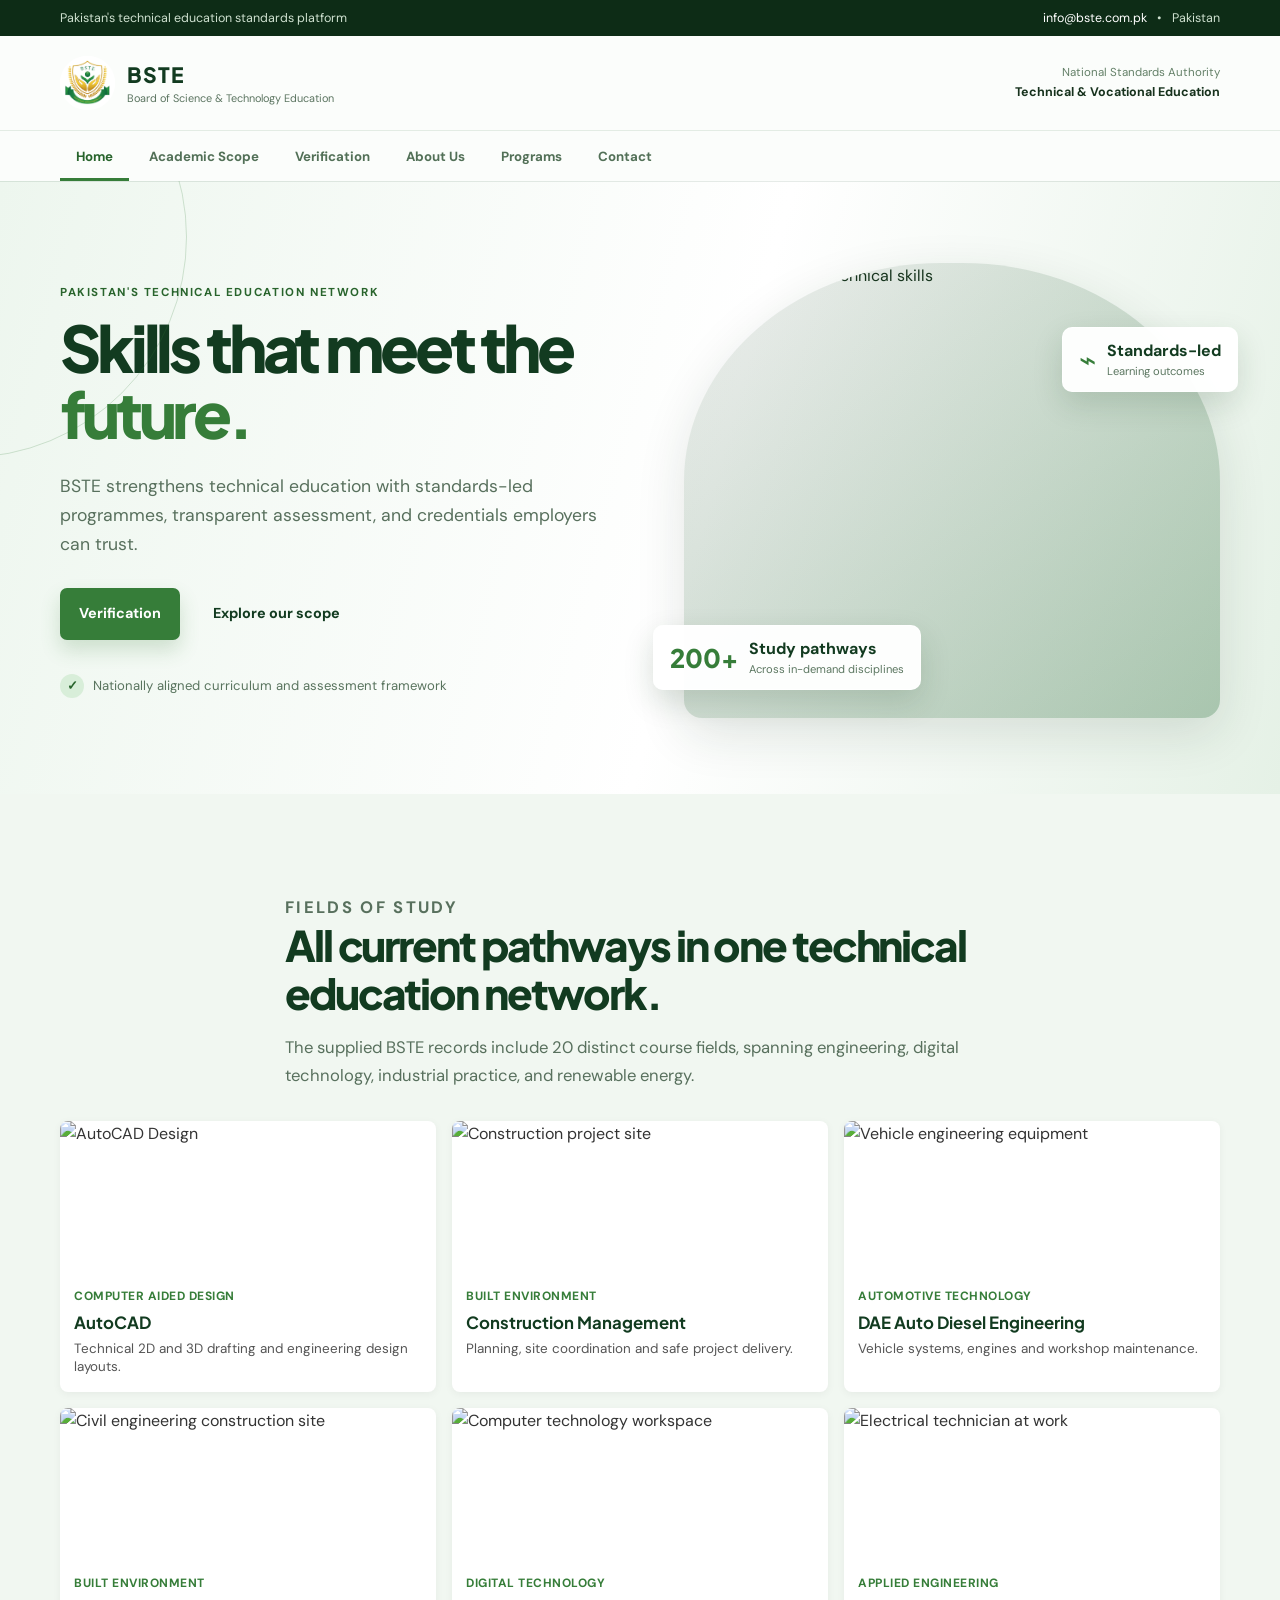
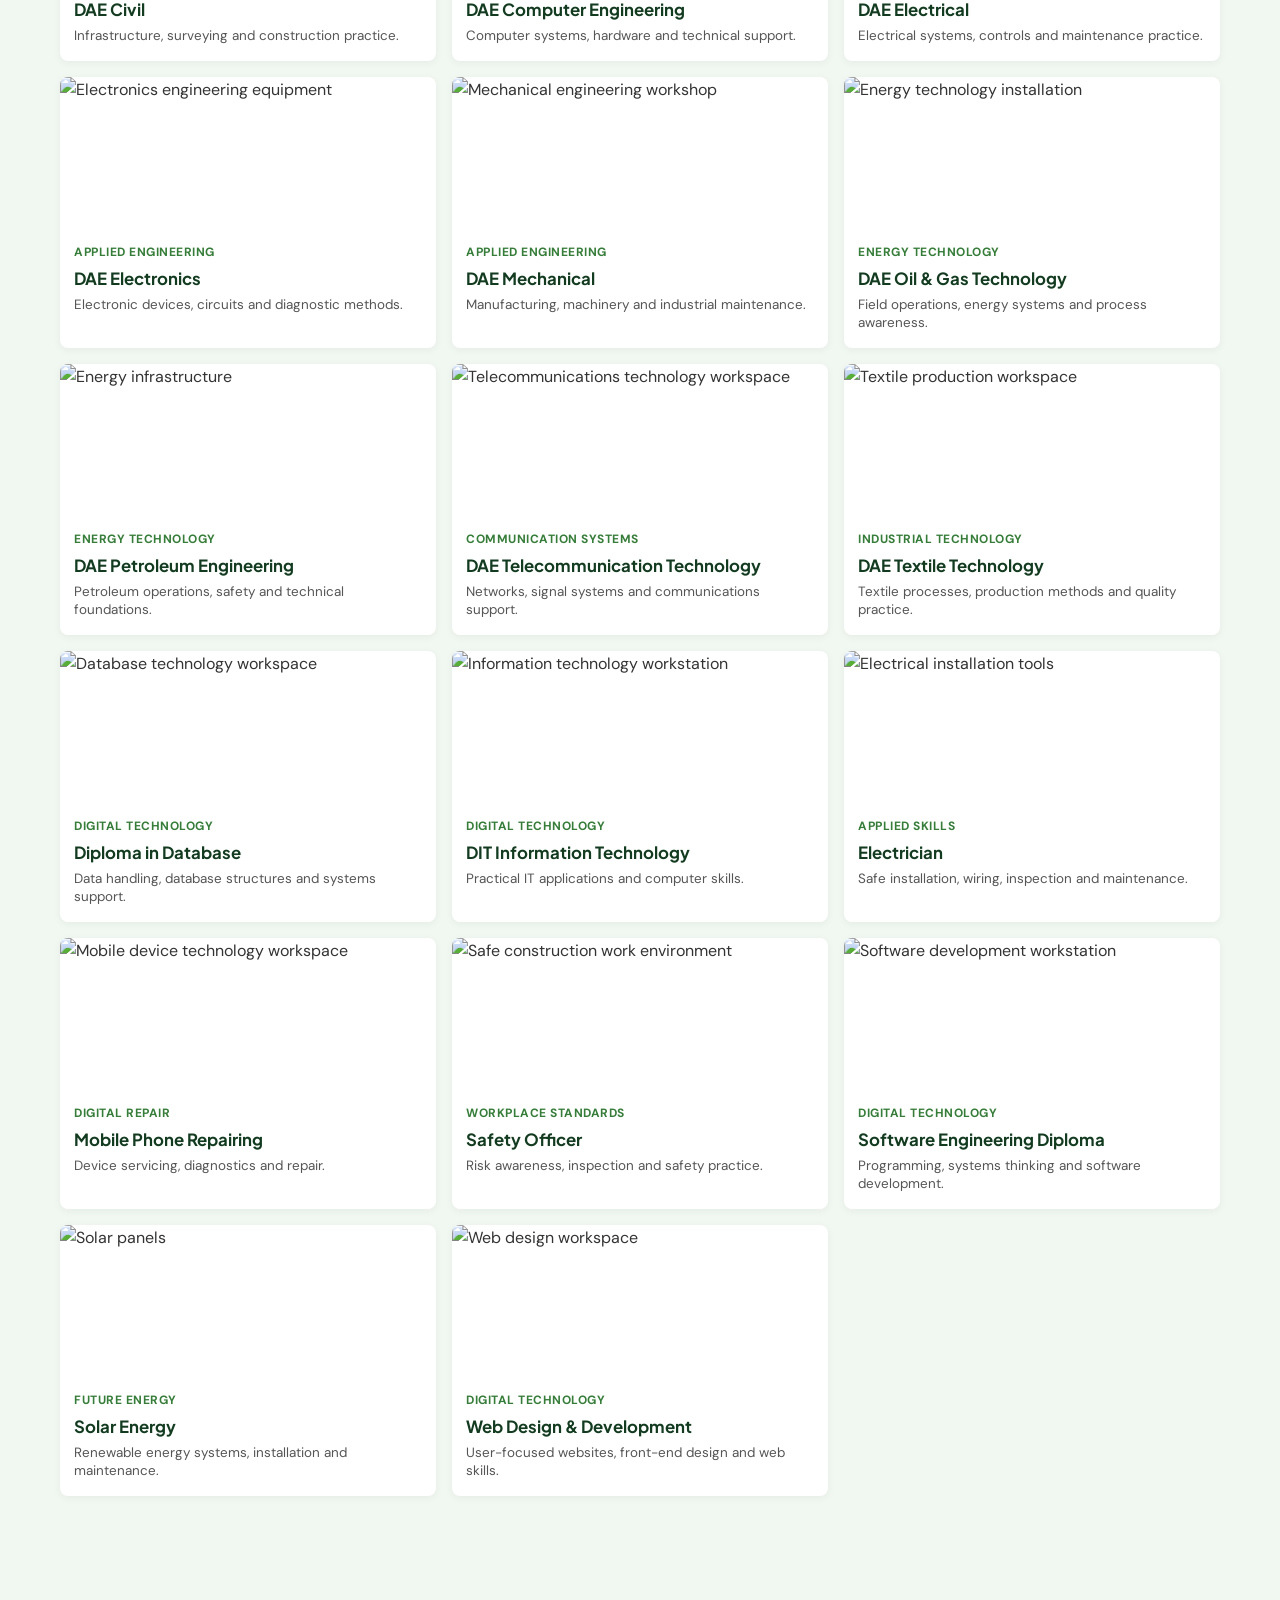
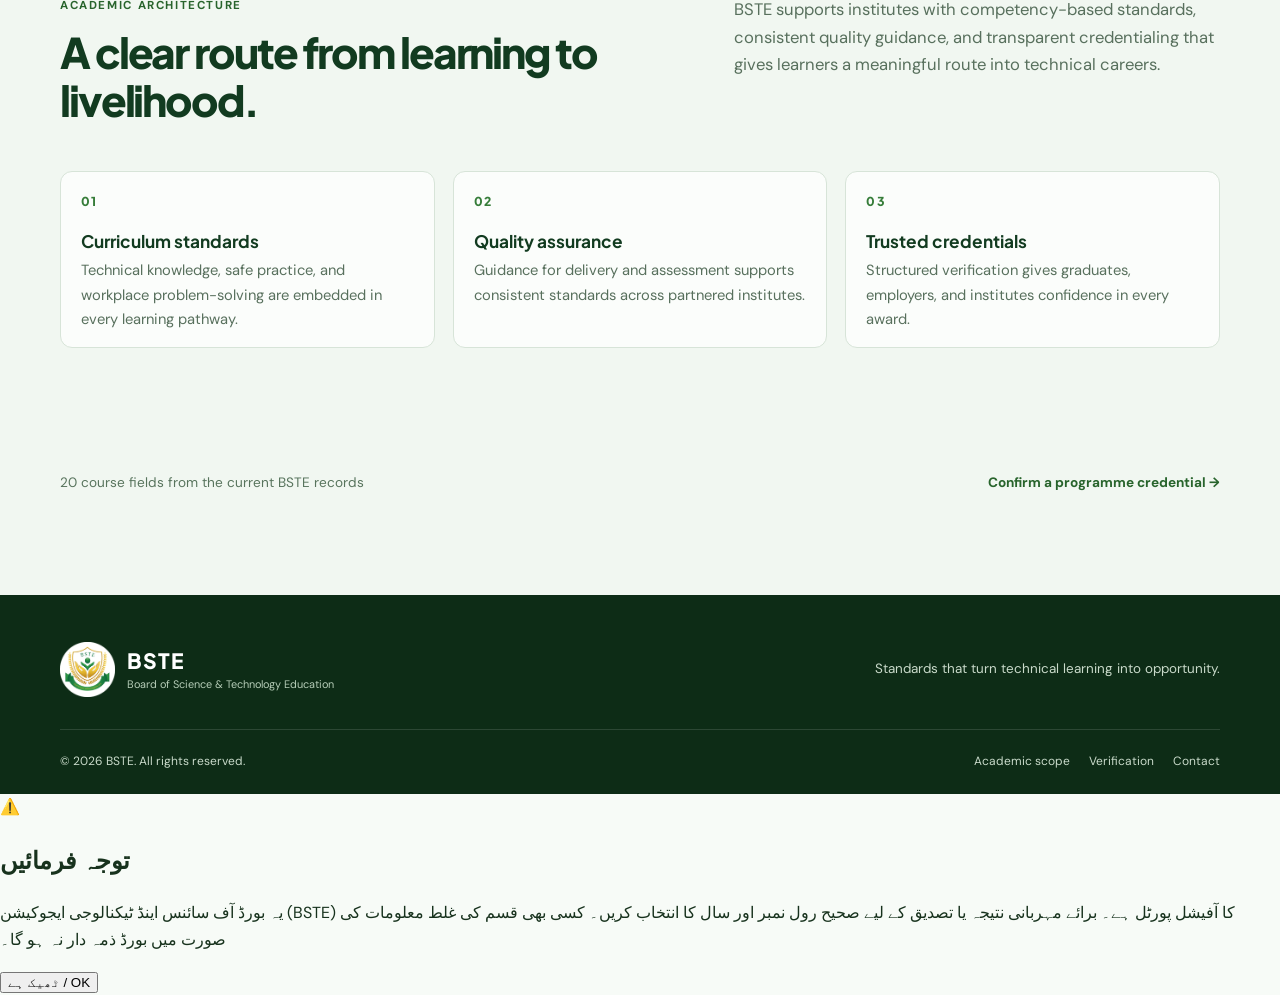
==== commit a518e098: "Add caution modal for user information Added a caution popup modal to inform users about the officia" ====
--- a/index.html
+++ b/index.html
@@ -23,6 +23,10 @@
   <link rel="preconnect" href="https://fonts.gstatic.com" crossorigin>
   <link href="https://fonts.googleapis.com/css2?family=DM+Sans:wght@400;500;600;700&family=Plus+Jakarta+Sans:wght@600;700;800&display=swap" rel="stylesheet">
   <link rel="stylesheet" href="styles.css">
+<!-- Google Font: Noto Nastaliq Urdu -->
+<link rel="preconnect" href="https://fonts.googleapis.com">
+<link rel="preconnect" href="https://fonts.gstatic.com" crossorigin>
+<link href="https://fonts.googleapis.com/css2?family=Noto+Nastaliq+Urdu:wght@400..700&display=swap" rel="stylesheet">
 </head>
 <body>
   <a class="skip-link" href="#main-content">Skip to content</a>
@@ -101,5 +105,18 @@
     <div class="container footer-top"><a class="brand" href="index.html" style="display: flex !important; align-items: center !important; gap: 12px !important; text-decoration: none !important;"><img src="logo.png" alt="BSTE logo" style="height: 55px !important; width: auto !important; max-width: none !important; object-fit: contain !important; display: block !important;"> <span class="brand-copy"><strong>BSTE</strong><small>Board of Science &amp; Technology Education</small></span></a><p>Standards that turn technical learning into opportunity.</p></div><div class="container footer-bottom"><span>© <span id="current-year"></span> BSTE. All rights reserved.</span><div><a href="#academic-scope">Academic scope</a><a href="v.html">Verification</a><a href="#contact">Contact</a></div></div>
   </footer>
   <script src="site.js"></script>
+  <!-- Caution Popup Modal -->
+<div id="caution-modal" class="modal-overlay">
+  <div class="modal-box">
+    <div class="modal-header">
+      <span class="warning-icon">⚠️</span>
+      <h2>توجہ فرمائیں</h2>
+    </div>
+    <div class="modal-body">
+      <p>یہ بورڈ آف سائنس اینڈ ٹیکنالوجی ایجوکیشن (BSTE) کا آفیشل پورٹل ہے۔ برائے مہربانی نتیجہ یا تصدیق کے لیے صحیح رول نمبر اور سال کا انتخاب کریں۔ کسی بھی قسم کی غلط معلومات کی صورت میں بورڈ ذمہ دار نہ ہو گا۔</p>
+    </div>
+    <button id="close-modal-btn" onclick="closeCautionModal()">ٹھیک ہے / OK</button>
+  </div>
+</div>
 </body>
 </html>
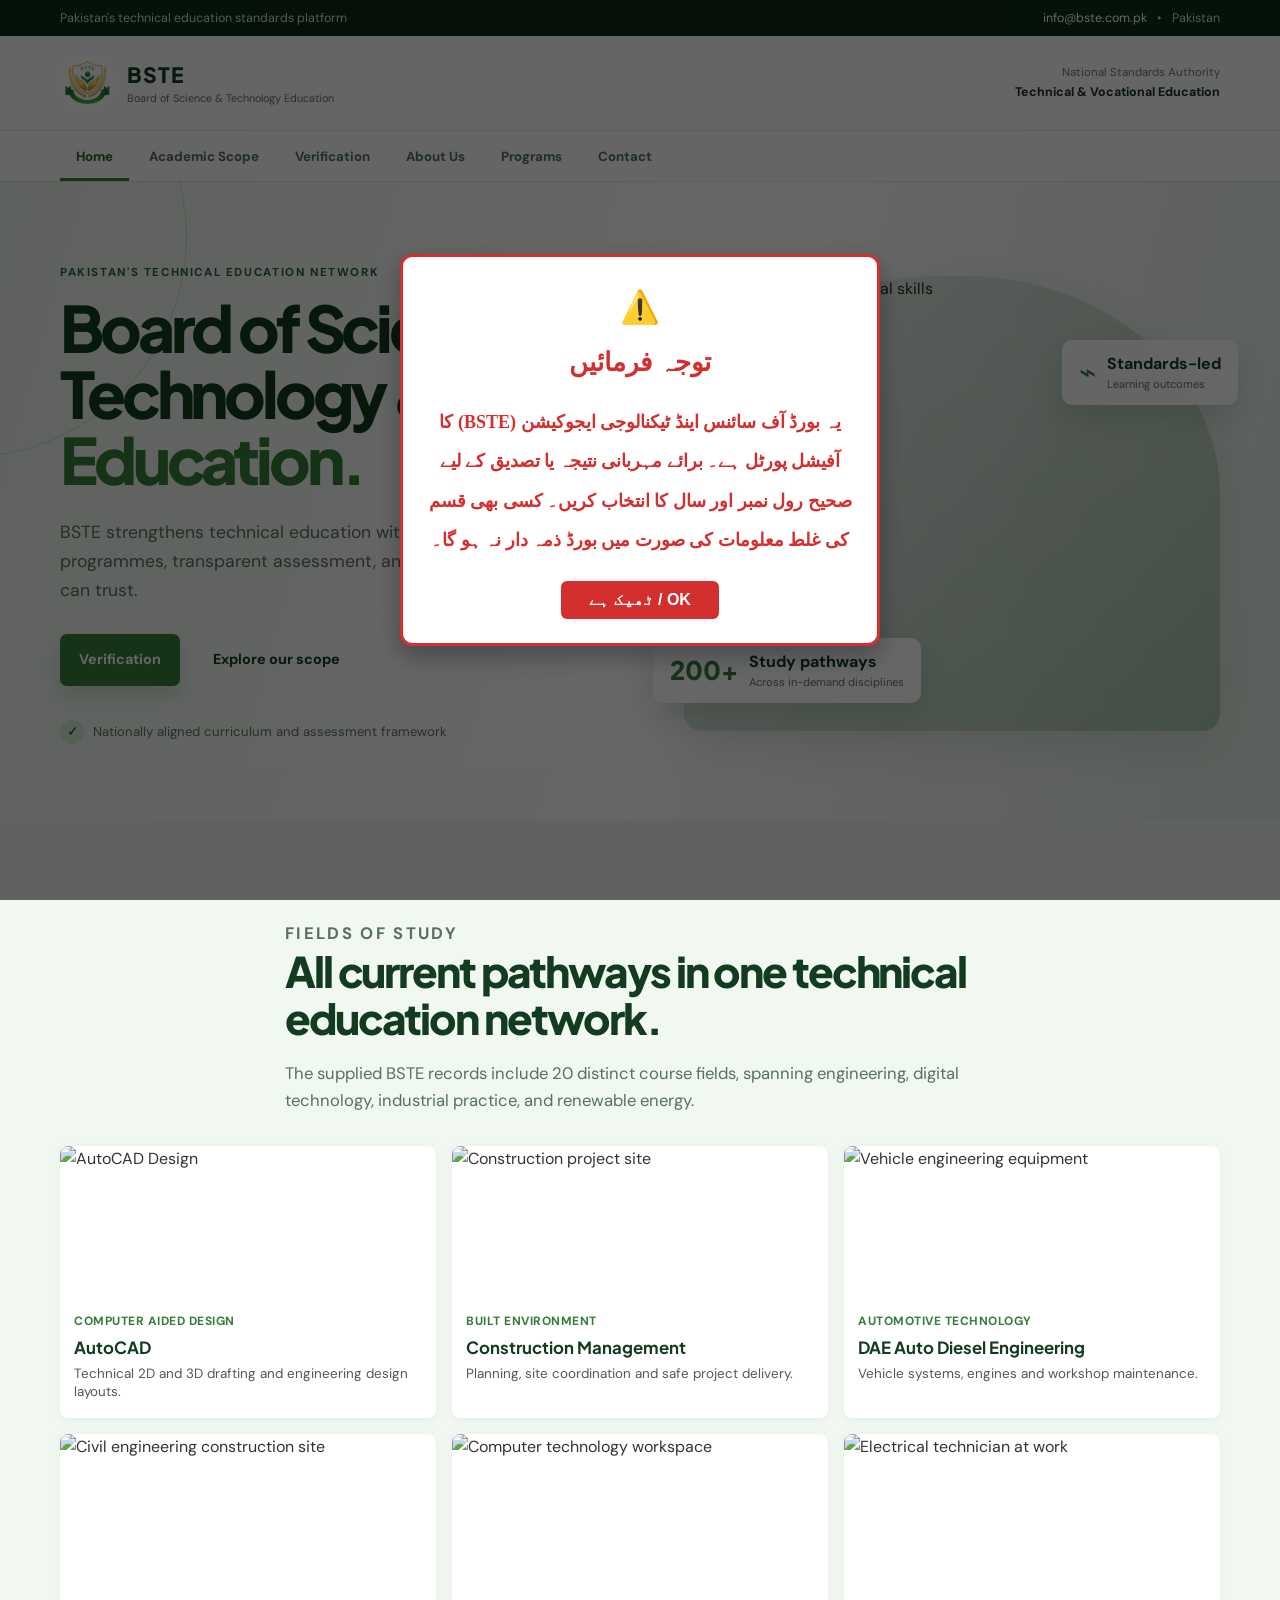
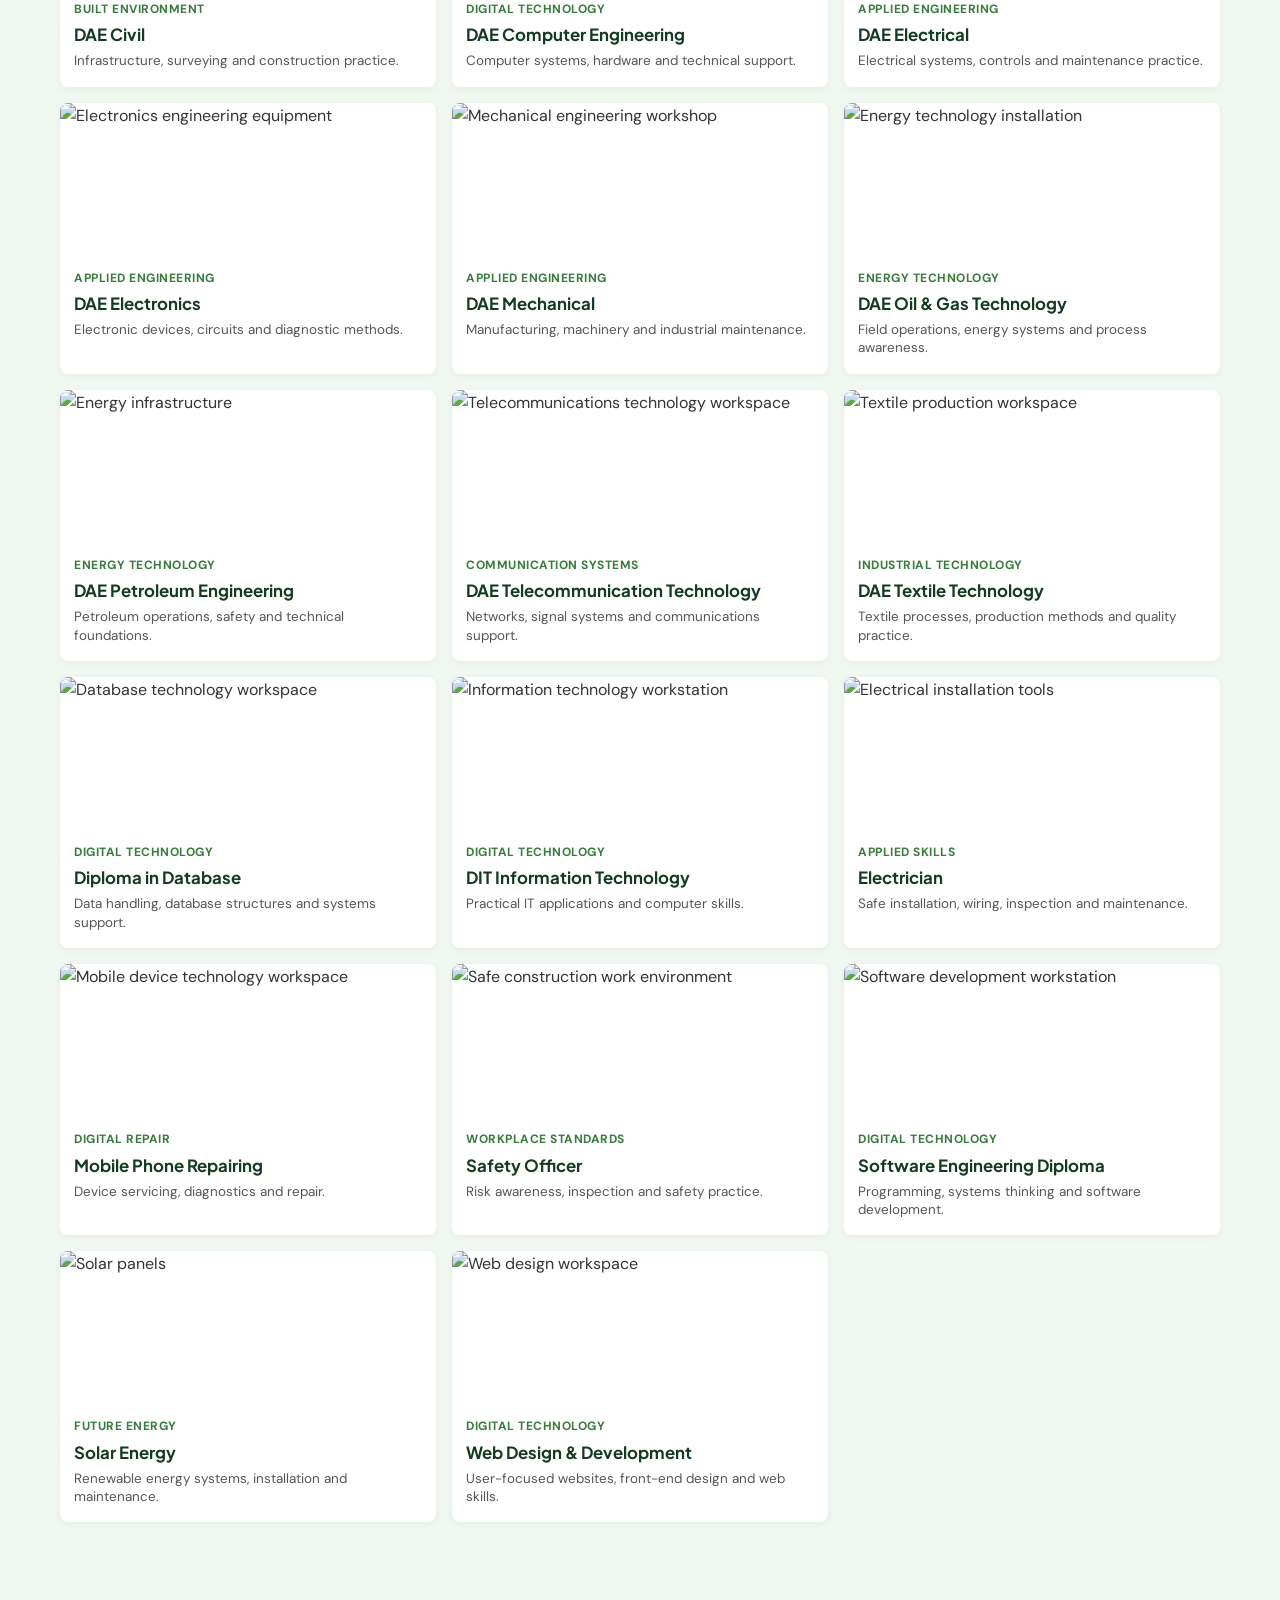
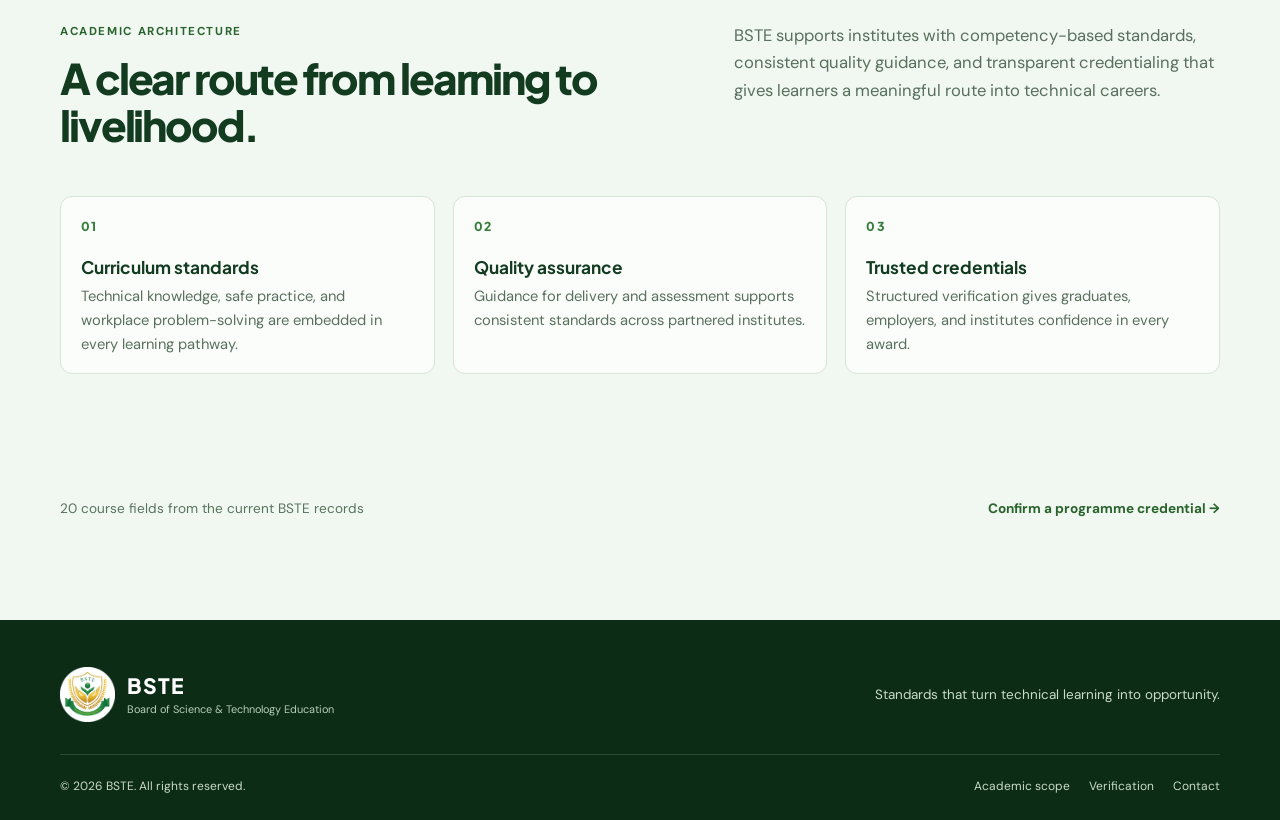
==== commit f405f404: "Update hero section content in index.html" ====
--- a/index.html
+++ b/index.html
@@ -36,7 +36,7 @@
     <nav class="main-nav" aria-label="Primary navigation"><div class="container nav-inner"><a class="active" href="#home">Home</a><a href="#academic-scope">Academic Scope</a><a href="v.html">Verification</a><a href="#about">About Us</a><a href="#programs">Programs</a><a href="#contact">Contact</a></div></nav>
   </header>
   <main id="main-content">
-    <section class="hero" id="home"><div class="container hero-grid"><div class="hero-copy"><p class="eyebrow">Pakistan's technical education network</p><h1>Skills that meet the <em>future.</em></h1><p class="lead">BSTE strengthens technical education with standards-led programmes, transparent assessment, and credentials employers can trust.</p><div class="hero-actions"><a class="button button-primary" href="v.html">Verification</a><a class="button button-quiet" href="#academic-scope">Explore our scope</a></div><div class="hero-trust"><span class="trust-mark">✓</span><span>Nationally aligned curriculum and assessment framework</span></div></div><div class="hero-visual"><img src="https://images.pexels.com/photos/256381/pexels-photo-256381.jpeg?auto=compress&amp;cs=tinysrgb&amp;w=1200" alt="Student learning technical skills"><div class="hero-card hero-card-top"><span class="card-icon">⌁</span><div><strong>Standards-led</strong><small>Learning outcomes</small></div></div><div class="hero-card hero-card-bottom"><span class="metric-number">200+</span><div><strong>Study pathways</strong><small>Across in-demand disciplines</small></div></div></div></div></section>
+    <section class="hero" id="home"><div class="container hero-grid"><div class="hero-copy"><p class="eyebrow">Pakistan's technical education network</p><h1>Board of Science, Technology & <em>Education.</em></h1><p class="lead">BSTE strengthens technical education with standards-led programmes, transparent assessment, and credentials employers can trust.</p><div class="hero-actions"><a class="button button-primary" href="v.html">Verification</a><a class="button button-quiet" href="#academic-scope">Explore our scope</a></div><div class="hero-trust"><span class="trust-mark">✓</span><span>Nationally aligned curriculum and assessment framework</span></div></div><div class="hero-visual"><img src="https://images.pexels.com/photos/256381/pexels-photo-256381.jpeg?auto=compress&amp;cs=tinysrgb&amp;w=1200" alt="Student learning technical skills"><div class="hero-card hero-card-top"><span class="card-icon">⌁</span><div><strong>Standards-led</strong><small>Learning outcomes</small></div></div><div class="hero-card hero-card-bottom"><span class="metric-number">200+</span><div><strong>Study pathways</strong><small>Across in-demand disciplines</small></div></div></div></div></section>
     <section class="section program-section" id="programs"><div class="container section-intro"><p class="eyebrow">Fields of study</p><h2>All current pathways in one technical education network.</h2><p>The supplied BSTE records include 20 distinct course fields, spanning engineering, digital technology, industrial practice, and renewable energy.</p></div><div class="container program-grid">
       <!-- 01. AutoCAD -->
       <article class="program-card"><img src="https://images.pexels.com/photos/3862379/pexels-photo-3862379.jpeg?auto=compress&cs=tinysrgb&w=400" alt="AutoCAD Design"><div><span>Computer Aided Design</span><h3>AutoCAD</h3><p>Technical 2D and 3D drafting and engineering design layouts.</p></div></article>
--- a/styles.css
+++ b/styles.css
@@ -1319,3 +1319,78 @@
     padding: 34px 22px;
   }
 }
+/* Caution Modal Popup Styling with Google Nastaliq Font */
+.modal-overlay {
+  position: fixed;
+  top: 0;
+  left: 0;
+  width: 100%;
+  height: 100%;
+  background-color: rgba(0, 0, 0, 0.6);
+  display: flex;
+  justify-content: center;
+  align-items: center;
+  z-index: 9999;
+}
+
+.modal-box {
+  background-color: #ffffff;
+  border: 3px solid #d32f2f;
+  border-radius: 12px;
+  padding: 24px;
+  max-width: 480px;
+  width: 90%;
+  text-align: center;
+  box-shadow: 0 10px 25px rgba(0,0,0,0.3);
+  animation: popIn 0.3s ease-out;
+}
+
+.modal-header h2 {
+  color: #d32f2f;
+  margin: 8px 0 16px 0;
+  font-size: 26px;
+  font-family: 'Noto Nastaliq Urdu', serif;
+  font-weight: 700;
+}
+
+.warning-icon {
+  font-size: 32px;
+}
+
+.modal-body p {
+  color: #d32f2f;
+  font-size: 18px;
+  line-height: 2.2;
+  direction: rtl;
+  font-weight: 600;
+  margin-bottom: 20px;
+  font-family: 'Noto Nastaliq Urdu', serif;
+}
+
+#close-modal-btn {
+  background-color: #d32f2f;
+  color: #ffffff;
+  border: none;
+  padding: 10px 28px;
+  font-size: 16px;
+  font-weight: bold;
+  font-family: 'Noto Nastaliq Urdu', 'Segoe UI', sans-serif;
+  border-radius: 6px;
+  cursor: pointer;
+  transition: background-color 0.2s;
+}
+
+#close-modal-btn:hover {
+  background-color: #b71c1c;
+}
+
+@keyframes popIn {
+  from {
+    transform: scale(0.8);
+    opacity: 0;
+  }
+  to {
+    transform: scale(1);
+    opacity: 1;
+  }
+}
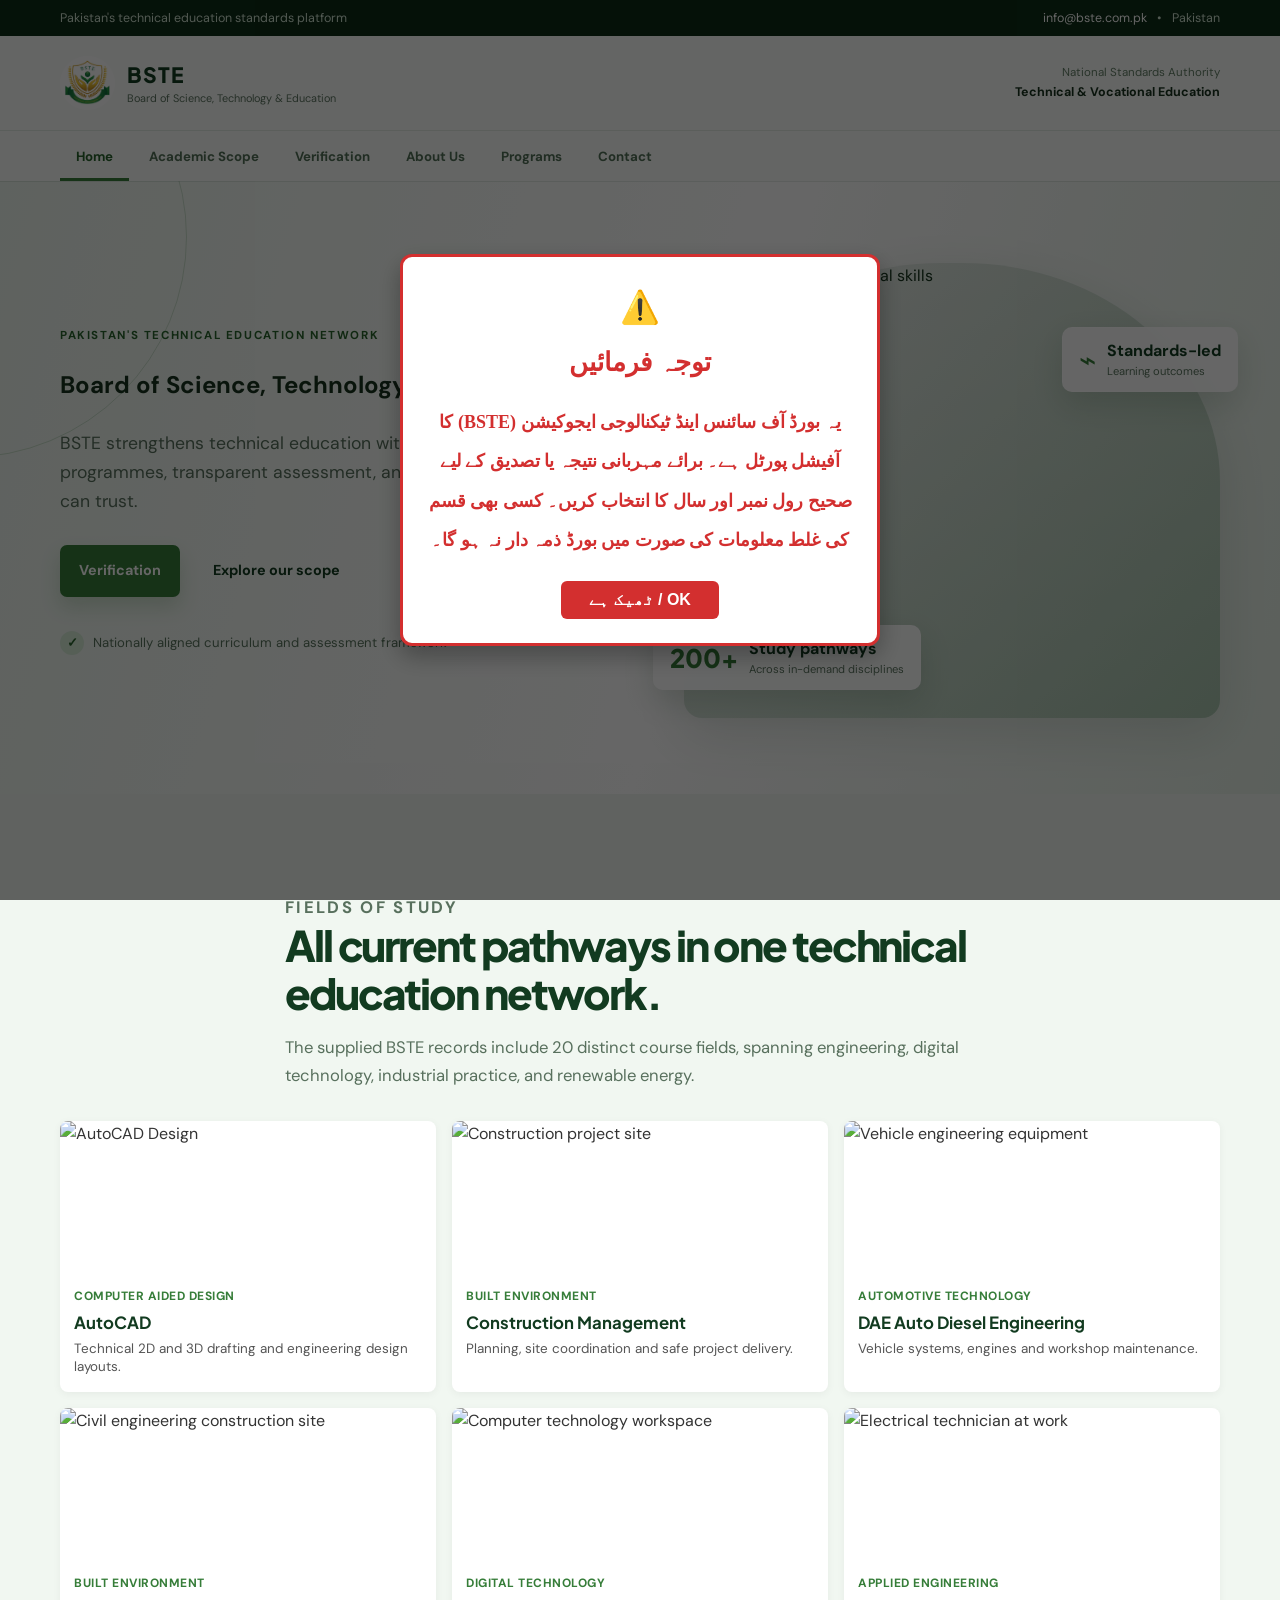
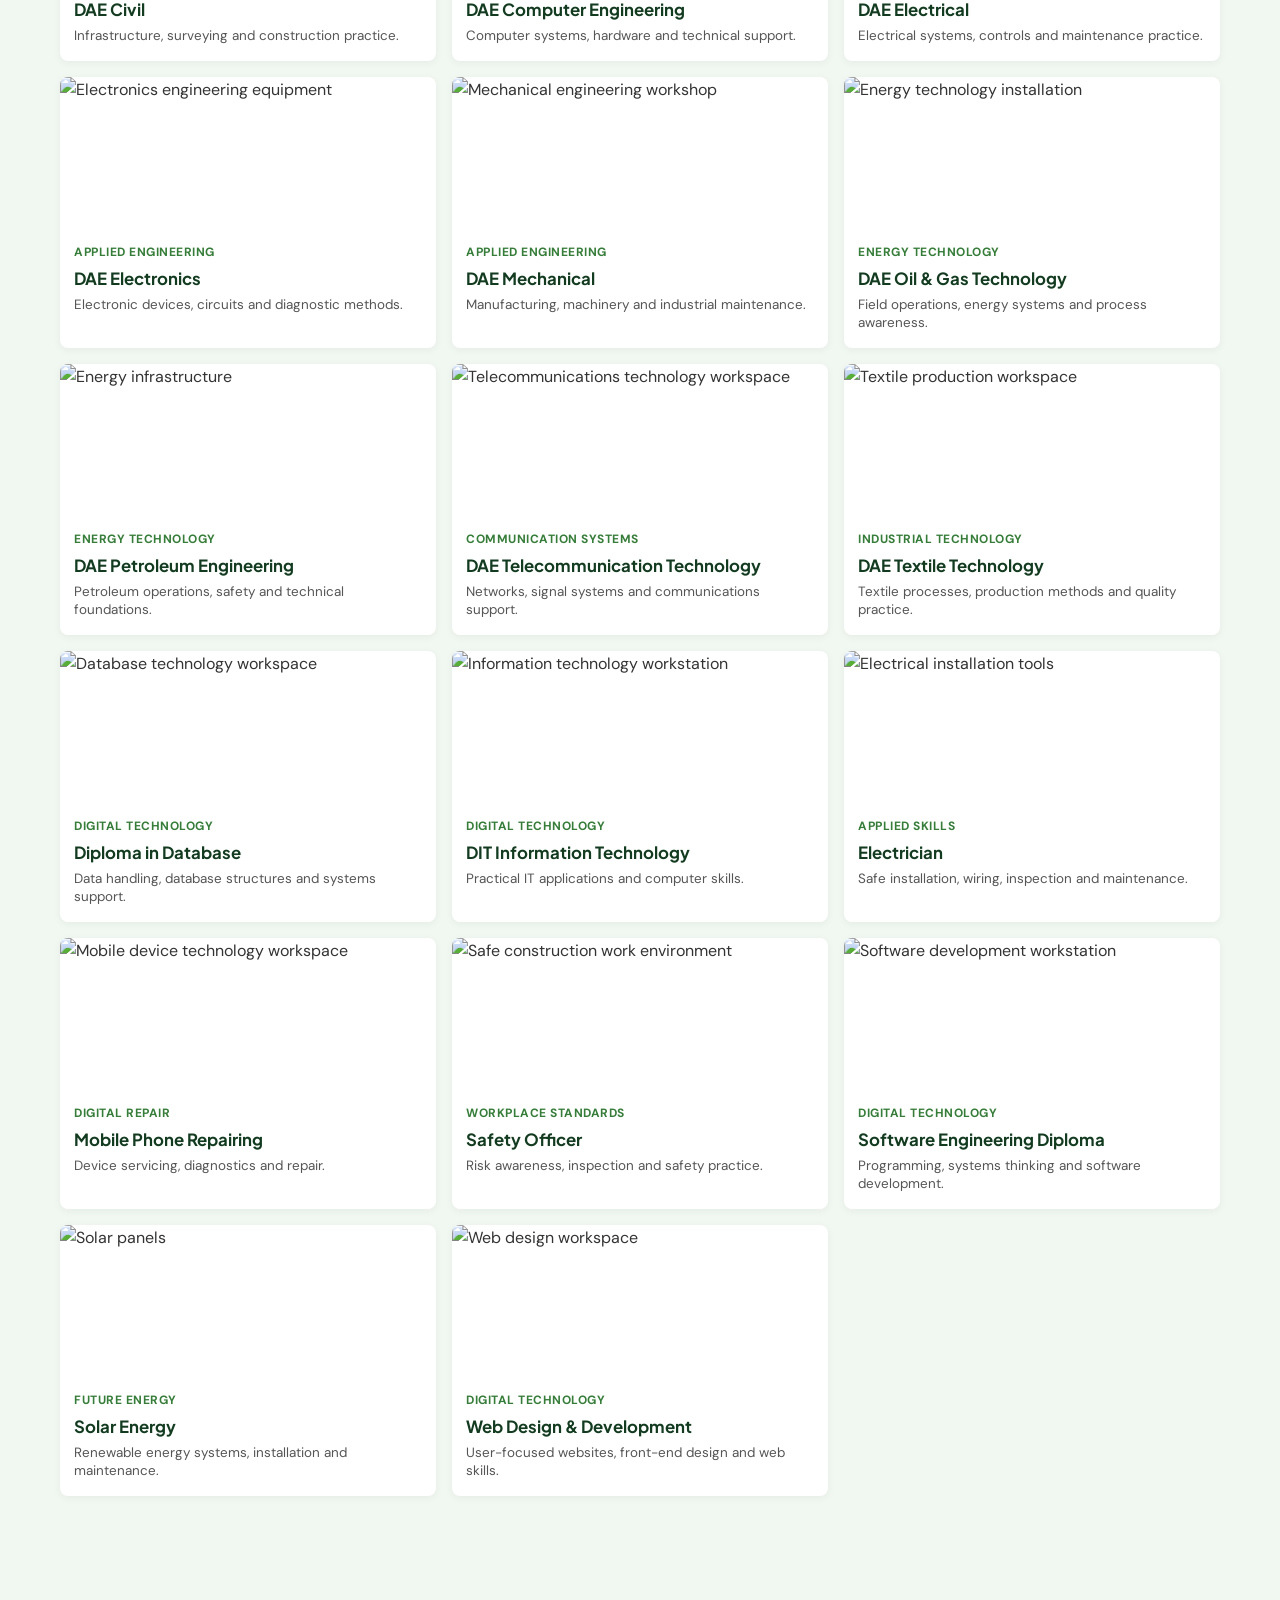
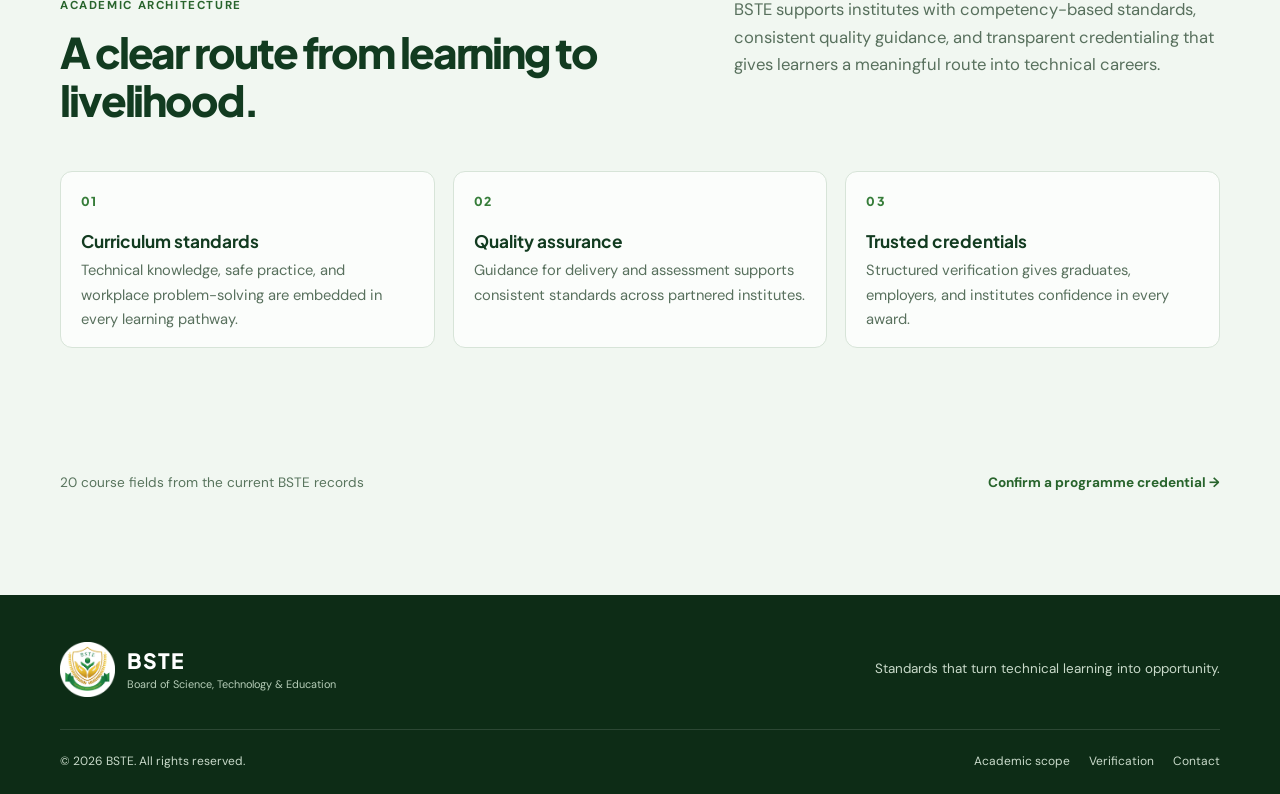
==== commit a9c7fd52: "Update meta tags for SEO improvements" ====
--- a/index.html
+++ b/index.html
@@ -6,14 +6,14 @@
   
   <!-- SEO Title & Meta Tags -->
   <title>BSTE | Board of Science &amp; Technology Education | Verification &amp; Result</title>
-  <meta name="description" content="Official portal of Board of Science & Technology Education (BSTE) Pakistan. Online student verification, examination result search, and technical education standards.">
+  <meta name="description" content="Official portal of Board of Science, Technology & Education. (BSTE) Pakistan. Online student verification, examination result search, and technical education standards.">
   <meta name="keywords" content="bste, bste verification, bste result, bste online result, bste.com.pk, board of science and technology education">
   <meta name="robots" content="index, follow">
   <link rel="canonical" href="https://bste.com.pk/">
 
   <!-- Social Share (Open Graph) Meta Tags -->
   <meta property="og:type" content="website">
-  <meta property="og:title" content="BSTE | Board of Science & Technology Education">
+  <meta property="og:title" content="BSTE | Board of Science, Technology & Education.">
   <meta property="og:description" content="Official portal for BSTE student verification and online examination results.">
   <meta property="og:url" content="https://bste.com.pk/">
   <meta property="og:image" content="https://bste.com.pk/logo.png">
@@ -32,11 +32,11 @@
   <a class="skip-link" href="#main-content">Skip to content</a>
   <div class="topbar"><div class="container topbar-inner"><span>Pakistan's technical education standards platform</span><div><a href="mailto:info@bste.com.pk">info@bste.com.pk</a><span>•</span><span>Pakistan</span></div></div></div>
   <header class="site-header">
-    <div class="container header-inner"><a class="brand" href="index.html" aria-label="BSTE home" style="display: flex !important; align-items: center !important; gap: 12px !important; text-decoration: none !important;"><img src="logo.png" alt="BSTE logo" style="height: 55px !important; width: auto !important; max-width: none !important; object-fit: contain !important; display: block !important;"> <span class="brand-copy"><strong>BSTE</strong><small>Board of Science &amp; Technology Education</small></span></a><div class="header-meta"><span>National Standards Authority</span><strong>Technical &amp; Vocational Education</strong></div><button class="menu-toggle" aria-label="Open menu" aria-expanded="false"><span></span><span></span><span></span></button></div>
+    <div class="container header-inner"><a class="brand" href="index.html" aria-label="BSTE home" style="display: flex !important; align-items: center !important; gap: 12px !important; text-decoration: none !important;"><img src="logo.png" alt="BSTE logo" style="height: 55px !important; width: auto !important; max-width: none !important; object-fit: contain !important; display: block !important;"> <span class="brand-copy"><strong>BSTE</strong><small>Board of Science, Technology &amp; Education</small></span></a><div class="header-meta"><span>National Standards Authority</span><strong>Technical &amp; Vocational Education</strong></div><button class="menu-toggle" aria-label="Open menu" aria-expanded="false"><span></span><span></span><span></span></button></div>
     <nav class="main-nav" aria-label="Primary navigation"><div class="container nav-inner"><a class="active" href="#home">Home</a><a href="#academic-scope">Academic Scope</a><a href="v.html">Verification</a><a href="#about">About Us</a><a href="#programs">Programs</a><a href="#contact">Contact</a></div></nav>
   </header>
   <main id="main-content">
-    <section class="hero" id="home"><div class="container hero-grid"><div class="hero-copy"><p class="eyebrow">Pakistan's technical education network</p><h1>Board of Science, Technology & <em>Education.</em></h1><p class="lead">BSTE strengthens technical education with standards-led programmes, transparent assessment, and credentials employers can trust.</p><div class="hero-actions"><a class="button button-primary" href="v.html">Verification</a><a class="button button-quiet" href="#academic-scope">Explore our scope</a></div><div class="hero-trust"><span class="trust-mark">✓</span><span>Nationally aligned curriculum and assessment framework</span></div></div><div class="hero-visual"><img src="https://images.pexels.com/photos/256381/pexels-photo-256381.jpeg?auto=compress&amp;cs=tinysrgb&amp;w=1200" alt="Student learning technical skills"><div class="hero-card hero-card-top"><span class="card-icon">⌁</span><div><strong>Standards-led</strong><small>Learning outcomes</small></div></div><div class="hero-card hero-card-bottom"><span class="metric-number">200+</span><div><strong>Study pathways</strong><small>Across in-demand disciplines</small></div></div></div></div></section>
+    <section class="hero" id="home"><div class="container hero-grid"><div class="hero-copy"><p class="eyebrow">Pakistan's technical education network</p><h2>Board of Science, Technology & <em>Education.</em></h2><p class="lead">BSTE strengthens technical education with standards-led programmes, transparent assessment, and credentials employers can trust.</p><div class="hero-actions"><a class="button button-primary" href="v.html">Verification</a><a class="button button-quiet" href="#academic-scope">Explore our scope</a></div><div class="hero-trust"><span class="trust-mark">✓</span><span>Nationally aligned curriculum and assessment framework</span></div></div><div class="hero-visual"><img src="https://images.pexels.com/photos/256381/pexels-photo-256381.jpeg?auto=compress&amp;cs=tinysrgb&amp;w=1200" alt="Student learning technical skills"><div class="hero-card hero-card-top"><span class="card-icon">⌁</span><div><strong>Standards-led</strong><small>Learning outcomes</small></div></div><div class="hero-card hero-card-bottom"><span class="metric-number">200+</span><div><strong>Study pathways</strong><small>Across in-demand disciplines</small></div></div></div></div></section>
     <section class="section program-section" id="programs"><div class="container section-intro"><p class="eyebrow">Fields of study</p><h2>All current pathways in one technical education network.</h2><p>The supplied BSTE records include 20 distinct course fields, spanning engineering, digital technology, industrial practice, and renewable energy.</p></div><div class="container program-grid">
       <!-- 01. AutoCAD -->
       <article class="program-card"><img src="https://images.pexels.com/photos/3862379/pexels-photo-3862379.jpeg?auto=compress&cs=tinysrgb&w=400" alt="AutoCAD Design"><div><span>Computer Aided Design</span><h3>AutoCAD</h3><p>Technical 2D and 3D drafting and engineering design layouts.</p></div></article>
@@ -102,7 +102,7 @@
       <div class="container program-footer"><span>20 course fields from the current BSTE records</span><a href="v.html">Confirm a programme credential →</a></div></section>
   </main>
  <footer class="site-footer">
-    <div class="container footer-top"><a class="brand" href="index.html" style="display: flex !important; align-items: center !important; gap: 12px !important; text-decoration: none !important;"><img src="logo.png" alt="BSTE logo" style="height: 55px !important; width: auto !important; max-width: none !important; object-fit: contain !important; display: block !important;"> <span class="brand-copy"><strong>BSTE</strong><small>Board of Science &amp; Technology Education</small></span></a><p>Standards that turn technical learning into opportunity.</p></div><div class="container footer-bottom"><span>© <span id="current-year"></span> BSTE. All rights reserved.</span><div><a href="#academic-scope">Academic scope</a><a href="v.html">Verification</a><a href="#contact">Contact</a></div></div>
+    <div class="container footer-top"><a class="brand" href="index.html" style="display: flex !important; align-items: center !important; gap: 12px !important; text-decoration: none !important;"><img src="logo.png" alt="BSTE logo" style="height: 55px !important; width: auto !important; max-width: none !important; object-fit: contain !important; display: block !important;"> <span class="brand-copy"><strong>BSTE</strong><small>Board of Science, Technology &amp; Education</small></span></a><p>Standards that turn technical learning into opportunity.</p></div><div class="container footer-bottom"><span>© <span id="current-year"></span> BSTE. All rights reserved.</span><div><a href="#academic-scope">Academic scope</a><a href="v.html">Verification</a><a href="#contact">Contact</a></div></div>
   </footer>
   <script src="site.js"></script>
   <!-- Caution Popup Modal -->
